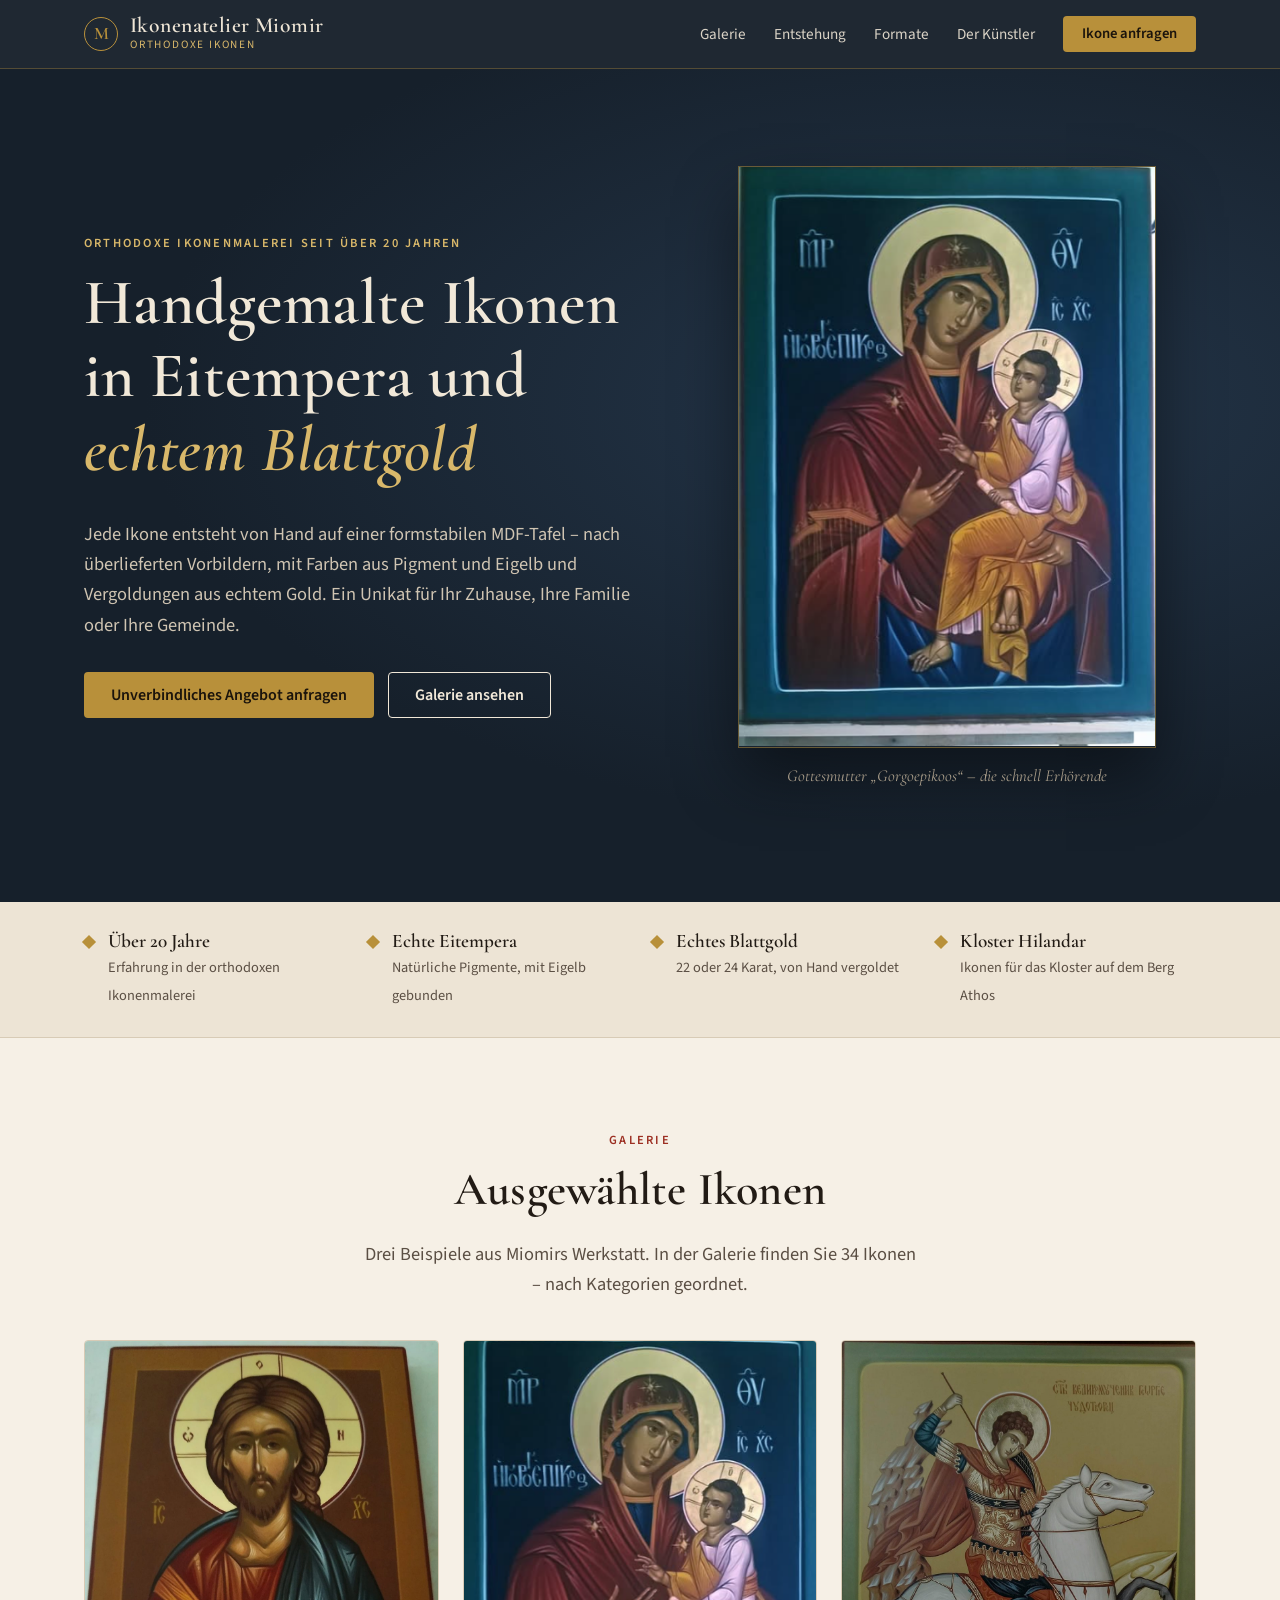
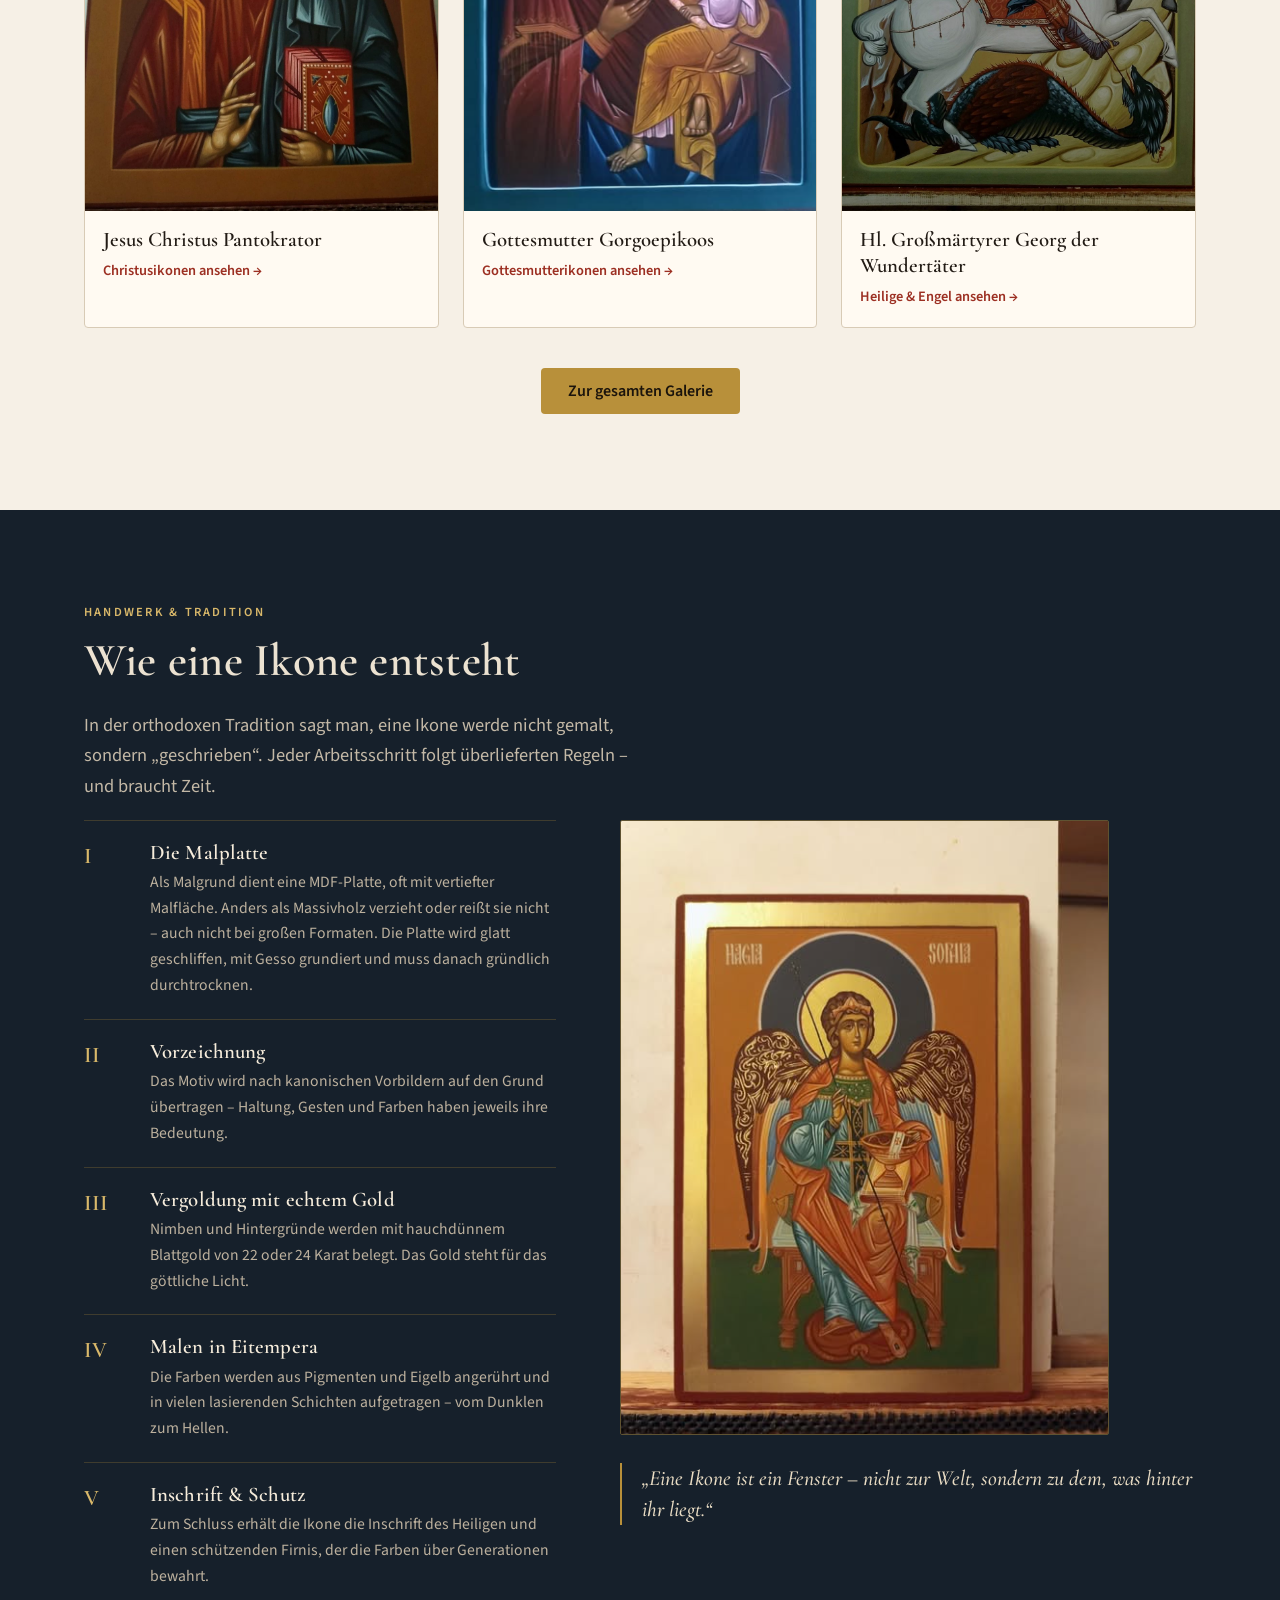
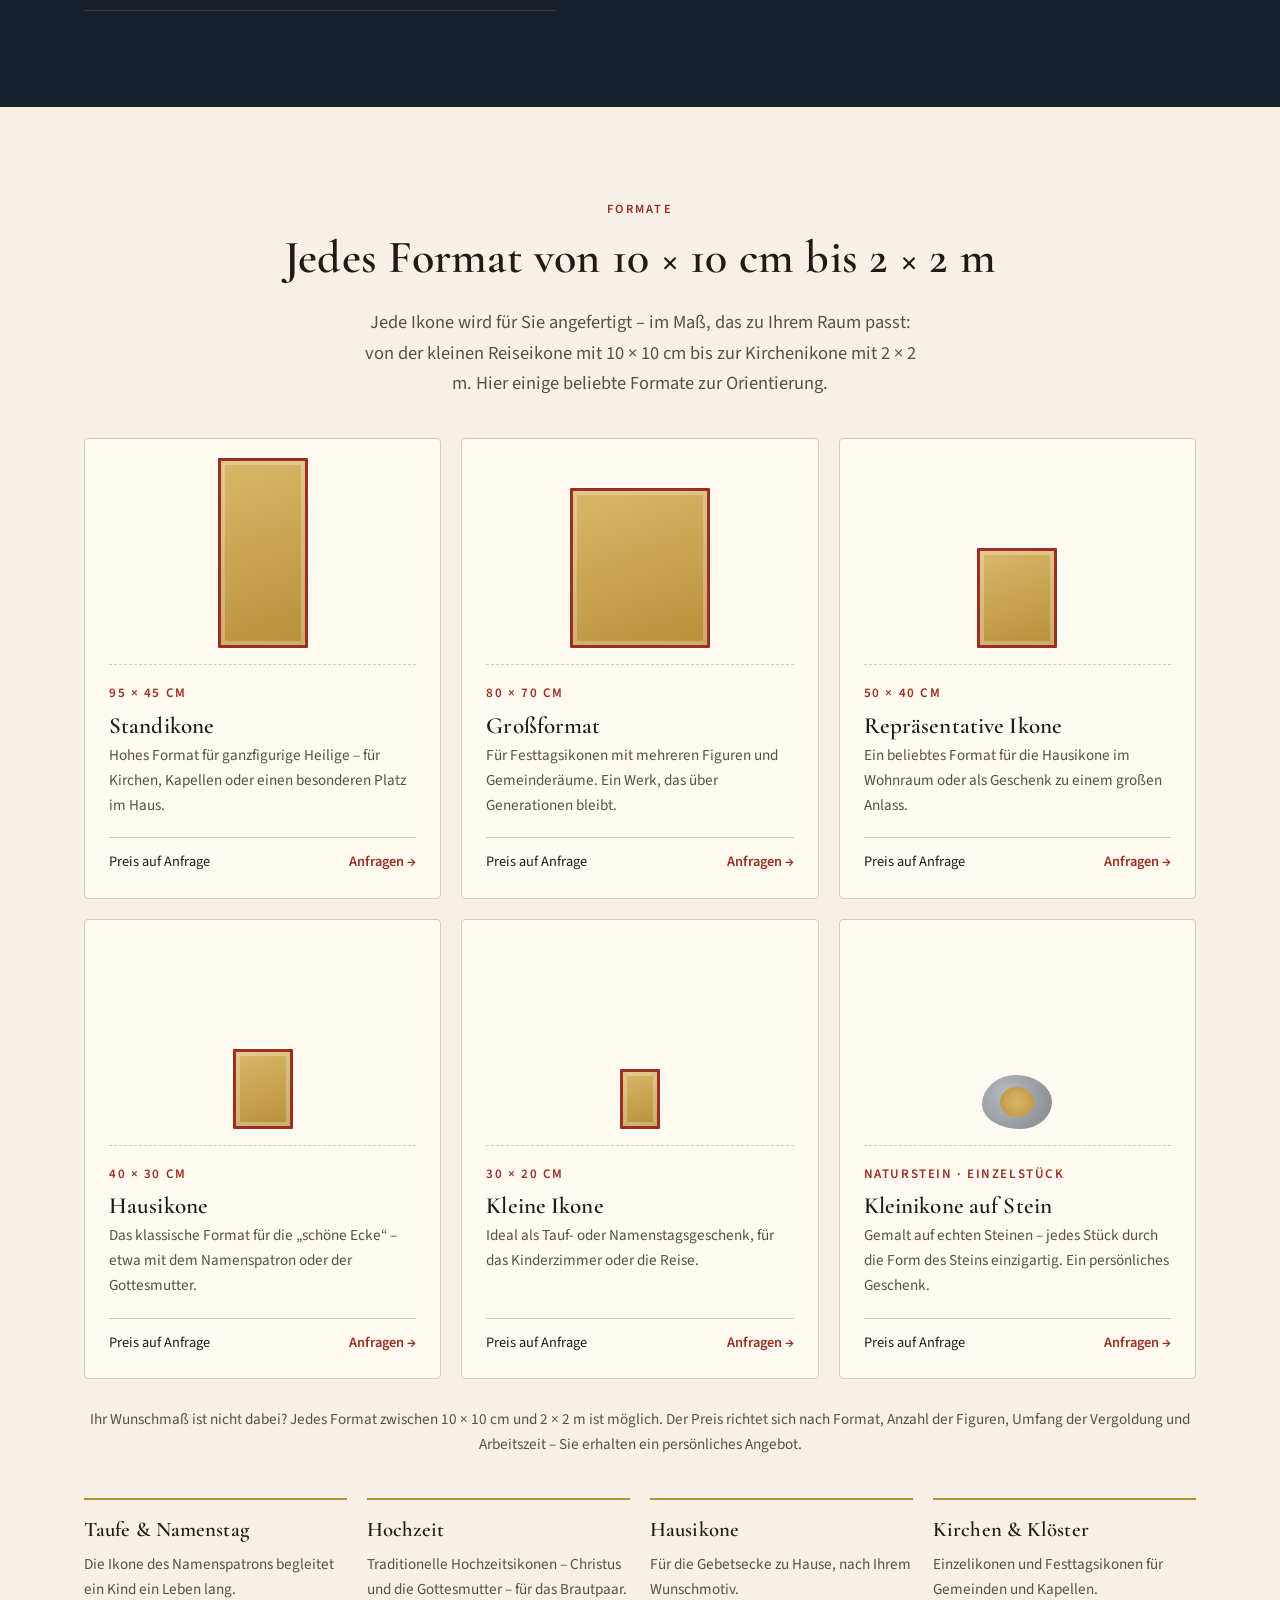
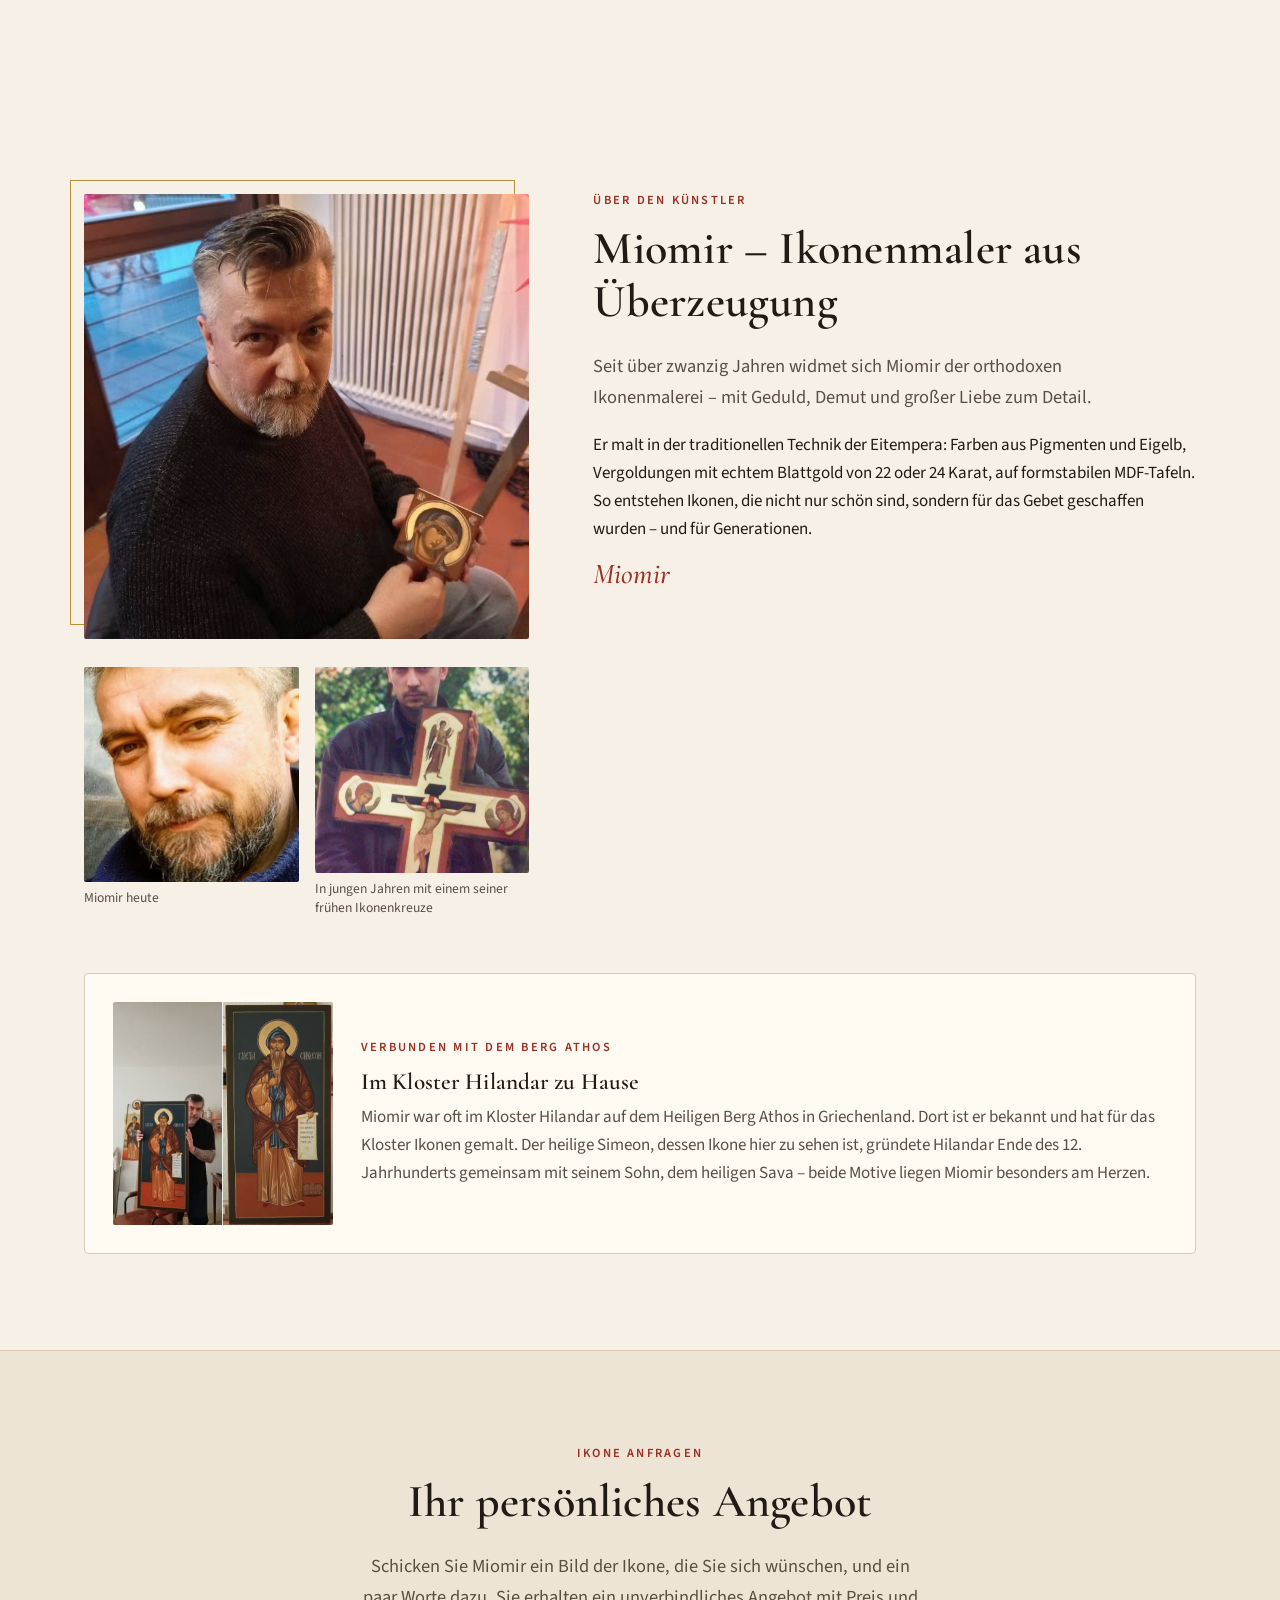
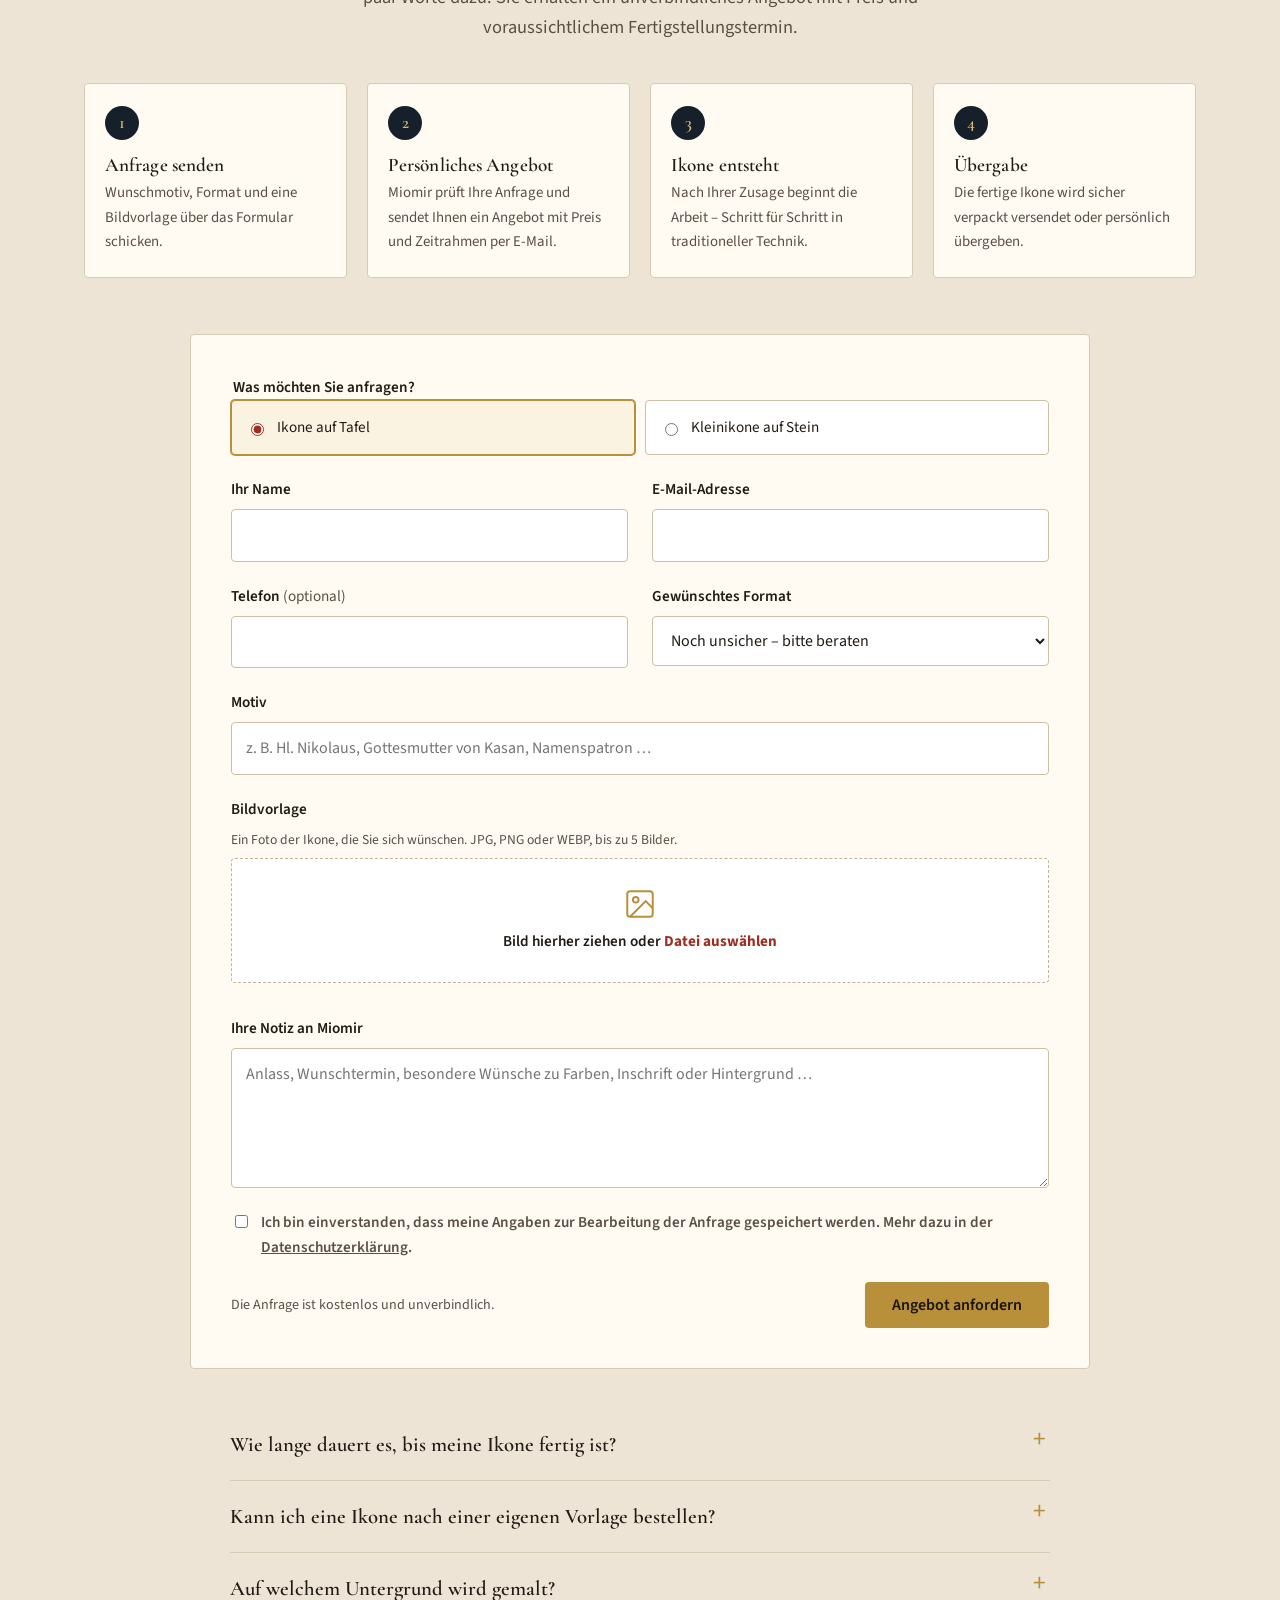
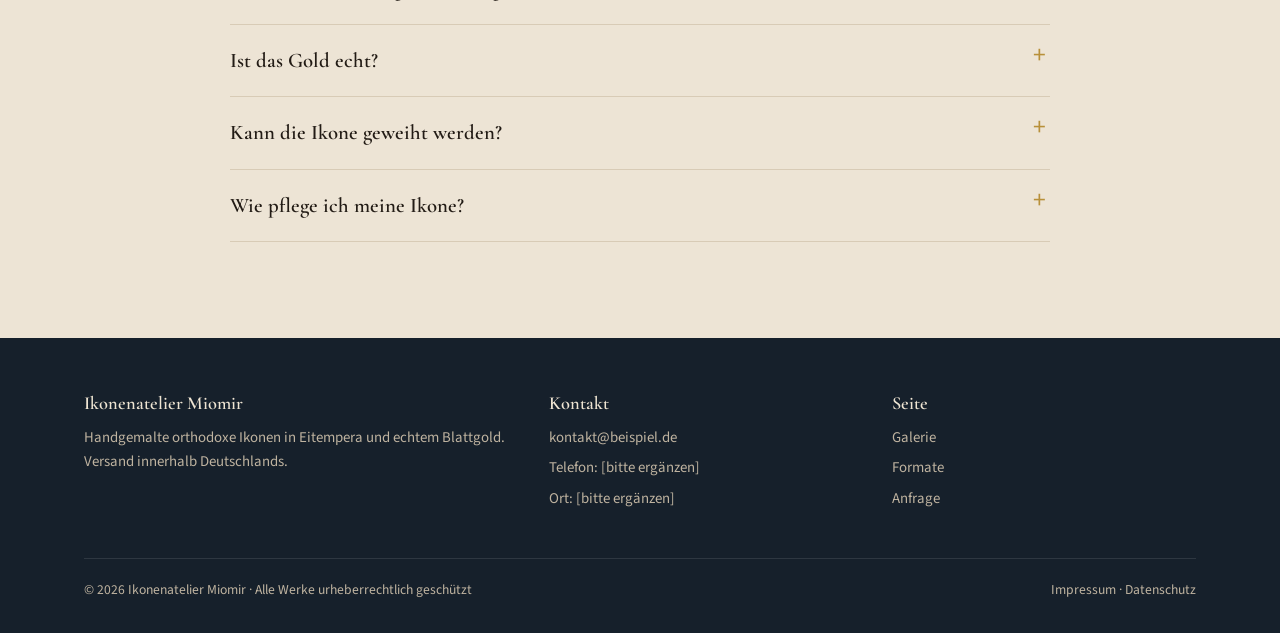
==== index.html @ dbe4221c "Galerie: sechs Ikonen ohne gute Fotos vorerst entfernt Co-Authored-By: Claude Opus 5.5 <noreply@anth" ====
<!doctype html>
<html lang="de">
<head>
<meta charset="utf-8">
<meta name="viewport" content="width=device-width, initial-scale=1">
<title>Ikonenatelier Miomir – Handgemalte orthodoxe Ikonen</title>
<meta name="description" content="Handgemalte orthodoxe Ikonen in Eitempera mit echtem Blattgold (22 oder 24 Karat). Ikonen nach Auftrag in jedem Format von 10 × 10 cm bis 2 × 2 m und Kleinikonen auf Stein von Ikonenmaler Miomir.">
<link rel="preconnect" href="https://fonts.googleapis.com">
<link rel="preconnect" href="https://fonts.gstatic.com" crossorigin>
<link href="https://fonts.googleapis.com/css2?family=Cormorant+Garamond:ital,wght@0,500;0,600;1,500&family=Source+Sans+3:wght@400;600&display=swap" rel="stylesheet">
<link rel="stylesheet" href="style.css">
</head>
<body>

<header class="top">
  <div class="wrap">
    <a class="brand" href="#start" aria-label="Ikonenatelier Miomir – zur Startseite">
      <span class="brand-mark" aria-hidden="true">М</span>
      <span class="brand-name">Ikonenatelier Miomir<small>Orthodoxe Ikonen</small></span>
    </a>
    <button class="menu-btn" aria-expanded="false" aria-controls="nav" aria-label="Menü öffnen">
      <svg width="20" height="20" viewBox="0 0 20 20" aria-hidden="true"><path d="M2 5h16M2 10h16M2 15h16" stroke="currentColor" stroke-width="1.6"/></svg>
    </button>
    <nav class="main" id="nav" aria-label="Hauptnavigation">
      <ul>
        <li><a href="galerie.html">Galerie</a></li>
        <li><a href="#entstehung">Entstehung</a></li>
        <li><a href="#formate">Formate</a></li>
        <li><a href="#kuenstler">Der Künstler</a></li>
        <li><a class="btn btn-gold" href="#anfrage">Ikone anfragen</a></li>
      </ul>
    </nav>
  </div>
</header>

<main id="start">

  <!-- HERO -->
  <section class="hero">
    <div class="wrap">
      <div>
        <span class="eyebrow">Orthodoxe Ikonenmalerei seit über 20 Jahren</span>
        <h1>Handgemalte Ikonen in Eitempera und <em>echtem Blattgold</em></h1>
        <p class="lead">Jede Ikone entsteht von Hand auf einer formstabilen MDF-Tafel – nach überlieferten Vorbildern, mit Farben aus Pigment und Eigelb und Vergoldungen aus echtem Gold. Ein Unikat für Ihr Zuhause, Ihre Familie oder Ihre Gemeinde.</p>
        <div class="hero-actions">
          <a class="btn btn-gold" href="#anfrage">Unverbindliches Angebot anfragen</a>
          <a class="btn btn-line" href="galerie.html">Galerie ansehen</a>
        </div>
      </div>
      <figure class="hero-figure">
        <div class="crop-g"><img src="bilder/gorgoepikoos.png" alt="Ikone der Gottesmutter Gorgoepikoos mit dem Christuskind, Eitempera und Blattgold auf MDF-Tafel" width="558" height="632"></div>
        <figcaption>Gottesmutter „Gorgoepikoos“ – die schnell Erhörende</figcaption>
      </figure>
    </div>
  </section>

  <!-- FACTS -->
  <div class="facts">
    <ul>
      <li><i class="dot" aria-hidden="true"></i><div><strong>Über 20 Jahre</strong><span>Erfahrung in der orthodoxen Ikonenmalerei</span></div></li>
      <li><i class="dot" aria-hidden="true"></i><div><strong>Echte Eitempera</strong><span>Natürliche Pigmente, mit Eigelb gebunden</span></div></li>
      <li><i class="dot" aria-hidden="true"></i><div><strong>Echtes Blattgold</strong><span>22 oder 24 Karat, von Hand vergoldet</span></div></li>
      <li><i class="dot" aria-hidden="true"></i><div><strong>Kloster Hilandar</strong><span>Ikonen für das Kloster auf dem Berg Athos</span></div></li>
    </ul>
  </div>

  <!-- GALERIE -->
  <!-- GALERIE (Vorschau) -->
  <section id="galerie">
    <div class="wrap">
      <div class="center">
        <span class="eyebrow">Galerie</span>
        <h2>Ausgewählte Ikonen</h2>
        <p class="lead">Drei Beispiele aus Miomirs Werkstatt. In der Galerie finden Sie 34 Ikonen – nach Kategorien geordnet.</p>
      </div>

      <div class="preview-grid">
        <a class="preview-card" href="galerie.html#christus">
          <div class="pc-img"><img src="bilder/christus-pantokrator.jpg" alt="Ikone Christus Pantokrator mit dem Evangelienbuch" loading="lazy"></div>
          <div class="pc-body"><b>Jesus Christus Pantokrator</b><span>Christusikonen ansehen →</span></div>
        </a>
        <a class="preview-card" href="galerie.html#gottesmutter">
          <div class="pc-img zoom"><img src="bilder/gorgoepikoos.png" alt="Ikone der Gottesmutter Gorgoepikoos mit dem Christuskind" loading="lazy"></div>
          <div class="pc-body"><b>Gottesmutter Gorgoepikoos</b><span>Gottesmutterikonen ansehen →</span></div>
        </a>
        <a class="preview-card" href="galerie.html#heilige">
          <div class="pc-img"><img src="bilder/hl-georg-wundertaeter.jpg" alt="Ikone des heiligen Großmärtyrers Georg des Wundertäters auf weißem Pferd mit dem Drachen" loading="lazy"></div>
          <div class="pc-body"><b>Hl. Großmärtyrer Georg der Wundertäter</b><span>Heilige &amp; Engel ansehen →</span></div>
        </a>
      </div>

      <div class="preview-cta">
        <a class="btn btn-gold" href="galerie.html">Zur gesamten Galerie</a>
      </div>
    </div>
  </section>

  <!-- ENTSTEHUNG -->
  <section class="technique" id="entstehung">
    <div class="wrap">
      <span class="eyebrow">Handwerk &amp; Tradition</span>
      <h2>Wie eine Ikone entsteht</h2>
      <p class="lead">In der orthodoxen Tradition sagt man, eine Ikone werde nicht gemalt, sondern „geschrieben“. Jeder Arbeitsschritt folgt überlieferten Regeln – und braucht Zeit.</p>
      <div class="tech-grid">
        <ol class="steps">
          <li><div><h3>Die Malplatte</h3><p>Als Malgrund dient eine MDF-Platte, oft mit vertiefter Malfläche. Anders als Massivholz verzieht oder reißt sie nicht – auch nicht bei großen Formaten. Die Platte wird glatt geschliffen, mit Gesso grundiert und muss danach gründlich durchtrocknen.</p></div></li>
          <li><div><h3>Vorzeichnung</h3><p>Das Motiv wird nach kanonischen Vorbildern auf den Grund übertragen – Haltung, Gesten und Farben haben jeweils ihre Bedeutung.</p></div></li>
          <li><div><h3>Vergoldung mit echtem Gold</h3><p>Nimben und Hintergründe werden mit hauchdünnem Blattgold von 22 oder 24 Karat belegt. Das Gold steht für das göttliche Licht.</p></div></li>
          <li><div><h3>Malen in Eitempera</h3><p>Die Farben werden aus Pigmenten und Eigelb angerührt und in vielen lasierenden Schichten aufgetragen – vom Dunklen zum Hellen.</p></div></li>
          <li><div><h3>Inschrift &amp; Schutz</h3><p>Zum Schluss erhält die Ikone die Inschrift des Heiligen und einen schützenden Firnis, der die Farben über Generationen bewahrt.</p></div></li>
        </ol>
        <div class="tech-side">
          <img src="bilder/hagia-sophia.png" alt="Detailansicht der Ikone der Heiligen Sophia mit vergoldetem Rahmen" loading="lazy">
          <blockquote>„Eine Ikone ist ein Fenster – nicht zur Welt, sondern zu dem, was hinter ihr liegt.“</blockquote>
        </div>
      </div>
    </div>
  </section>

  <!-- FORMATE -->
  <section id="formate">
    <div class="wrap">
      <div class="center">
        <span class="eyebrow">Formate</span>
        <h2>Jedes Format von 10 × 10 cm bis 2 × 2 m</h2>
        <p class="lead">Jede Ikone wird für Sie angefertigt – im Maß, das zu Ihrem Raum passt: von der kleinen Reiseikone mit 10 × 10 cm bis zur Kirchenikone mit 2 × 2 m. Hier einige beliebte Formate zur Orientierung.</p>
      </div>

      <div class="formats-grid">
        <article class="format">
          <div class="shape-box"><div class="shape" style="width:90px;height:190px"></div></div>
          <div class="size">95 × 45 cm</div>
          <h3>Standikone</h3>
          <p>Hohes Format für ganzfigurige Heilige – für Kirchen, Kapellen oder einen besonderen Platz im Haus.</p>
          <div class="price"><span>Preis auf Anfrage</span><a href="#anfrage" data-format="95 × 45 cm">Anfragen →</a></div>
        </article>
        <article class="format">
          <div class="shape-box"><div class="shape" style="width:140px;height:160px"></div></div>
          <div class="size">80 × 70 cm</div>
          <h3>Großformat</h3>
          <p>Für Festtagsikonen mit mehreren Figuren und Gemeinderäume. Ein Werk, das über Generationen bleibt.</p>
          <div class="price"><span>Preis auf Anfrage</span><a href="#anfrage" data-format="80 × 70 cm">Anfragen →</a></div>
        </article>
        <article class="format">
          <div class="shape-box"><div class="shape" style="width:80px;height:100px"></div></div>
          <div class="size">50 × 40 cm</div>
          <h3>Repräsentative Ikone</h3>
          <p>Ein beliebtes Format für die Hausikone im Wohnraum oder als Geschenk zu einem großen Anlass.</p>
          <div class="price"><span>Preis auf Anfrage</span><a href="#anfrage" data-format="50 × 40 cm">Anfragen →</a></div>
        </article>
        <article class="format">
          <div class="shape-box"><div class="shape" style="width:60px;height:80px"></div></div>
          <div class="size">40 × 30 cm</div>
          <h3>Hausikone</h3>
          <p>Das klassische Format für die „schöne Ecke“ – etwa mit dem Namenspatron oder der Gottesmutter.</p>
          <div class="price"><span>Preis auf Anfrage</span><a href="#anfrage" data-format="40 × 30 cm">Anfragen →</a></div>
        </article>
        <article class="format">
          <div class="shape-box"><div class="shape" style="width:40px;height:60px"></div></div>
          <div class="size">30 × 20 cm</div>
          <h3>Kleine Ikone</h3>
          <p>Ideal als Tauf- oder Namenstagsgeschenk, für das Kinderzimmer oder die Reise.</p>
          <div class="price"><span>Preis auf Anfrage</span><a href="#anfrage" data-format="30 × 20 cm">Anfragen →</a></div>
        </article>
        <article class="format">
          <div class="shape-box"><div class="stone"></div></div>
          <div class="size">Naturstein · Einzelstück</div>
          <h3>Kleinikone auf Stein</h3>
          <p>Gemalt auf echten Steinen – jedes Stück durch die Form des Steins einzigartig. Ein persönliches Geschenk.</p>
          <div class="price"><span>Preis auf Anfrage</span><a href="#anfrage" data-format="Kleinikone auf Stein">Anfragen →</a></div>
        </article>
      </div>
      <p class="formats-note">Ihr Wunschmaß ist nicht dabei? Jedes Format zwischen 10 × 10 cm und 2 × 2 m ist möglich. Der Preis richtet sich nach Format, Anzahl der Figuren, Umfang der Vergoldung und Arbeitszeit – Sie erhalten ein persönliches Angebot.</p>

      <div class="occasions">
        <div class="occasion"><h3>Taufe &amp; Namenstag</h3><p>Die Ikone des Namenspatrons begleitet ein Kind ein Leben lang.</p></div>
        <div class="occasion"><h3>Hochzeit</h3><p>Traditionelle Hochzeitsikonen – Christus und die Gottesmutter – für das Brautpaar.</p></div>
        <div class="occasion"><h3>Hausikone</h3><p>Für die Gebetsecke zu Hause, nach Ihrem Wunschmotiv.</p></div>
        <div class="occasion"><h3>Kirchen &amp; Klöster</h3><p>Einzelikonen und Festtagsikonen für Gemeinden und Kapellen.</p></div>
      </div>
    </div>
  </section>

  <!-- KÜNSTLER -->
  <section id="kuenstler">
    <div class="wrap">
      <div class="artist-grid">
        <div>
          <div class="artist-photo">
            <img src="bilder/miomir-werkstatt.jpg" alt="Miomir in seiner Werkstatt mit einer kleinen Ikone der Gottesmutter in den Händen" width="736" height="1000" loading="lazy">
          </div>
          <div class="artist-more">
            <figure><img src="bilder/miomir.webp" alt="Porträtfoto von Miomir" loading="lazy"><figcaption>Miomir heute</figcaption></figure>
            <figure><img src="bilder/miomir-frueh.jpg" alt="Miomir in jungen Jahren mit einem selbst gemalten Ikonenkreuz" width="206" height="206" loading="lazy"><figcaption>In jungen Jahren mit einem seiner frühen Ikonenkreuze</figcaption></figure>
          </div>
        </div>
        <div>
          <span class="eyebrow">Über den Künstler</span>
          <h2>Miomir – Ikonenmaler aus Überzeugung</h2>
          <p class="lead">Seit über zwanzig Jahren widmet sich Miomir der orthodoxen Ikonenmalerei – mit Geduld, Demut und großer Liebe zum Detail.</p>
          <p>Er malt in der traditionellen Technik der Eitempera: Farben aus Pigmenten und Eigelb, Vergoldungen mit echtem Blattgold von 22 oder 24 Karat, auf formstabilen MDF-Tafeln. So entstehen Ikonen, die nicht nur schön sind, sondern für das Gebet geschaffen wurden – und für Generationen.</p>
          <div class="signature">Miomir</div>
        </div>
      </div>

      <div class="hilandar">
        <img src="bilder/hl-simeon.png" alt="Miomir mit seiner Ikone des heiligen Simeon" loading="lazy">
        <div>
          <span class="eyebrow">Verbunden mit dem Berg Athos</span>
          <h3>Im Kloster Hilandar zu Hause</h3>
          <p>Miomir war oft im Kloster Hilandar auf dem Heiligen Berg Athos in Griechenland. Dort ist er bekannt und hat für das Kloster Ikonen gemalt. Der heilige Simeon, dessen Ikone hier zu sehen ist, gründete Hilandar Ende des 12. Jahrhunderts gemeinsam mit seinem Sohn, dem heiligen Sava – beide Motive liegen Miomir besonders am Herzen.</p>
        </div>
      </div>
    </div>
  </section>

  <!-- ANFRAGE -->
  <section class="request" id="anfrage">
    <div class="wrap">
      <div class="center">
        <span class="eyebrow">Ikone anfragen</span>
        <h2>Ihr persönliches Angebot</h2>
        <p class="lead">Schicken Sie Miomir ein Bild der Ikone, die Sie sich wünschen, und ein paar Worte dazu. Sie erhalten ein unverbindliches Angebot mit Preis und voraussichtlichem Fertigstellungstermin.</p>
      </div>

      <ol class="process">
        <li><h3>Anfrage senden</h3><p>Wunschmotiv, Format und eine Bildvorlage über das Formular schicken.</p></li>
        <li><h3>Persönliches Angebot</h3><p>Miomir prüft Ihre Anfrage und sendet Ihnen ein Angebot mit Preis und Zeitrahmen per E-Mail.</p></li>
        <li><h3>Ikone entsteht</h3><p>Nach Ihrer Zusage beginnt die Arbeit – Schritt für Schritt in traditioneller Technik.</p></li>
        <li><h3>Übergabe</h3><p>Die fertige Ikone wird sicher verpackt versendet oder persönlich übergeben.</p></li>
      </ol>

      <!--
        VERSAND DER ANFRAGEN:
        Standardmäßig gehen die Anfragen an anfrage.php (im selben Ordner). Das Skript schickt
        sie mit den Bildern per E-Mail an Miomir – dort oben die beiden Adressen eintragen.
        Ohne PHP-Hosting stattdessen im Skript unten FORM_ENDPOINT auf die Adresse eines
        Formulardienstes setzen (z. B. https://formspree.io/f/xxxxxxx).
      -->
      <form class="offer" id="offerForm" action="anfrage.php" method="post" enctype="multipart/form-data" novalidate>
        <!-- Spam-Schutz: für Menschen unsichtbar, Bots füllen es aus -->
        <div aria-hidden="true" style="position:absolute;left:-9999px;width:1px;height:1px;overflow:hidden">
          <label for="website">Bitte leer lassen</label>
          <input id="website" name="website" type="text" tabindex="-1" autocomplete="off">
        </div>
        <fieldset class="field full">
          <legend>Was möchten Sie anfragen?</legend>
          <div class="types">
            <label><input type="radio" name="art" value="Ikone auf MDF-Tafel" checked> Ikone auf Tafel</label>
            <label><input type="radio" name="art" value="Kleinikone auf Stein"> Kleinikone auf Stein</label>
          </div>
        </fieldset>

        <div class="field">
          <label for="name">Ihr Name</label>
          <input id="name" name="name" type="text" autocomplete="name" required>
          <span class="error">Bitte geben Sie Ihren Namen an.</span>
        </div>
        <div class="field">
          <label for="email">E-Mail-Adresse</label>
          <input id="email" name="email" type="email" autocomplete="email" required>
          <span class="error">Bitte geben Sie eine gültige E-Mail-Adresse an – dorthin kommt Ihr Angebot.</span>
        </div>
        <div class="field">
          <label for="tel">Telefon <span style="font-weight:400;color:var(--ink-soft)">(optional)</span></label>
          <input id="tel" name="telefon" type="tel" autocomplete="tel">
        </div>
        <div class="field" id="formatField">
          <label for="format">Gewünschtes Format</label>
          <select id="format" name="format">
            <option value="">Noch unsicher – bitte beraten</option>
            <option>95 × 45 cm</option>
            <option>80 × 70 cm</option>
            <option>50 × 40 cm</option>
            <option>40 × 30 cm</option>
            <option>30 × 20 cm</option>
            <option>Kleinikone auf Stein</option>
            <option>Eigenes Format (10 × 10 cm bis 2 × 2 m – Maße bitte in der Notiz)</option>
          </select>
        </div>
        <div class="field full">
          <label for="motiv">Motiv</label>
          <input id="motiv" name="motiv" type="text" placeholder="z. B. Hl. Nikolaus, Gottesmutter von Kasan, Namenspatron …">
        </div>

        <div class="field full">
          <span style="font-weight:600;font-size:.95rem" id="uploadLabel">Bildvorlage</span>
          <p class="hint">Ein Foto der Ikone, die Sie sich wünschen. JPG, PNG oder WEBP, bis zu 5 Bilder.</p>
          <label class="dropzone" id="dropzone" aria-labelledby="uploadLabel">
            <input id="bilder" name="bilder" type="file" accept="image/*" multiple>
            <svg width="34" height="34" viewBox="0 0 24 24" fill="none" stroke="currentColor" stroke-width="1.4" aria-hidden="true" style="color:var(--gold);margin:0 auto 8px;display:block"><rect x="3" y="3" width="18" height="18" rx="2"/><circle cx="9" cy="9" r="2"/><path d="m21 15-5-5L5 21"/></svg>
            Bild hierher ziehen oder <strong>Datei auswählen</strong>
          </label>
          <div class="previews" id="previews"></div>
        </div>

        <div class="field full">
          <label for="notiz">Ihre Notiz an Miomir</label>
          <textarea id="notiz" name="notiz" placeholder="Anlass, Wunschtermin, besondere Wünsche zu Farben, Inschrift oder Hintergrund …"></textarea>
        </div>

        <div class="field full" id="consentField">
          <label class="consent"><input type="checkbox" id="consent" name="datenschutz" required> <span>Ich bin einverstanden, dass meine Angaben zur Bearbeitung der Anfrage gespeichert werden. Mehr dazu in der <a href="#">Datenschutzerklärung</a>.</span></label>
          <span class="error">Bitte bestätigen Sie die Datenschutzhinweise.</span>
        </div>

        <div class="form-error" id="formError" role="alert"></div>

        <div class="form-actions">
          <p>Die Anfrage ist kostenlos und unverbindlich.</p>
          <button class="btn btn-gold" type="submit" id="submitBtn">Angebot anfordern</button>
        </div>
      </form>

      <div class="thanks" id="thanks" role="status" tabindex="-1">
        <div class="ornament" style="justify-content:center">✦</div>
        <h2>Vielen Dank für Ihre Anfrage</h2>
        <p class="lead" style="margin:0 auto">Miomir sieht sich Ihre Vorlage an und schickt Ihnen ein persönliches Angebot mit Preis und Zeitrahmen an <strong id="thanksMail"></strong>.</p>
      </div>

      <div class="faq">
        <details><summary>Wie lange dauert es, bis meine Ikone fertig ist?</summary><p>Das hängt von Format, Motiv und Vergoldung ab. Eine Ikone entsteht in vielen Schichten, die jeweils trocknen müssen. Den voraussichtlichen Fertigstellungstermin nennt Miomir Ihnen im Angebot.</p></details>
        <details><summary>Kann ich eine Ikone nach einer eigenen Vorlage bestellen?</summary><p>Ja. Schicken Sie einfach ein Foto der gewünschten Ikone mit. Miomir malt sie in seiner Handschrift und in traditioneller Technik – kein Druck, keine Kopie, sondern ein Original.</p></details>
        <details><summary>Auf welchem Untergrund wird gemalt?</summary><p>Auf geschliffenen MDF-Platten, grundiert mit Gesso. Sie sind formstabil, verziehen sich nicht und reißen nicht – so bleibt die Malschicht auch bei großen Ikonen dauerhaft erhalten. Kleinikonen malt Miomir auch auf echten Natursteinen.</p></details>
        <details><summary>Ist das Gold echt?</summary><p>Ja. Für Nimben, Hintergründe und Ornamente verwendet Miomir echtes Blattgold mit 22 oder 24 Karat – kein Schlagmetall und keine Goldfarbe.</p></details>
        <details><summary>Kann die Ikone geweiht werden?</summary><p>Viele Kunden lassen ihre Ikone in ihrer Kirche segnen. Sprechen Sie Ihren Wunsch gern in der Anfrage an.</p></details>
        <details><summary>Wie pflege ich meine Ikone?</summary><p>Hängen Sie die Ikone nicht in direktes Sonnenlicht und nicht über die Heizung. Staub nur mit einem weichen, trockenen Pinsel oder Tuch entfernen.</p></details>
      </div>
    </div>
  </section>
</main>

<footer>
  <div class="wrap">
    <div class="foot-grid">
      <div>
        <h4>Ikonenatelier Miomir</h4>
        <p>Handgemalte orthodoxe Ikonen in Eitempera und echtem Blattgold. Versand innerhalb Deutschlands.</p>
      </div>
      <div>
        <h4>Kontakt</h4>
        <ul>
          <li><a href="mailto:kontakt@beispiel.de">kontakt@beispiel.de</a></li>
          <li>Telefon: [bitte ergänzen]</li>
          <li>Ort: [bitte ergänzen]</li>
        </ul>
      </div>
      <div>
        <h4>Seite</h4>
        <ul>
          <li><a href="galerie.html">Galerie</a></li>
          <li><a href="#formate">Formate</a></li>
          <li><a href="#anfrage">Anfrage</a></li>
        </ul>
      </div>
    </div>
    <div class="foot-bottom">
      <span>© <span id="year"></span> Ikonenatelier Miomir · Alle Werke urheberrechtlich geschützt</span>
      <span><a href="#">Impressum</a> · <a href="#">Datenschutz</a></span>
    </div>
  </div>
</footer>

<script>
  // ── Versand-Einstellungen ──────────────────────────────────────────────
  // Wohin die Anfrage geschickt wird. 'anfrage.php' = eigenes PHP-Skript beim Webhoster.
  // Ohne PHP: Adresse eines Formulardienstes eintragen, z. B. 'https://formspree.io/f/xxxxxxx'.
  const FORM_ENDPOINT = 'anfrage.php';
  // Wird die Seite direkt als Datei geöffnet (Doppelklick) oder als Vorschau auf GitHub Pages
  // gezeigt, gibt es kein PHP – dann zeigt das Formular nur die Bestätigung an, ohne etwas zu verschicken.
  const DEMO_MODE = location.protocol === 'file:' || location.hostname.endsWith('github.io');
  // Fotos werden vor dem Senden verkleinert (längste Seite in Pixeln), damit auch
  // große Handyfotos zuverlässig ankommen.
  const MAX_BILD_PIXEL = 2000;

  document.getElementById('year').textContent = new Date().getFullYear();

  // Mobile Menü
  const menuBtn = document.querySelector('.menu-btn');
  const nav = document.getElementById('nav');
  menuBtn.addEventListener('click', () => {
    const open = nav.classList.toggle('open');
    menuBtn.setAttribute('aria-expanded', open);
  });
  nav.querySelectorAll('a').forEach(a => a.addEventListener('click', () => {
    nav.classList.remove('open'); menuBtn.setAttribute('aria-expanded', false);
  }));

  // Galerie-Filter
  // Vorbelegung aus den Format-Karten
  const formatSel = document.getElementById('format');
  document.querySelectorAll('[data-format]').forEach(a => a.addEventListener('click', () => {
    formatSel.value = a.dataset.format;
    document.querySelector(`input[name=art][value="${a.dataset.format === 'Kleinikone auf Stein' ? 'Kleinikone auf Stein' : 'Ikone auf MDF-Tafel'}"]`).checked = true;
  }));

  // Bild-Upload mit Vorschau
  const input = document.getElementById('bilder'), drop = document.getElementById('dropzone'), previews = document.getElementById('previews');
  let files = [];
  function render(){
    previews.innerHTML = '';
    files.forEach((f, i) => {
      const fig = document.createElement('figure');
      const img = document.createElement('img'); img.src = URL.createObjectURL(f); img.alt = 'Vorschau ' + f.name;
      const cap = document.createElement('figcaption'); cap.textContent = f.name;
      const rm = document.createElement('button'); rm.type = 'button'; rm.textContent = '×'; rm.setAttribute('aria-label', f.name + ' entfernen');
      rm.onclick = () => { files.splice(i, 1); render(); };
      fig.append(img, cap, rm); previews.append(fig);
    });
  }
  function addFiles(list){
    [...list].filter(f => f.type.startsWith('image/')).forEach(f => { if (files.length < 5) files.push(f); });
    render();
  }
  input.addEventListener('change', () => { addFiles(input.files); input.value = ''; });
  ['dragenter','dragover'].forEach(ev => drop.addEventListener(ev, e => { e.preventDefault(); drop.classList.add('drag'); }));
  ['dragleave','drop'].forEach(ev => drop.addEventListener(ev, e => { e.preventDefault(); drop.classList.remove('drag'); }));
  drop.addEventListener('drop', e => addFiles(e.dataTransfer.files));

  // Validierung (beim Verlassen eines Feldes und beim Absenden)
  const form = document.getElementById('offerForm');
  const checks = {
    name: el => el.value.trim().length > 1,
    email: el => /^[^\s@]+@[^\s@]+\.[^\s@]+$/.test(el.value.trim()),
    consent: el => el.checked
  };
  function validate(id){
    const el = document.getElementById(id), ok = checks[id](el);
    el.closest('.field').classList.toggle('invalid', !ok);
    el.setAttribute('aria-invalid', !ok);
    return ok;
  }
  Object.keys(checks).forEach(id => {
    const el = document.getElementById(id);
    el.addEventListener('blur', () => validate(id));
    el.addEventListener('input', () => { if (el.closest('.field').classList.contains('invalid')) validate(id); });
    el.addEventListener('change', () => validate(id));
  });

  // Großes Foto verkleinern und als JPEG neu speichern; bei Problemen das Original senden
  async function verkleinern(file){
    try {
      const bmp = await createImageBitmap(file);
      const scale = Math.min(1, MAX_BILD_PIXEL / Math.max(bmp.width, bmp.height));
      if (scale === 1 && file.size < 1.5 * 1024 * 1024) return file;
      const c = document.createElement('canvas');
      c.width = Math.round(bmp.width * scale); c.height = Math.round(bmp.height * scale);
      const ctx = c.getContext('2d');
      ctx.fillStyle = '#fff'; ctx.fillRect(0, 0, c.width, c.height);
      ctx.drawImage(bmp, 0, 0, c.width, c.height);
      const blob = await new Promise(r => c.toBlob(r, 'image/jpeg', 0.86));
      if (!blob) return file;
      return new File([blob], file.name.replace(/\.[^.]+$/, '') + '.jpg', { type: 'image/jpeg' });
    } catch { return file; }
  }

  const errorBox = document.getElementById('formError');
  const submitBtn = document.getElementById('submitBtn');
  function zeigeFehler(text){
    errorBox.textContent = text; errorBox.classList.add('show');
    errorBox.scrollIntoView({ block: 'center', behavior: 'smooth' });
  }

  form.addEventListener('submit', async e => {
    e.preventDefault();
    errorBox.classList.remove('show');
    const results = Object.keys(checks).map(validate);
    if (results.includes(false)) { form.querySelector('.invalid input').focus(); return; }

    if (!DEMO_MODE) {
      const label = submitBtn.innerHTML;
      submitBtn.disabled = true;
      submitBtn.innerHTML = '<span class="spinner" aria-hidden="true"></span> Wird gesendet …';
      try {
        const data = new FormData(form);
        data.delete('bilder');
        const bilder = await Promise.all(files.map(verkleinern));
        bilder.forEach(f => data.append('bilder[]', f, f.name));
        const res = await fetch(FORM_ENDPOINT, { method: 'POST', body: data, headers: { 'Accept': 'application/json' } });
        let json = {};
        try { json = await res.json(); } catch {}
        if (!res.ok || json.ok === false) {
          throw new Error(json.nachricht || 'Ihre Anfrage konnte gerade nicht gesendet werden. Bitte versuchen Sie es in einigen Minuten erneut oder schreiben Sie uns direkt eine E-Mail.');
        }
      } catch (err) {
        const offline = err instanceof TypeError;
        zeigeFehler(offline ? 'Keine Verbindung zum Server. Bitte prüfen Sie Ihre Internetverbindung und senden Sie die Anfrage noch einmal – Ihre Eingaben bleiben erhalten.' : err.message);
        submitBtn.disabled = false; submitBtn.innerHTML = label;
        return;
      }
    }
    document.getElementById('thanksMail').textContent = document.getElementById('email').value.trim();
    form.style.display = 'none';
    const t = document.getElementById('thanks'); t.classList.add('show'); t.focus();
  });
</script>
</body>
</html>
---- style.css ----
:root{
  --ink:#221b15;          /* Text, dunkles Nussbraun */
  --ink-soft:#5b4f44;
  --paper:#f6f0e6;        /* Kreidegrund / Levkas */
  --paper-2:#ede4d5;
  --night:#16202b;        /* Nachtblau der Ikonenhintergründe */
  --night-2:#1f2c39;
  --gold:#b8903a;         /* Blattgold */
  --gold-light:#d9b86a;
  --cinnabar:#9c2f22;     /* Zinnoberrot */
  --line:#d8cbb6;
  --radius:4px;
  --serif:"Cormorant Garamond", Georgia, "Times New Roman", serif;
  --sans:"Source Sans 3", "Segoe UI", system-ui, sans-serif;
  --max:1160px;
}
*{box-sizing:border-box}
html{scroll-behavior:smooth}
@media (prefers-reduced-motion:reduce){html{scroll-behavior:auto}*{transition:none!important}}
body{margin:0;background:var(--paper);color:var(--ink);font:17px/1.65 var(--sans);-webkit-font-smoothing:antialiased}
img{max-width:100%;display:block}
a{color:inherit}
h1,h2,h3{font-family:var(--serif);font-weight:600;line-height:1.15;margin:0 0 .5em;letter-spacing:.005em}
h1{font-size:clamp(2.4rem,5.2vw,4rem)}
h2{font-size:clamp(2rem,3.6vw,2.9rem)}
h3{font-size:1.45rem}
p{margin:0 0 1em}
.wrap{max-width:var(--max);margin:0 auto;padding:0 24px}
@media (max-width:600px){.wrap{padding:0 16px}}
section{padding:96px 0;scroll-margin-top:68px}
@media (max-width:700px){section{padding:64px 0}}
.eyebrow{font:600 .78rem/1 var(--sans);letter-spacing:.18em;text-transform:uppercase;color:var(--cinnabar);margin-bottom:16px;display:block}
.lead{font-size:1.15rem;color:var(--ink-soft);max-width:62ch}
.ornament{display:flex;align-items:center;gap:14px;color:var(--gold);margin:0 0 20px}
.ornament::before,.ornament::after{content:"";height:1px;width:48px;background:currentColor;opacity:.7}
.center{text-align:center}
.center .lead{margin-left:auto;margin-right:auto}
.center .ornament{justify-content:center}

/* Buttons */
.btn{display:inline-flex;align-items:center;gap:10px;padding:14px 26px;border-radius:var(--radius);font:600 1rem/1 var(--sans);text-decoration:none;border:1px solid transparent;cursor:pointer;transition:background .2s,color .2s,border-color .2s}
.btn-gold{background:var(--gold);color:#1b140c}
.btn-gold:hover{background:var(--gold-light)}
.btn-line{border-color:currentColor;color:inherit;background:transparent}
.btn-line:hover{background:rgba(255,255,255,.08)}
:focus-visible{outline:2px solid var(--gold);outline-offset:3px}

/* Header */
header.top{position:sticky;top:0;z-index:50;background:rgba(22,32,43,.96);backdrop-filter:saturate(1.2) blur(6px);color:#efe6d6;border-bottom:1px solid rgba(184,144,58,.35)}
.top .wrap{display:flex;align-items:center;justify-content:space-between;height:68px}
.brand{display:flex;align-items:center;gap:12px;text-decoration:none}
.brand-mark{width:34px;height:34px;border:1px solid var(--gold);border-radius:50%;display:grid;place-items:center;color:var(--gold);font:600 1.1rem/1 var(--serif)}
.brand-name{font:600 1.35rem/1 var(--serif);letter-spacing:.02em}
.brand-name small{display:block;font:400 .7rem/1.4 var(--sans);letter-spacing:.16em;text-transform:uppercase;color:var(--gold-light)}
nav.main ul{list-style:none;margin:0;padding:0;display:flex;gap:28px;align-items:center}
nav.main a{text-decoration:none;font-size:.95rem;opacity:.9}
nav.main a:hover{opacity:1;color:var(--gold-light)}
nav.main .btn{padding:10px 18px;font-size:.92rem;opacity:1}
.menu-btn{display:none;background:none;border:1px solid rgba(255,255,255,.3);color:inherit;width:44px;height:44px;border-radius:var(--radius);cursor:pointer}
@media (max-width:900px){
  .menu-btn{display:grid;place-items:center}
  nav.main{position:absolute;top:68px;left:0;right:0;background:var(--night);border-bottom:1px solid rgba(184,144,58,.35);display:none}
  nav.main.open{display:block}
  nav.main ul{flex-direction:column;align-items:stretch;gap:0;padding:8px 16px 20px}
  nav.main li a{display:block;padding:14px 4px;border-bottom:1px solid rgba(255,255,255,.08)}
  nav.main .btn{margin-top:14px;justify-content:center;padding:14px}
}

/* Hero */
.hero{background:radial-gradient(ellipse at 75% 40%,#24364a 0%,var(--night) 60%);color:#f1e8d8;padding:80px 0 96px;overflow:hidden}
.hero .wrap{display:grid;grid-template-columns:1.05fr .95fr;gap:64px;align-items:center}
.hero .eyebrow{color:var(--gold-light)}
.hero h1 em{font-style:italic;color:var(--gold-light)}
.hero .lead{color:#cfc4b2}
.hero-actions{display:flex;flex-wrap:wrap;gap:14px;margin-top:32px}
.hero-figure{position:relative;justify-self:center;max-width:440px}
.hero-figure img{border-radius:2px;box-shadow:0 30px 60px rgba(0,0,0,.45);border:1px solid rgba(184,144,58,.5)}
/* schneidet die grauen Ränder des Originalfotos ab */
.crop-g{overflow:hidden;aspect-ratio:454/632}
.crop-g img{width:122.9%!important;max-width:none;margin-left:-11.9%;height:auto}
.hero-figure .crop-g{box-shadow:0 30px 60px rgba(0,0,0,.45);border:1px solid rgba(184,144,58,.5)}
.hero-figure .crop-g img{border:0;box-shadow:none}
.hero-figure figcaption{margin-top:14px;font-size:.88rem;color:#a99d8a;text-align:center;font-style:italic;font-family:var(--serif);font-size:1.05rem}
@media (max-width:900px){.hero .wrap{grid-template-columns:1fr;gap:48px}.hero{padding:56px 0 72px}}

/* Trust strip */
.facts{background:var(--paper-2);border-bottom:1px solid var(--line);padding:0}
.facts ul{list-style:none;margin:0 auto;padding:28px 24px;display:grid;grid-template-columns:repeat(4,1fr);gap:24px;max-width:var(--max)}
.facts li{display:flex;gap:14px;align-items:flex-start}
.facts strong{display:block;font:600 1.2rem/1.2 var(--serif)}
.facts span{font-size:.9rem;color:var(--ink-soft)}
.facts .dot{flex:none;width:10px;height:10px;margin-top:7px;background:var(--gold);transform:rotate(45deg)}
@media (max-width:900px){.facts ul{grid-template-columns:1fr 1fr}}
@media (max-width:520px){.facts ul{grid-template-columns:1fr;padding:24px 16px}}

/* Gallery */
.filters{display:flex;flex-wrap:wrap;gap:10px;justify-content:center;margin:32px 0 40px}
.filters button{font:600 .9rem/1 var(--sans);padding:10px 18px;border:1px solid var(--line);background:#fffaf2;border-radius:999px;cursor:pointer;color:var(--ink-soft)}
.filters button[aria-pressed="true"]{background:var(--ink);color:var(--paper);border-color:var(--ink)}
.gallery{columns:3 280px;column-gap:24px}
.work{break-inside:avoid;margin:0 0 24px;background:#fffaf2;border:1px solid var(--line);border-radius:var(--radius);overflow:hidden;cursor:zoom-in;transition:box-shadow .25s,transform .25s}
.work:hover{box-shadow:0 14px 30px rgba(60,40,20,.14);transform:translateY(-2px)}
.work button{all:unset;display:block;cursor:zoom-in;width:100%}
.work img{width:100%;height:auto}
.work figcaption{padding:14px 18px 16px}
.work figcaption b{display:block;font:600 1.2rem/1.25 var(--serif)}
.work figcaption span{font-size:.86rem;color:var(--ink-soft)}
.work.hidden{display:none}
.more-works{margin-top:56px;border-top:1px solid var(--line);padding-top:40px}
.more-works.alone{margin-top:0;border-top:0;padding-top:0}
.more-works h3{font-size:1.7rem;text-align:center;margin-bottom:.2em}
.more-note{text-align:center;color:var(--ink-soft);margin:0 auto 28px;max-width:60ch}
.tiles{display:grid;grid-template-columns:repeat(auto-fill,minmax(150px,1fr));gap:16px}
.work.tile{margin:0}
.work.tile img{aspect-ratio:1/1;object-fit:cover}
.work.tile figcaption{padding:10px 12px 12px}
.work.tile figcaption b{font-size:1.02rem}
.work.tile figcaption span{display:block;font-size:.8rem;line-height:1.35}
@media (max-width:520px){.tiles{grid-template-columns:repeat(2,1fr);gap:12px}}

/* Lightbox */
.lightbox{position:fixed;inset:0;background:rgba(12,14,18,.92);display:none;align-items:center;justify-content:center;z-index:100;padding:24px}
.lightbox.open{display:flex}
.lightbox figure{margin:0;max-width:min(900px,100%);text-align:center;color:#eee2cf}
.lightbox img{max-height:80vh;margin:0 auto;border:1px solid rgba(184,144,58,.4)}
.lightbox figcaption{margin-top:14px;font:500 1.25rem/1.3 var(--serif)}
.lightbox .close{position:absolute;top:16px;right:16px;width:48px;height:48px;border-radius:50%;border:1px solid rgba(255,255,255,.3);background:none;color:#fff;font-size:1.6rem;cursor:pointer}

/* Technique */
.technique{background:var(--night);color:#ece2d1}
.technique .eyebrow{color:var(--gold-light)}
.technique .lead{color:#c3b8a6}
.tech-grid{display:grid;grid-template-columns:.9fr 1.1fr;gap:64px;align-items:start;margin-top:16px}
.steps{list-style:none;margin:0;padding:0;counter-reset:s}
.steps li{counter-increment:s;display:grid;grid-template-columns:48px 1fr;gap:18px;padding:20px 0;border-top:1px solid rgba(184,144,58,.25)}
.steps li:last-child{border-bottom:1px solid rgba(184,144,58,.25)}
.steps li::before{content:counter(s,upper-roman);font:600 1.4rem/1 var(--serif);color:var(--gold-light);padding-top:4px}
.steps h3{font-size:1.3rem;margin-bottom:.25em;color:#f6ecdb}
.steps p{margin:0;color:#bdb19e;font-size:.98rem}
.tech-side img{border:1px solid rgba(184,144,58,.45);border-radius:2px}
.tech-side blockquote{margin:28px 0 0;padding:0 0 0 20px;border-left:2px solid var(--gold);font:italic 500 1.35rem/1.45 var(--serif);color:#e9dcc4}
@media (max-width:900px){.tech-grid{grid-template-columns:1fr;gap:40px}}

/* Formats */
.formats-grid{display:grid;grid-template-columns:repeat(3,1fr);gap:20px;margin-top:40px}
.format{background:#fffaf2;border:1px solid var(--line);border-radius:var(--radius);padding:26px 24px 24px;display:flex;flex-direction:column}
.format .shape-box{height:200px;display:flex;align-items:flex-end;justify-content:center;margin-bottom:22px;border-bottom:1px dashed var(--line);padding-bottom:16px}
.format .shape{background:linear-gradient(160deg,var(--gold-light),var(--gold));border:3px solid var(--cinnabar);border-radius:1px;box-shadow:inset 0 0 0 4px rgba(255,255,255,.25)}
.format .stone{width:70px;height:54px;border-radius:48% 52% 45% 55% / 55% 50% 50% 45%;background:radial-gradient(circle at 35% 35%,#b9bcc0,#7f858c);position:relative}
.format .stone::after{content:"";position:absolute;inset:12px 18px;border-radius:50%;background:radial-gradient(circle,var(--gold-light),var(--gold))}
.format h3{margin-bottom:.15em}
.format .size{font:600 .82rem/1 var(--sans);letter-spacing:.12em;text-transform:uppercase;color:var(--cinnabar);margin-bottom:12px}
.format p{font-size:.95rem;color:var(--ink-soft);flex:1}
.format .price{font-size:.9rem;border-top:1px solid var(--line);padding-top:12px;margin-top:4px;display:flex;justify-content:space-between;align-items:center}
.format .price a{font-weight:600;color:var(--cinnabar);text-decoration:none}
.format .price a:hover{text-decoration:underline}
.formats-note{margin-top:28px;font-size:.95rem;color:var(--ink-soft);text-align:center}
@media (max-width:900px){.formats-grid{grid-template-columns:1fr 1fr}}
@media (max-width:560px){.formats-grid{grid-template-columns:1fr}}

/* Occasions */
.occasions{display:grid;grid-template-columns:repeat(4,1fr);gap:20px;margin-top:40px}
.occasion{border-top:2px solid var(--gold);padding-top:18px}
.occasion h3{font-size:1.3rem}
.occasion p{font-size:.95rem;color:var(--ink-soft);margin:0}
@media (max-width:900px){.occasions{grid-template-columns:1fr 1fr}}
@media (max-width:520px){.occasions{grid-template-columns:1fr}}


/* Artist */
.artist-grid{display:grid;grid-template-columns:.85fr 1.15fr;gap:64px;align-items:center}
.artist-photo{position:relative}
.artist-photo img{border-radius:2px;filter:saturate(.92)}
.artist-photo::before{content:"";position:absolute;inset:-14px 14px 14px -14px;border:1px solid var(--gold);z-index:-1}
.artist-photo{isolation:isolate}
.artist-photo img{width:100%;height:auto;aspect-ratio:1/1;object-fit:cover;object-position:center 70%}
.artist-grid{align-items:start}
.artist-more{display:grid;grid-template-columns:1fr 1fr;gap:16px;margin-top:28px}
.artist-more figure{margin:0}
.artist-more img{width:100%;aspect-ratio:1/1;object-fit:cover;border-radius:2px}
.artist-more figcaption{font-size:.85rem;color:var(--ink-soft);margin-top:6px;line-height:1.4}
.signature{font:italic 500 1.8rem/1 var(--serif);color:var(--cinnabar);margin-top:8px}
.hilandar{display:grid;grid-template-columns:auto 1fr;gap:28px;align-items:center;margin-top:56px;padding:28px;background:#fffaf2;border:1px solid var(--line);border-radius:var(--radius)}
.hilandar img{width:220px;border-radius:2px}
.hilandar h3{margin-bottom:.3em}
.hilandar p{margin:0;color:var(--ink-soft)}
@media (max-width:900px){.artist-grid{grid-template-columns:1fr;gap:48px}.artist-photo{max-width:460px}}
@media (max-width:640px){.hilandar{grid-template-columns:1fr}.hilandar img{width:100%}}

/* Process + form */
.request{background:var(--paper-2);border-top:1px solid var(--line)}
.process{list-style:none;padding:0;margin:40px 0 56px;display:grid;grid-template-columns:repeat(4,1fr);gap:20px;counter-reset:p}
.process li{counter-increment:p;background:#fffaf2;border:1px solid var(--line);border-radius:var(--radius);padding:22px 20px}
.process li::before{content:counter(p);display:grid;place-items:center;width:34px;height:34px;border-radius:50%;background:var(--night);color:var(--gold-light);font:600 1.1rem/1 var(--serif);margin-bottom:14px}
.process h3{font-size:1.2rem;margin-bottom:.3em}
.process p{font-size:.93rem;color:var(--ink-soft);margin:0}
@media (max-width:900px){.process{grid-template-columns:1fr 1fr}}
@media (max-width:520px){.process{grid-template-columns:1fr}}

form.offer{background:#fffaf2;border:1px solid var(--line);border-radius:var(--radius);padding:40px;display:grid;grid-template-columns:1fr 1fr;gap:22px 24px;max-width:900px;margin:0 auto}
@media (max-width:700px){form.offer{grid-template-columns:1fr;padding:24px 18px}}
.field{display:flex;flex-direction:column;gap:7px}
.field.full{grid-column:1/-1}
.field label,.field legend{font-weight:600;font-size:.95rem}
.field .hint{font-size:.85rem;color:var(--ink-soft);margin:0}
.field input[type=text],.field input[type=email],.field input[type=tel],.field select,.field textarea{font:inherit;font-size:1rem;padding:12px 14px;border:1px solid #cdbfa8;border-radius:var(--radius);background:#fff;color:var(--ink);width:100%}
.field textarea{min-height:140px;resize:vertical}
.field input:focus,.field select:focus,.field textarea:focus{outline:none;border-color:var(--gold);box-shadow:0 0 0 3px rgba(184,144,58,.25)}
.field .error{color:var(--cinnabar);font-size:.85rem;display:none}
.field.invalid input,.field.invalid select{border-color:var(--cinnabar)}
.field.invalid .error{display:block}
fieldset.field{border:0;padding:0;margin:0}
.types{display:grid;grid-template-columns:repeat(2,1fr);gap:10px}
.types label{display:flex;gap:10px;align-items:center;padding:14px;border:1px solid #cdbfa8;border-radius:var(--radius);background:#fff;cursor:pointer;font-weight:400}
.types label:has(input:checked){border-color:var(--gold);background:#fbf3e2;box-shadow:0 0 0 1px var(--gold)}
.types input{accent-color:var(--cinnabar)}
@media (max-width:560px){.types{grid-template-columns:1fr}}
.dropzone{border:1.5px dashed #c3b296;border-radius:var(--radius);background:#fff;padding:28px;text-align:center;cursor:pointer;transition:background .2s,border-color .2s}
.dropzone.drag{background:#fbf3e2;border-color:var(--gold)}
.dropzone strong{color:var(--cinnabar)}
.dropzone input{position:absolute;width:1px;height:1px;opacity:0}
.previews{display:flex;flex-wrap:wrap;gap:12px;margin-top:4px}
.previews figure{margin:0;position:relative;width:96px}
.previews img{width:96px;height:96px;object-fit:cover;border-radius:var(--radius);border:1px solid var(--line)}
.previews figcaption{font-size:.72rem;color:var(--ink-soft);white-space:nowrap;overflow:hidden;text-overflow:ellipsis}
.previews button{position:absolute;top:-8px;right:-8px;width:26px;height:26px;border-radius:50%;border:0;background:var(--ink);color:#fff;cursor:pointer;font-size:.9rem;line-height:1}
.consent{display:flex;gap:10px;align-items:flex-start;font-size:.92rem;color:var(--ink-soft)}
.consent input{margin-top:5px;accent-color:var(--cinnabar)}
.form-actions{grid-column:1/-1;display:flex;flex-wrap:wrap;gap:16px;align-items:center;justify-content:space-between}
.form-actions p{margin:0;font-size:.88rem;color:var(--ink-soft)}
form.offer{position:relative}
.form-error{grid-column:1/-1;display:none;padding:14px 16px;border:1px solid var(--cinnabar);border-left-width:4px;background:#fbeeea;color:#6e1f15;border-radius:var(--radius);font-size:.95rem}
.form-error.show{display:block}
.btn[disabled]{opacity:.7;cursor:progress}
.spinner{width:16px;height:16px;border:2px solid rgba(27,20,12,.3);border-top-color:#1b140c;border-radius:50%;animation:spin .8s linear infinite}
@keyframes spin{to{transform:rotate(360deg)}}
.thanks{display:none;max-width:900px;margin:0 auto;text-align:center;background:#fffaf2;border:1px solid var(--gold);border-radius:var(--radius);padding:48px 28px}
.thanks.show{display:block}

/* FAQ */
.faq{max-width:820px;margin:40px auto 0}
.faq details{border-bottom:1px solid var(--line);padding:4px 0}
.faq summary{cursor:pointer;list-style:none;font:600 1.3rem/1.3 var(--serif);padding:18px 36px 18px 0;position:relative}
.faq summary::-webkit-details-marker{display:none}
.faq summary::after{content:"+";position:absolute;right:4px;top:14px;font:400 1.6rem/1 var(--sans);color:var(--gold)}
.faq details[open] summary::after{content:"–"}
.faq details p{color:var(--ink-soft);margin:0 0 20px}

/* Footer */
footer{background:var(--night);color:#bfb3a0;padding:56px 0 32px;font-size:.93rem}
.foot-grid{display:grid;grid-template-columns:1.4fr 1fr 1fr;gap:40px}
footer h4{font:600 1.15rem/1 var(--serif);color:#efe5d3;margin:0 0 14px}
footer ul{list-style:none;margin:0;padding:0}
footer li{margin:6px 0}
footer a{text-decoration:none}
footer a:hover{color:var(--gold-light)}
.foot-bottom{border-top:1px solid rgba(255,255,255,.1);margin-top:40px;padding-top:20px;display:flex;flex-wrap:wrap;justify-content:space-between;gap:12px;font-size:.85rem}
@media (max-width:760px){.foot-grid{grid-template-columns:1fr}}

/* Startseite: Galerie-Vorschau */
.preview-grid{display:grid;grid-template-columns:repeat(3,1fr);gap:24px;margin-top:40px}
.preview-card{display:block;text-decoration:none;background:#fffaf2;border:1px solid var(--line);border-radius:var(--radius);overflow:hidden;transition:box-shadow .25s,transform .25s}
.preview-card:hover{box-shadow:0 14px 30px rgba(60,40,20,.14);transform:translateY(-2px)}
.preview-card .pc-img{aspect-ratio:3/4;overflow:hidden;background:#e9e0d1}
.preview-card img{width:100%;height:100%;object-fit:cover}
.preview-card .pc-img.zoom img{transform:scale(1.12)}
.preview-card .pc-body{padding:16px 18px 18px}
.preview-card b{display:block;font:600 1.3rem/1.25 var(--serif)}
.preview-card span{display:block;margin-top:6px;font-size:.9rem;font-weight:600;color:var(--cinnabar)}
.preview-cta{text-align:center;margin-top:40px}
@media (max-width:760px){.preview-grid{grid-template-columns:1fr;max-width:420px;margin-left:auto;margin-right:auto}}

/* Galerie-Seite */
.page-head{background:radial-gradient(ellipse at 75% 40%,#24364a 0%,var(--night) 60%);color:#f1e8d8;padding:72px 0 64px;text-align:center}
.page-head .eyebrow{color:var(--gold-light)}
.page-head .lead{color:#cfc4b2;margin:0 auto}
.gallery-page{padding-top:48px}
.gallery-page .filters{margin-top:0}
.cta-band{background:var(--paper-2);border-top:1px solid var(--line);text-align:center;padding:64px 0}
.cta-band .lead{margin:0 auto 24px}
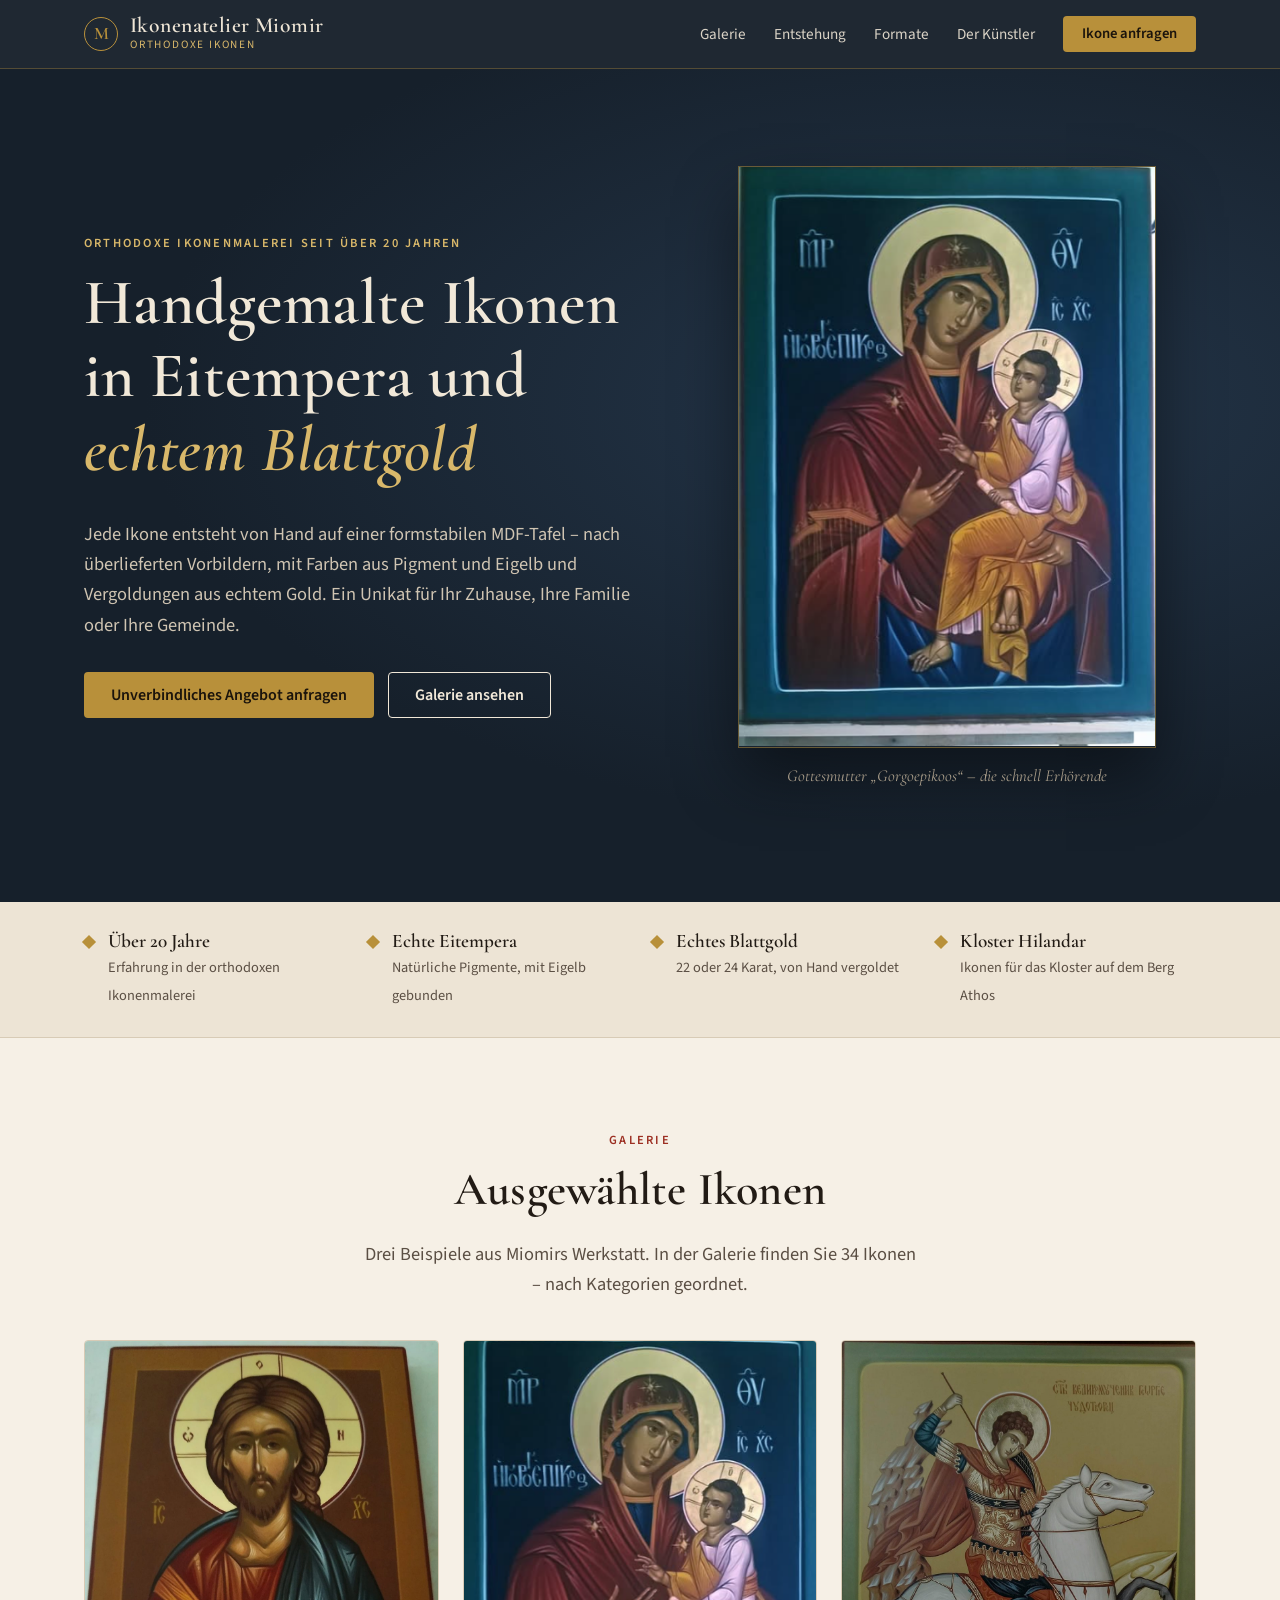
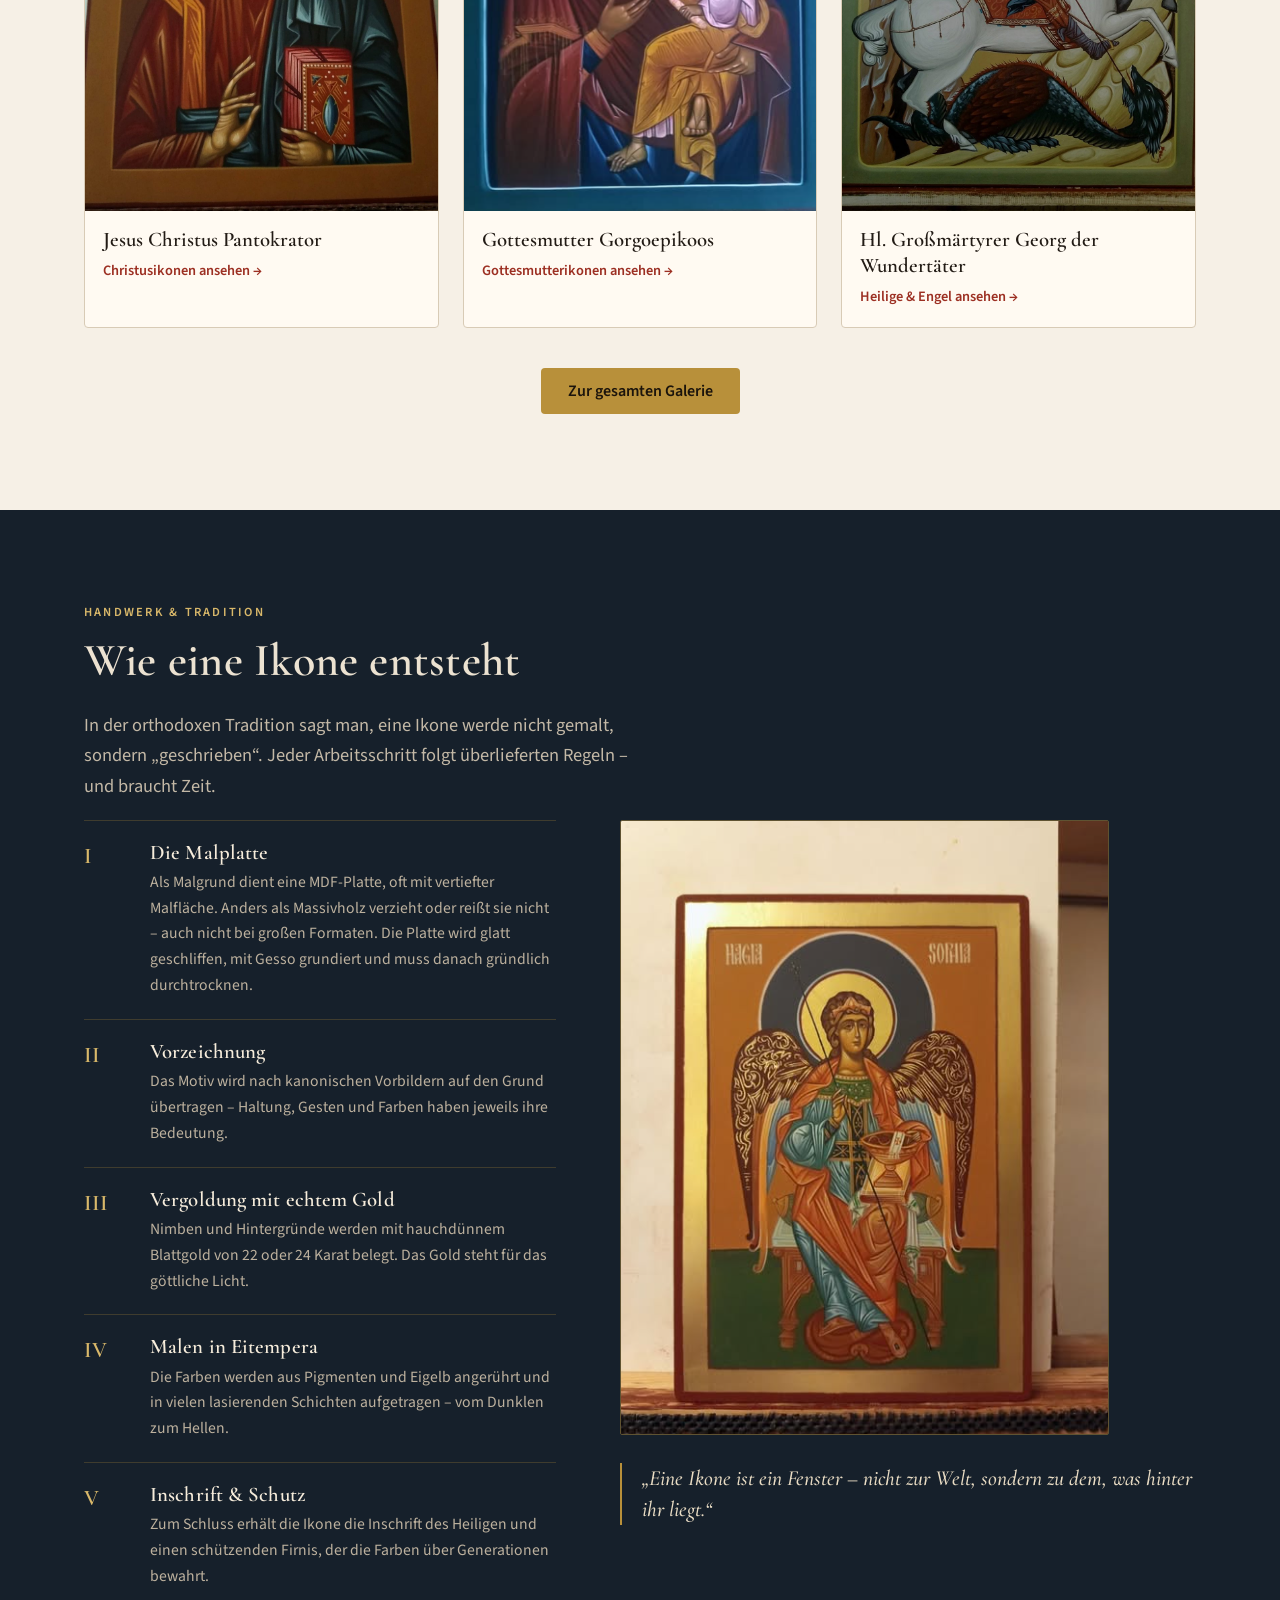
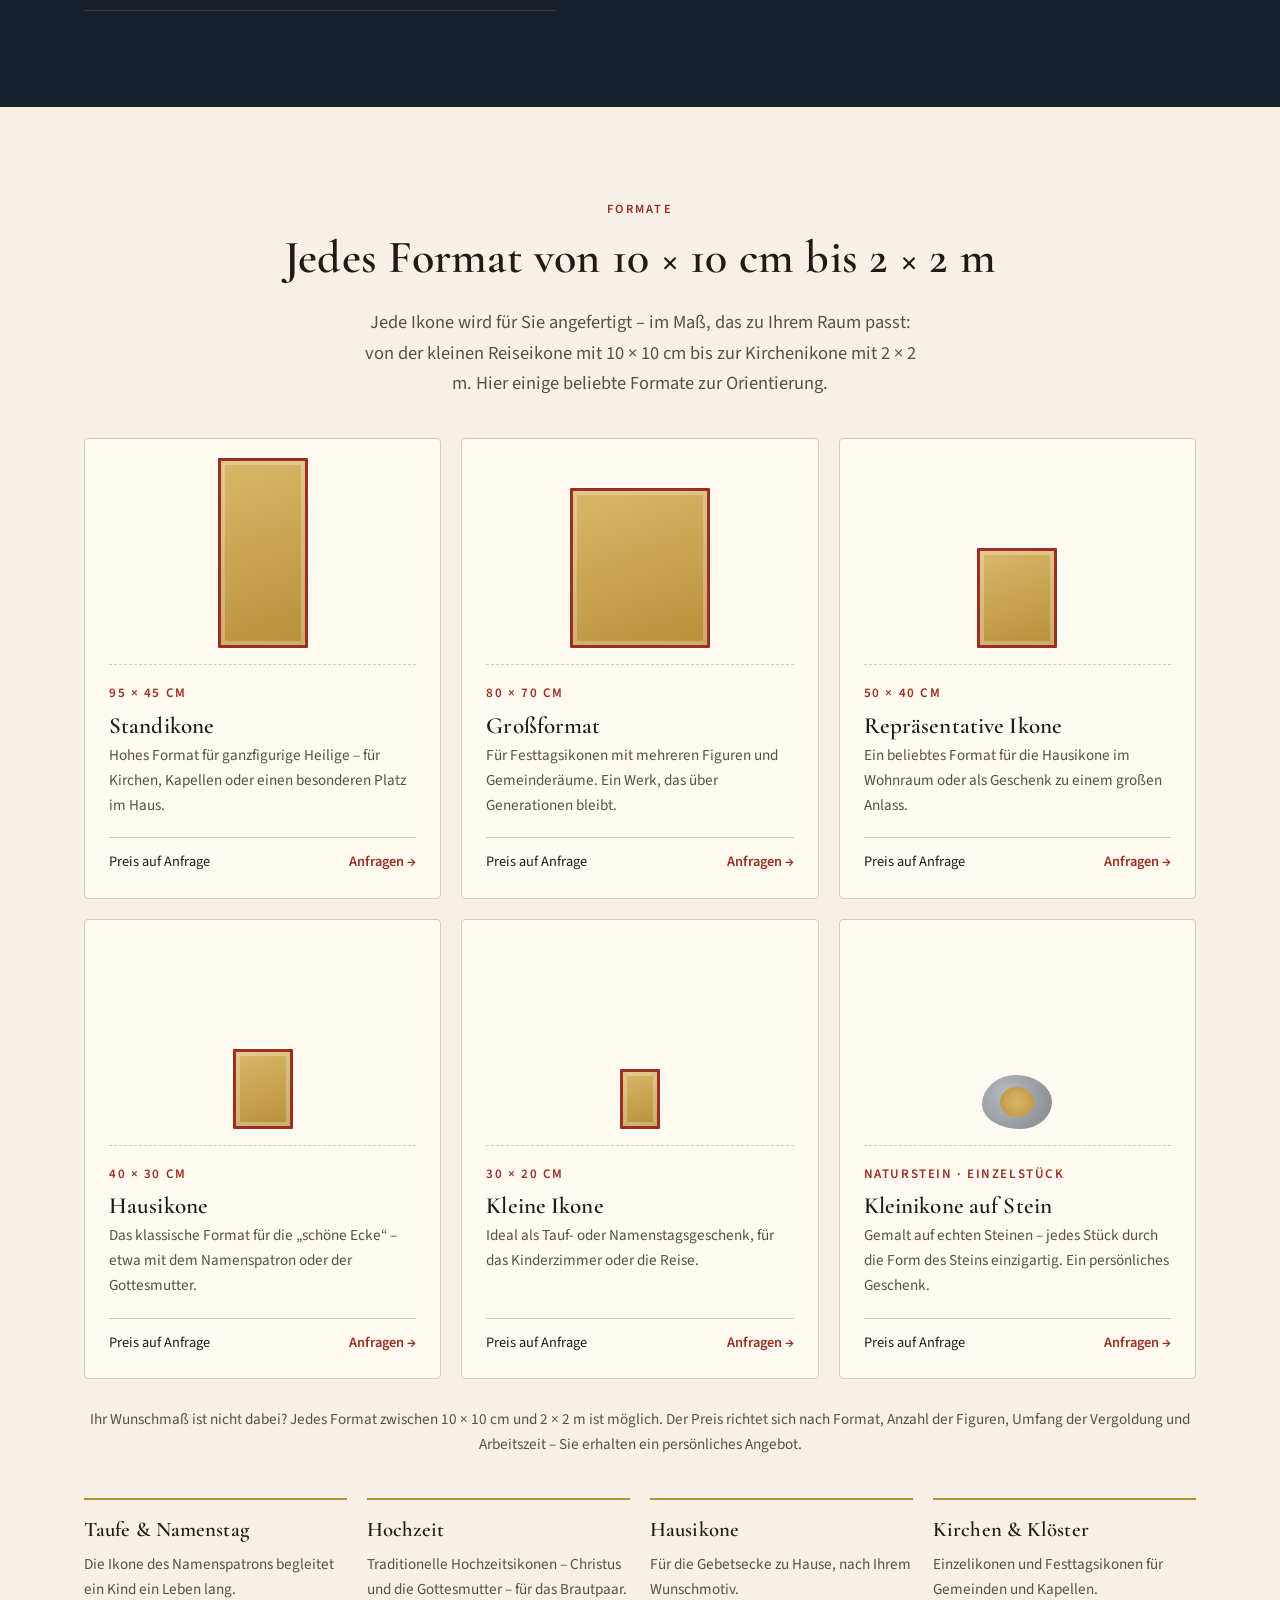
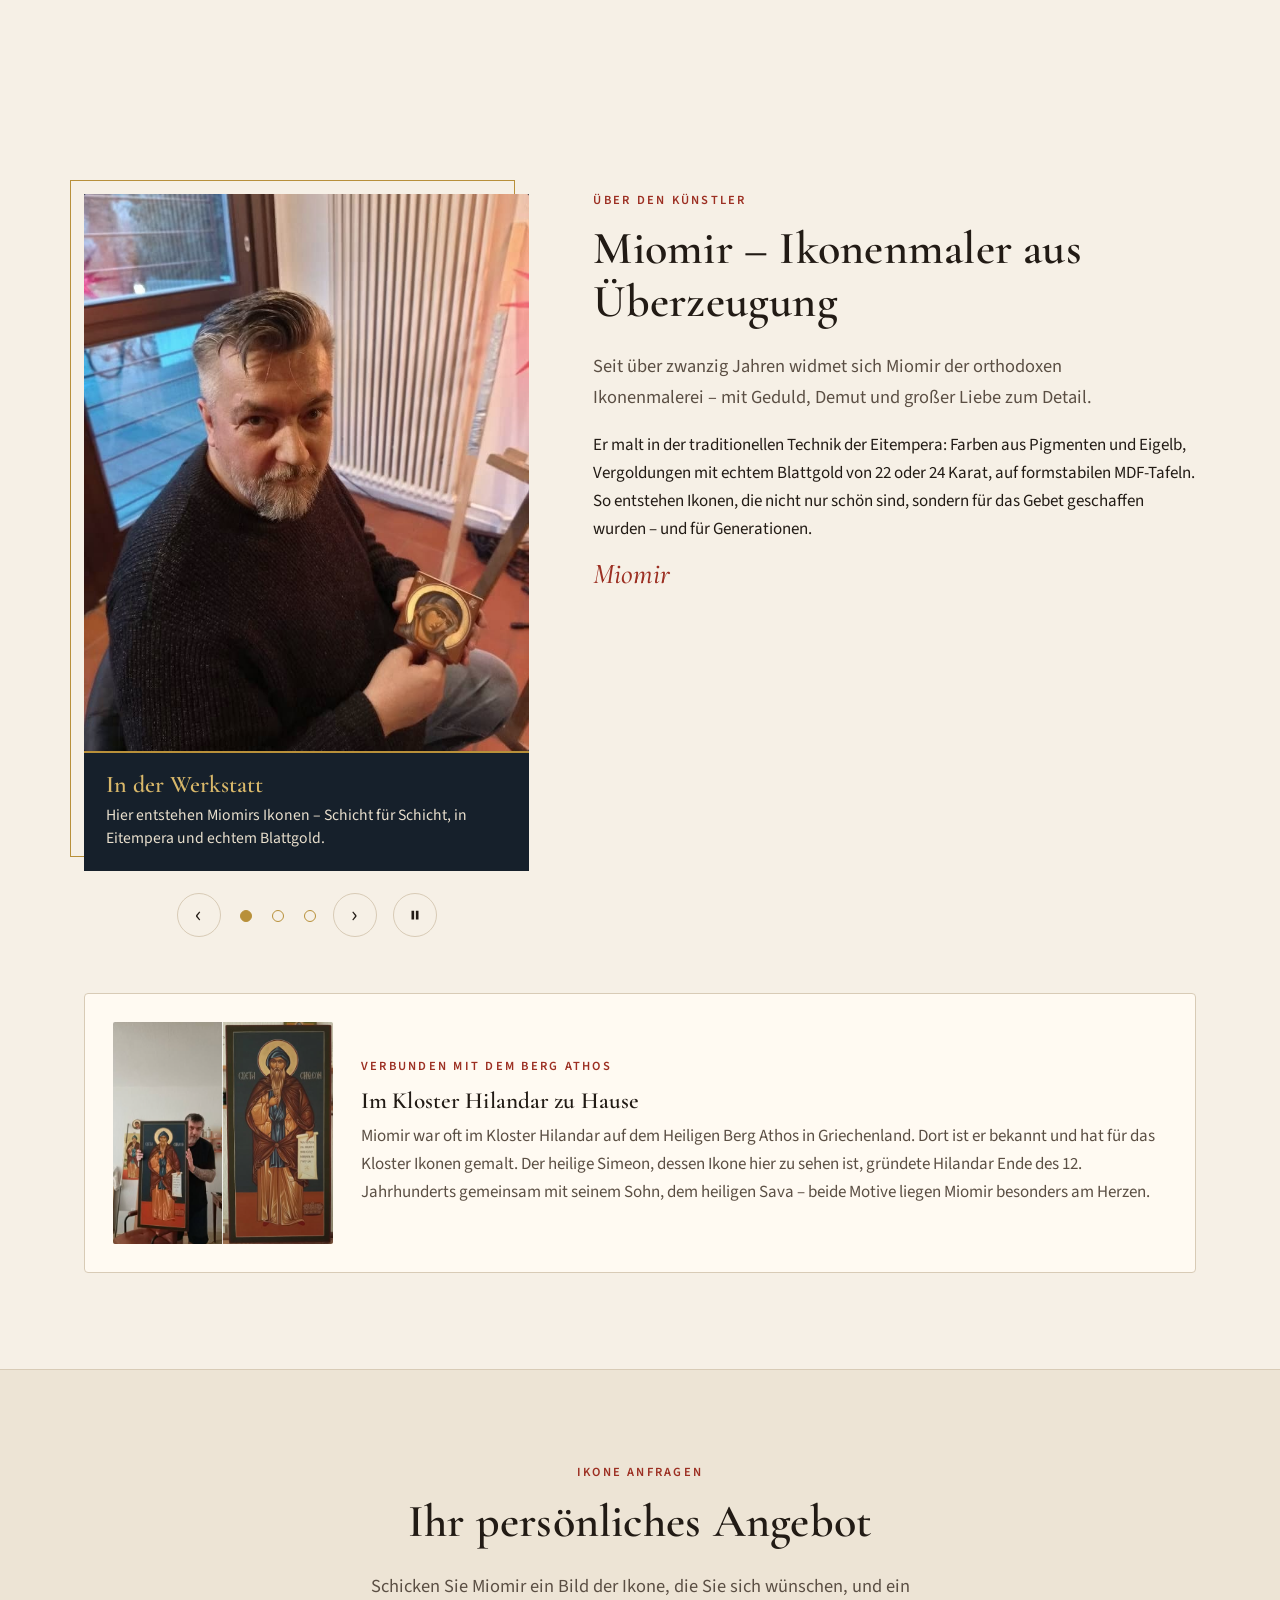
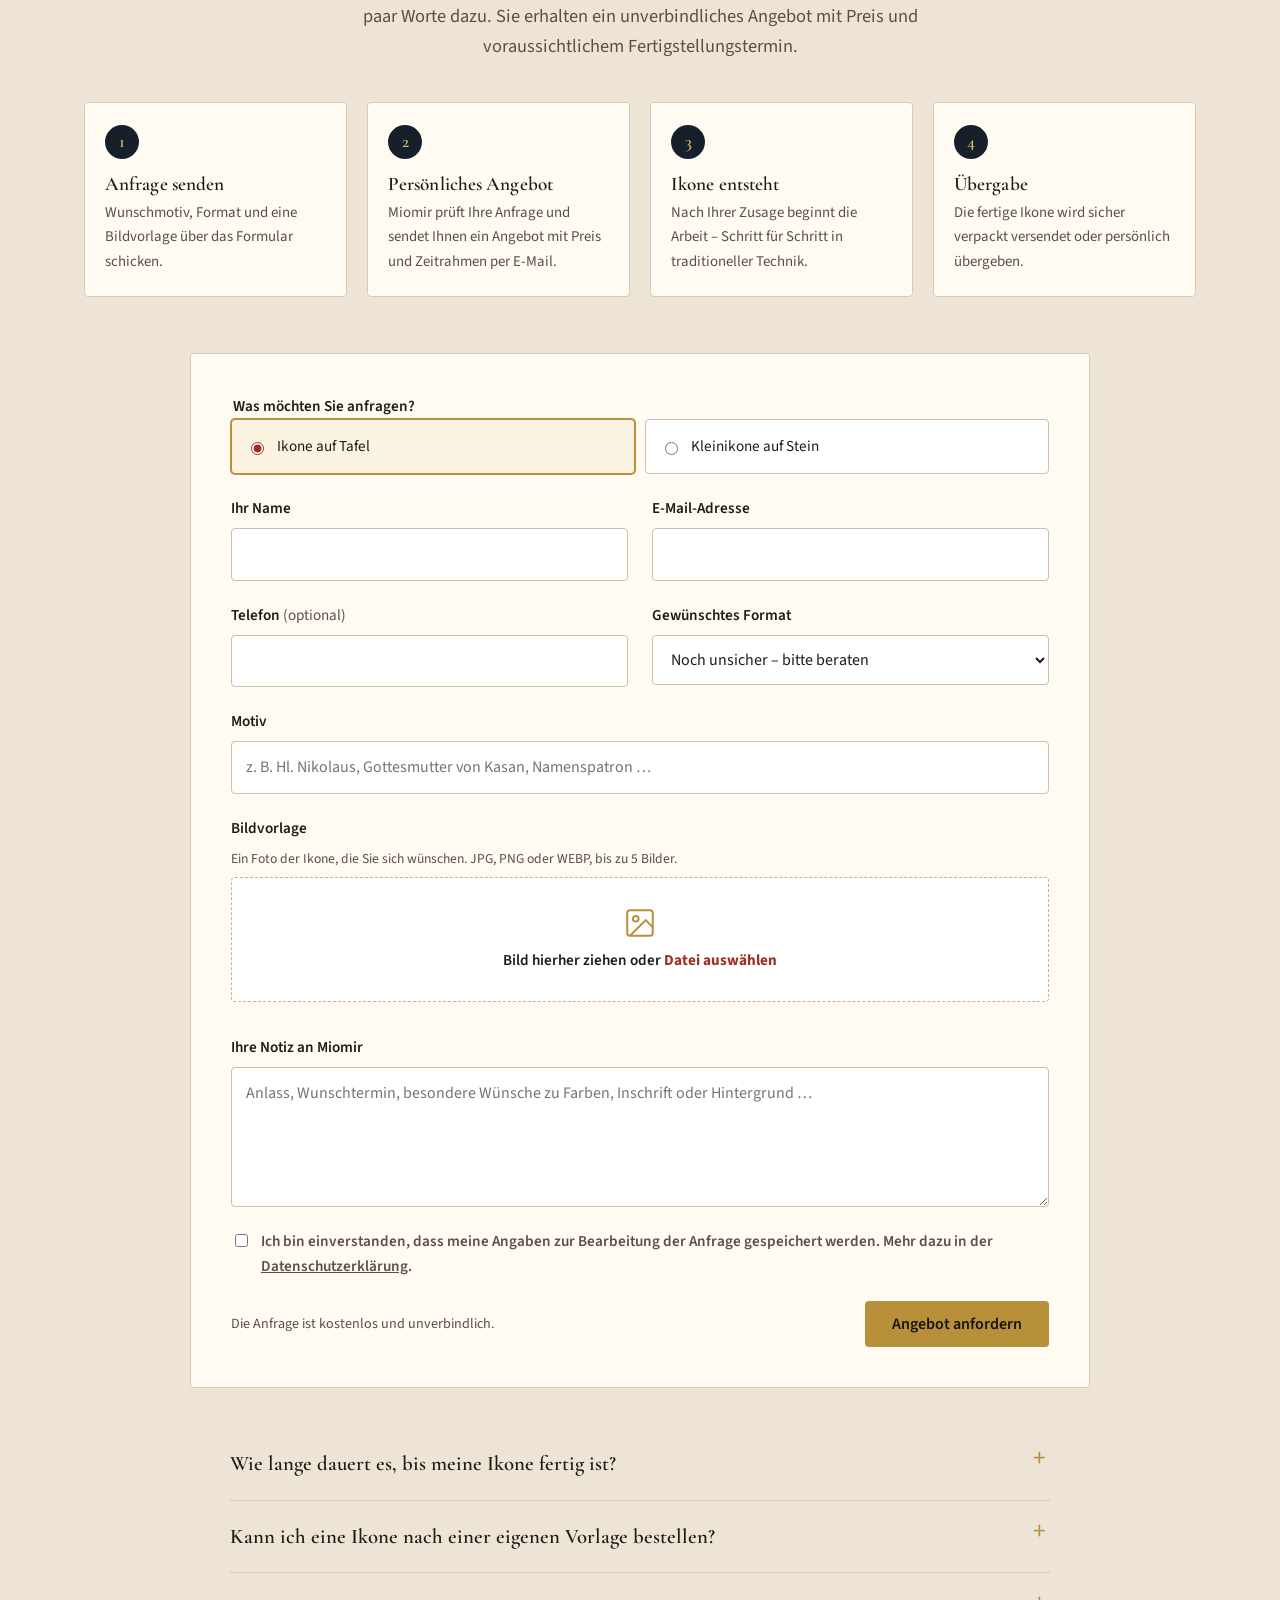
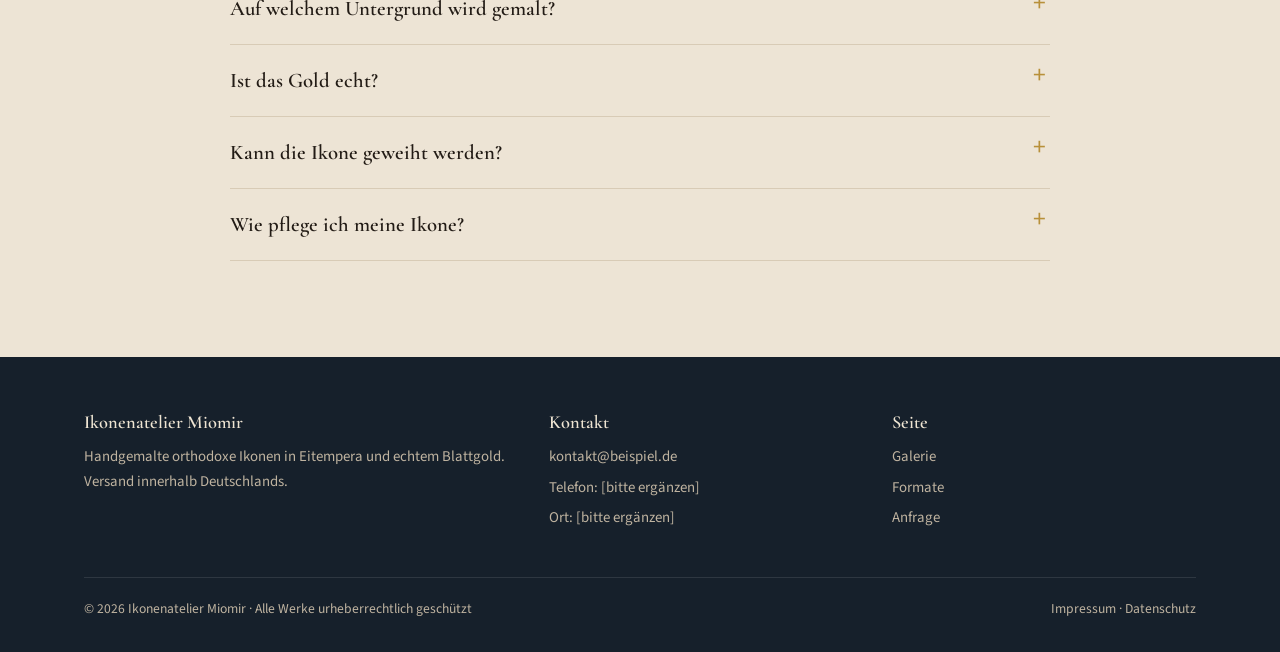
==== commit ab362e73: "Künstlerbereich: Slideshow mit drei Fotos und kurzem Text je Bild Co-Authored-By: Claude Opus 5.5 <n" ====
--- a/index.html
+++ b/index.html
@@ -185,13 +185,30 @@
   <section id="kuenstler">
     <div class="wrap">
       <div class="artist-grid">
-        <div>
+        <div class="artist-slider" role="region" aria-roledescription="Bildergalerie" aria-label="Fotos von Miomir">
           <div class="artist-photo">
-            <img src="bilder/miomir-werkstatt.jpg" alt="Miomir in seiner Werkstatt mit einer kleinen Ikone der Gottesmutter in den Händen" width="736" height="1000" loading="lazy">
+            <figure class="slide is-active" aria-roledescription="Bild" aria-label="1 von 3">
+              <img src="bilder/miomir-werkstatt.jpg" alt="Miomir in seiner Werkstatt mit einer kleinen Ikone der Gottesmutter in den Händen" style="object-position:center 60%">
+              <figcaption><b>In der Werkstatt</b>Hier entstehen Miomirs Ikonen – Schicht für Schicht, in Eitempera und echtem Blattgold.</figcaption>
+            </figure>
+            <figure class="slide" aria-roledescription="Bild" aria-label="2 von 3">
+              <img src="bilder/miomir-frueh.jpg" alt="Miomir in jungen Jahren mit einem selbst gemalten Ikonenkreuz" loading="lazy" style="object-position:center 8%">
+              <figcaption><b>Die Anfänge</b>In jungen Jahren mit einem seiner ersten Ikonenkreuze.</figcaption>
+            </figure>
+            <figure class="slide" aria-roledescription="Bild" aria-label="3 von 3">
+              <img src="bilder/miomir.webp" alt="Porträtfoto von Miomir" loading="lazy" style="object-position:center 30%">
+              <figcaption><b>Miomir heute</b>Seit über zwanzig Jahren malt er orthodoxe Ikonen – mit Geduld und Liebe zum Detail.</figcaption>
+            </figure>
           </div>
-          <div class="artist-more">
-            <figure><img src="bilder/miomir.webp" alt="Porträtfoto von Miomir" loading="lazy"><figcaption>Miomir heute</figcaption></figure>
-            <figure><img src="bilder/miomir-frueh.jpg" alt="Miomir in jungen Jahren mit einem selbst gemalten Ikonenkreuz" width="206" height="206" loading="lazy"><figcaption>In jungen Jahren mit einem seiner frühen Ikonenkreuze</figcaption></figure>
+          <div class="slider-nav">
+            <button type="button" class="sl-prev" aria-label="Vorheriges Foto">‹</button>
+            <div class="sl-dots">
+              <button type="button" aria-label="Foto 1: In der Werkstatt" aria-current="true"></button>
+              <button type="button" aria-label="Foto 2: Die Anfänge"></button>
+              <button type="button" aria-label="Foto 3: Miomir heute"></button>
+            </div>
+            <button type="button" class="sl-next" aria-label="Nächstes Foto">›</button>
+            <button type="button" class="sl-pause" aria-label="Automatischen Wechsel anhalten" aria-pressed="false"><svg viewBox="0 0 16 16" width="14" height="14" aria-hidden="true"><path class="i-pause" d="M4 3h3v10H4zM9 3h3v10H9z"/><path class="i-play" d="M5 3l8 5-8 5z"/></svg></button>
           </div>
         </div>
         <div>
@@ -493,6 +510,61 @@
     form.style.display = 'none';
     const t = document.getElementById('thanks'); t.classList.add('show'); t.focus();
   });
+
+  // Künstler-Slideshow: wechselt alle 6 Sekunden, hält bei Maus/Fokus und auf Wunsch an
+  (() => {
+    const root = document.querySelector('.artist-slider');
+    if (!root) return;
+    const slides = [...root.querySelectorAll('.slide')];
+    const dots = [...root.querySelectorAll('.sl-dots button')];
+    const pauseBtn = root.querySelector('.sl-pause');
+    const reduceMotion = matchMedia('(prefers-reduced-motion: reduce)').matches;
+    let current = 0, timer = null, stopped = reduceMotion, hovering = false;
+
+    const show = i => {
+      current = (i + slides.length) % slides.length;
+      slides.forEach((s, n) => {
+        const on = n === current;
+        s.classList.toggle('is-active', on);
+        s.inert = !on;
+        s.setAttribute('aria-hidden', String(!on));
+      });
+      dots.forEach((d, n) => d.setAttribute('aria-current', String(n === current)));
+    };
+    const schedule = () => {
+      clearInterval(timer);
+      if (!stopped && !hovering && !document.hidden) timer = setInterval(() => show(current + 1), 6000);
+    };
+    const setStopped = v => {
+      stopped = v;
+      pauseBtn.setAttribute('aria-pressed', String(v));
+      pauseBtn.setAttribute('aria-label', v ? 'Automatischen Wechsel starten' : 'Automatischen Wechsel anhalten');
+      schedule();
+    };
+
+    root.querySelector('.sl-prev').addEventListener('click', () => { show(current - 1); schedule(); });
+    root.querySelector('.sl-next').addEventListener('click', () => { show(current + 1); schedule(); });
+    dots.forEach((d, n) => d.addEventListener('click', () => { show(n); schedule(); }));
+    pauseBtn.addEventListener('click', () => setStopped(!stopped));
+
+    const photo = root.querySelector('.artist-photo');
+    photo.addEventListener('mouseenter', () => { hovering = true; schedule(); });
+    photo.addEventListener('mouseleave', () => { hovering = false; schedule(); });
+    document.addEventListener('visibilitychange', schedule);
+
+    // Wischen auf dem Handy
+    let startX = null;
+    photo.addEventListener('touchstart', e => { startX = e.touches[0].clientX; }, { passive: true });
+    photo.addEventListener('touchend', e => {
+      if (startX === null) return;
+      const dx = e.changedTouches[0].clientX - startX;
+      if (Math.abs(dx) > 40) { show(current + (dx < 0 ? 1 : -1)); schedule(); }
+      startX = null;
+    });
+
+    show(0);
+    setStopped(stopped);
+  })();
 </script>
 </body>
 </html>
--- a/style.css
+++ b/style.css
@@ -173,18 +173,34 @@
 .artist-photo img{border-radius:2px;filter:saturate(.92)}
 .artist-photo::before{content:"";position:absolute;inset:-14px 14px 14px -14px;border:1px solid var(--gold);z-index:-1}
 .artist-photo{isolation:isolate}
-.artist-photo img{width:100%;height:auto;aspect-ratio:1/1;object-fit:cover;object-position:center 70%}
 .artist-grid{align-items:start}
-.artist-more{display:grid;grid-template-columns:1fr 1fr;gap:16px;margin-top:28px}
-.artist-more figure{margin:0}
-.artist-more img{width:100%;aspect-ratio:1/1;object-fit:cover;border-radius:2px}
-.artist-more figcaption{font-size:.85rem;color:var(--ink-soft);margin-top:6px;line-height:1.4}
+/* Künstler-Slideshow */
+.artist-photo{display:grid;background:var(--night)}
+.artist-photo .slide{grid-area:1/1;margin:0;display:flex;flex-direction:column;opacity:0;visibility:hidden;transition:opacity .9s ease,visibility 0s .9s}
+.artist-photo .slide.is-active{opacity:1;visibility:visible;transition:opacity .9s ease}
+.artist-photo .slide img{width:100%;height:auto;aspect-ratio:4/5;object-fit:cover}
+.artist-photo figcaption{flex:1;padding:18px 22px 20px;color:#e9dfcd;font-size:.98rem;line-height:1.5;background:var(--night);border-top:2px solid var(--gold)}
+.artist-photo figcaption b{display:block;font:600 1.5rem/1.2 var(--serif);color:var(--gold-light);margin-bottom:4px}
+.slider-nav{display:flex;align-items:center;justify-content:center;gap:10px;margin-top:22px}
+.slider-nav button{border:0;background:none;cursor:pointer;color:var(--ink);font:inherit}
+.sl-prev,.sl-next,.sl-pause{width:44px;height:44px;border-radius:50%;border:1px solid var(--line)!important;font-size:1.5rem!important;line-height:1;display:grid;place-items:center;transition:border-color .2s,color .2s}
+.sl-pause{margin-left:6px}
+.sl-pause svg{fill:currentColor}
+.sl-pause .i-play,.sl-pause[aria-pressed="true"] .i-pause{display:none}
+.sl-pause[aria-pressed="true"] .i-play{display:inline}
+.sl-prev:hover,.sl-next:hover,.sl-pause:hover{border-color:var(--gold)!important;color:var(--cinnabar)}
+.sl-dots{display:flex;gap:4px}
+.sl-dots button{width:28px;height:44px;position:relative}
+.sl-dots button::after{content:"";position:absolute;left:50%;top:50%;width:10px;height:10px;margin:-5px 0 0 -5px;border-radius:50%;border:1px solid var(--gold);transition:background .2s}
+.sl-dots button[aria-current="true"]::after{background:var(--gold)}
+.slider-nav button:focus-visible{outline:2px solid var(--cinnabar);outline-offset:2px}
+@media (max-width:600px){.artist-photo figcaption{padding:14px 16px 16px;font-size:.92rem}.artist-photo figcaption b{font-size:1.3rem}}
 .signature{font:italic 500 1.8rem/1 var(--serif);color:var(--cinnabar);margin-top:8px}
 .hilandar{display:grid;grid-template-columns:auto 1fr;gap:28px;align-items:center;margin-top:56px;padding:28px;background:#fffaf2;border:1px solid var(--line);border-radius:var(--radius)}
 .hilandar img{width:220px;border-radius:2px}
 .hilandar h3{margin-bottom:.3em}
 .hilandar p{margin:0;color:var(--ink-soft)}
-@media (max-width:900px){.artist-grid{grid-template-columns:1fr;gap:48px}.artist-photo{max-width:460px}}
+@media (max-width:900px){.artist-grid{grid-template-columns:1fr;gap:48px}.artist-slider{max-width:460px}}
 @media (max-width:640px){.hilandar{grid-template-columns:1fr}.hilandar img{width:100%}}
 
 /* Process + form */
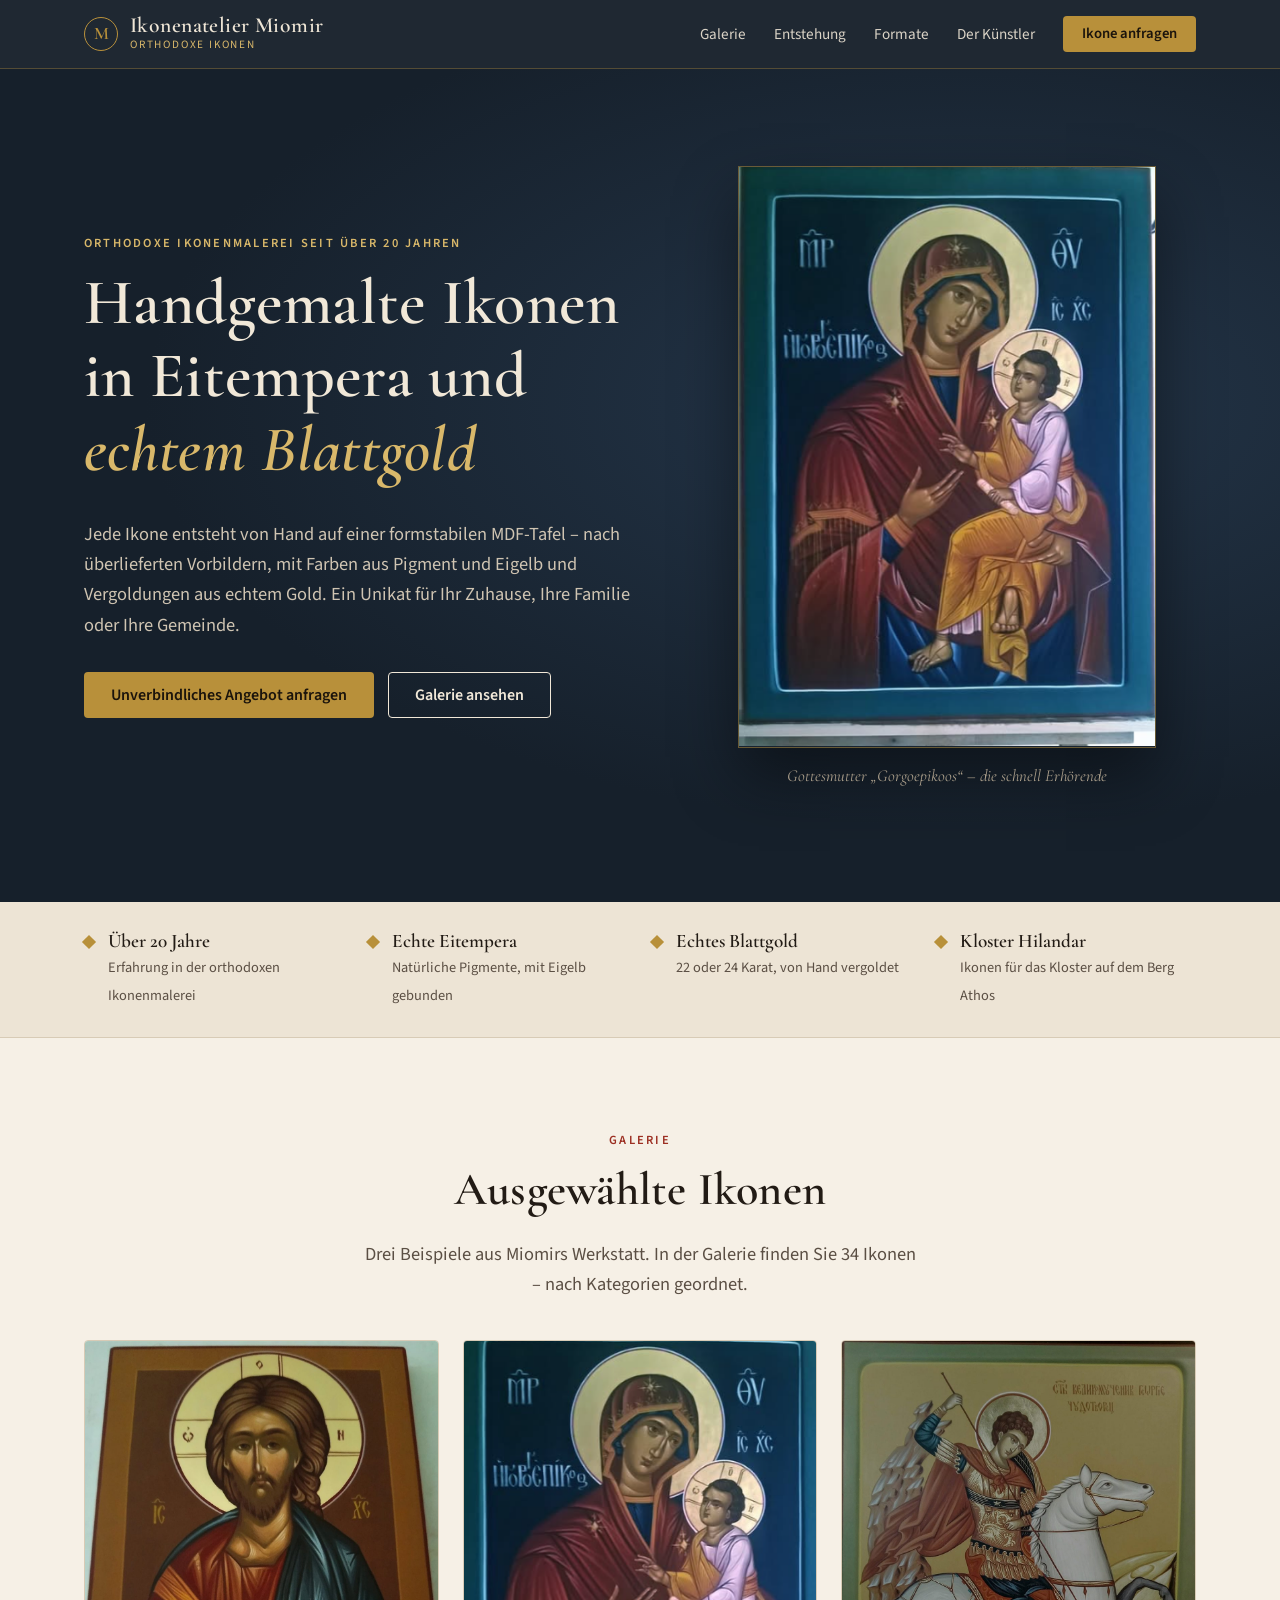
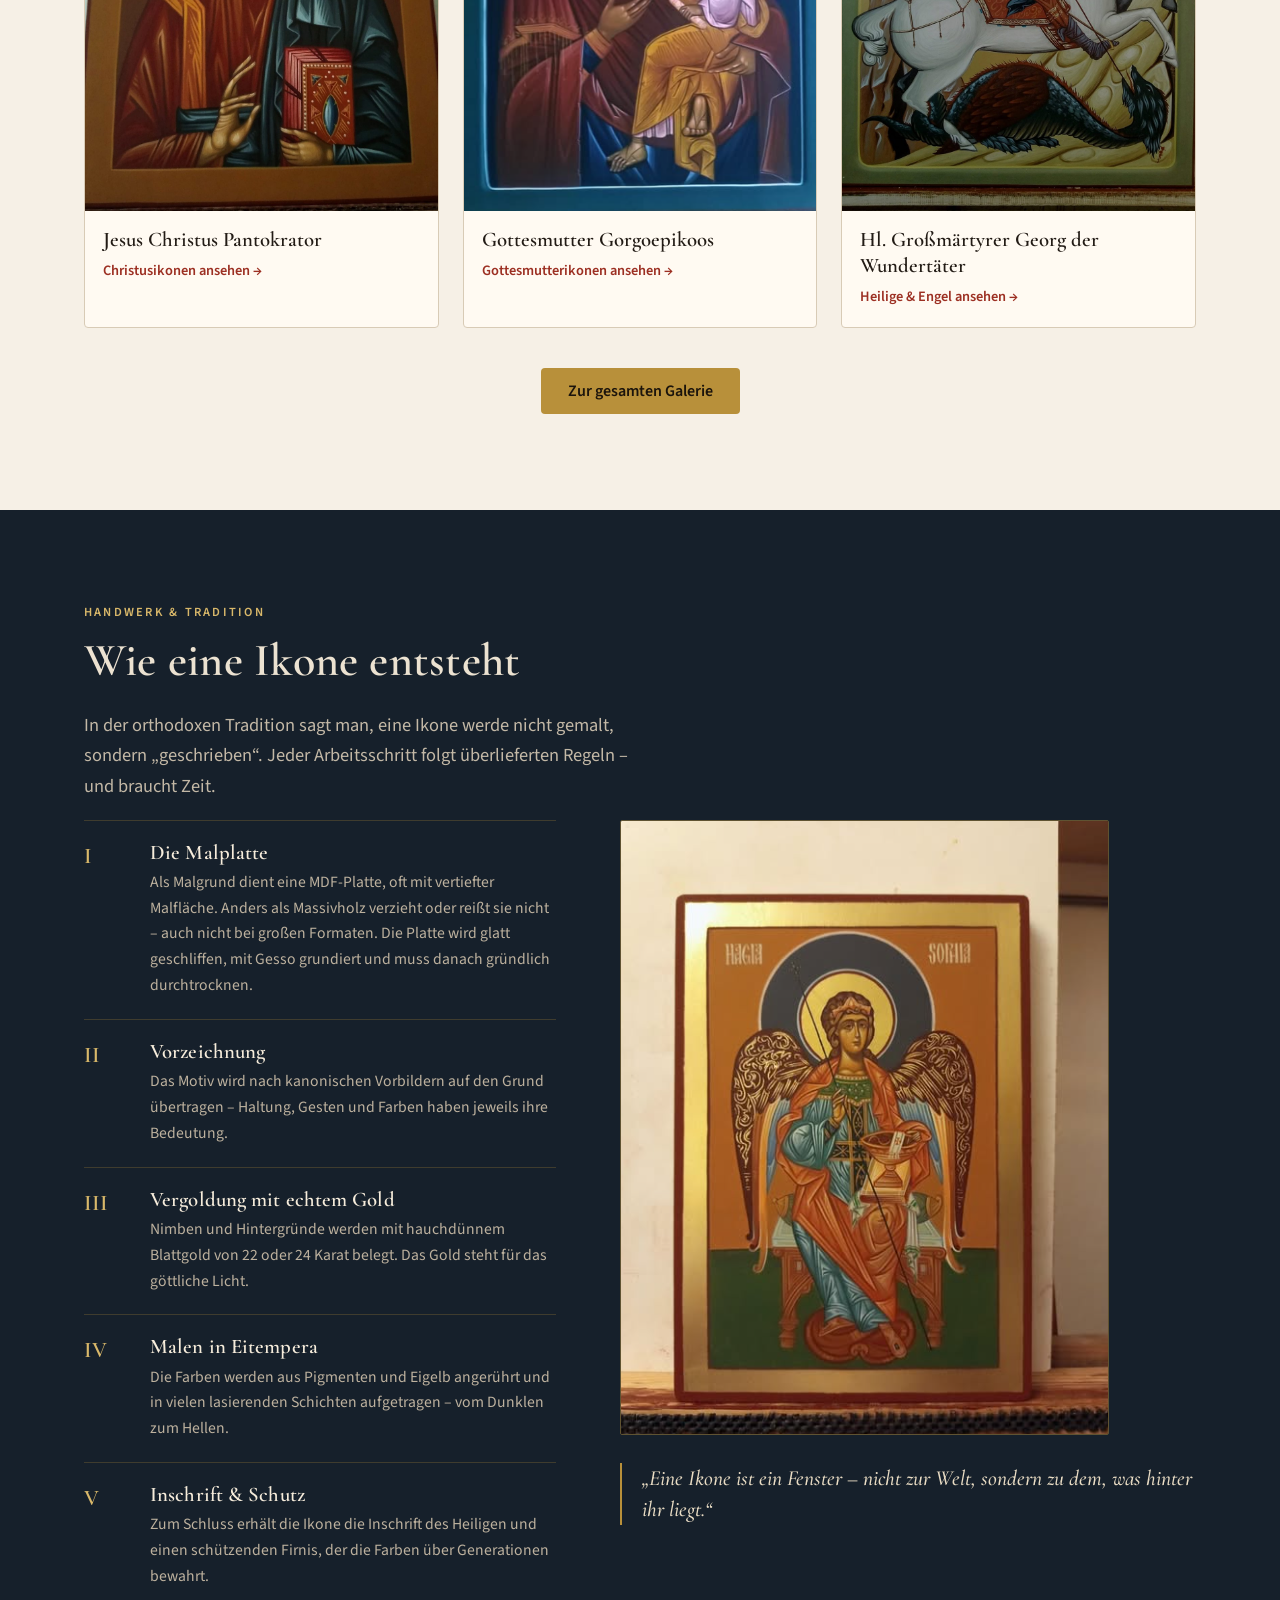
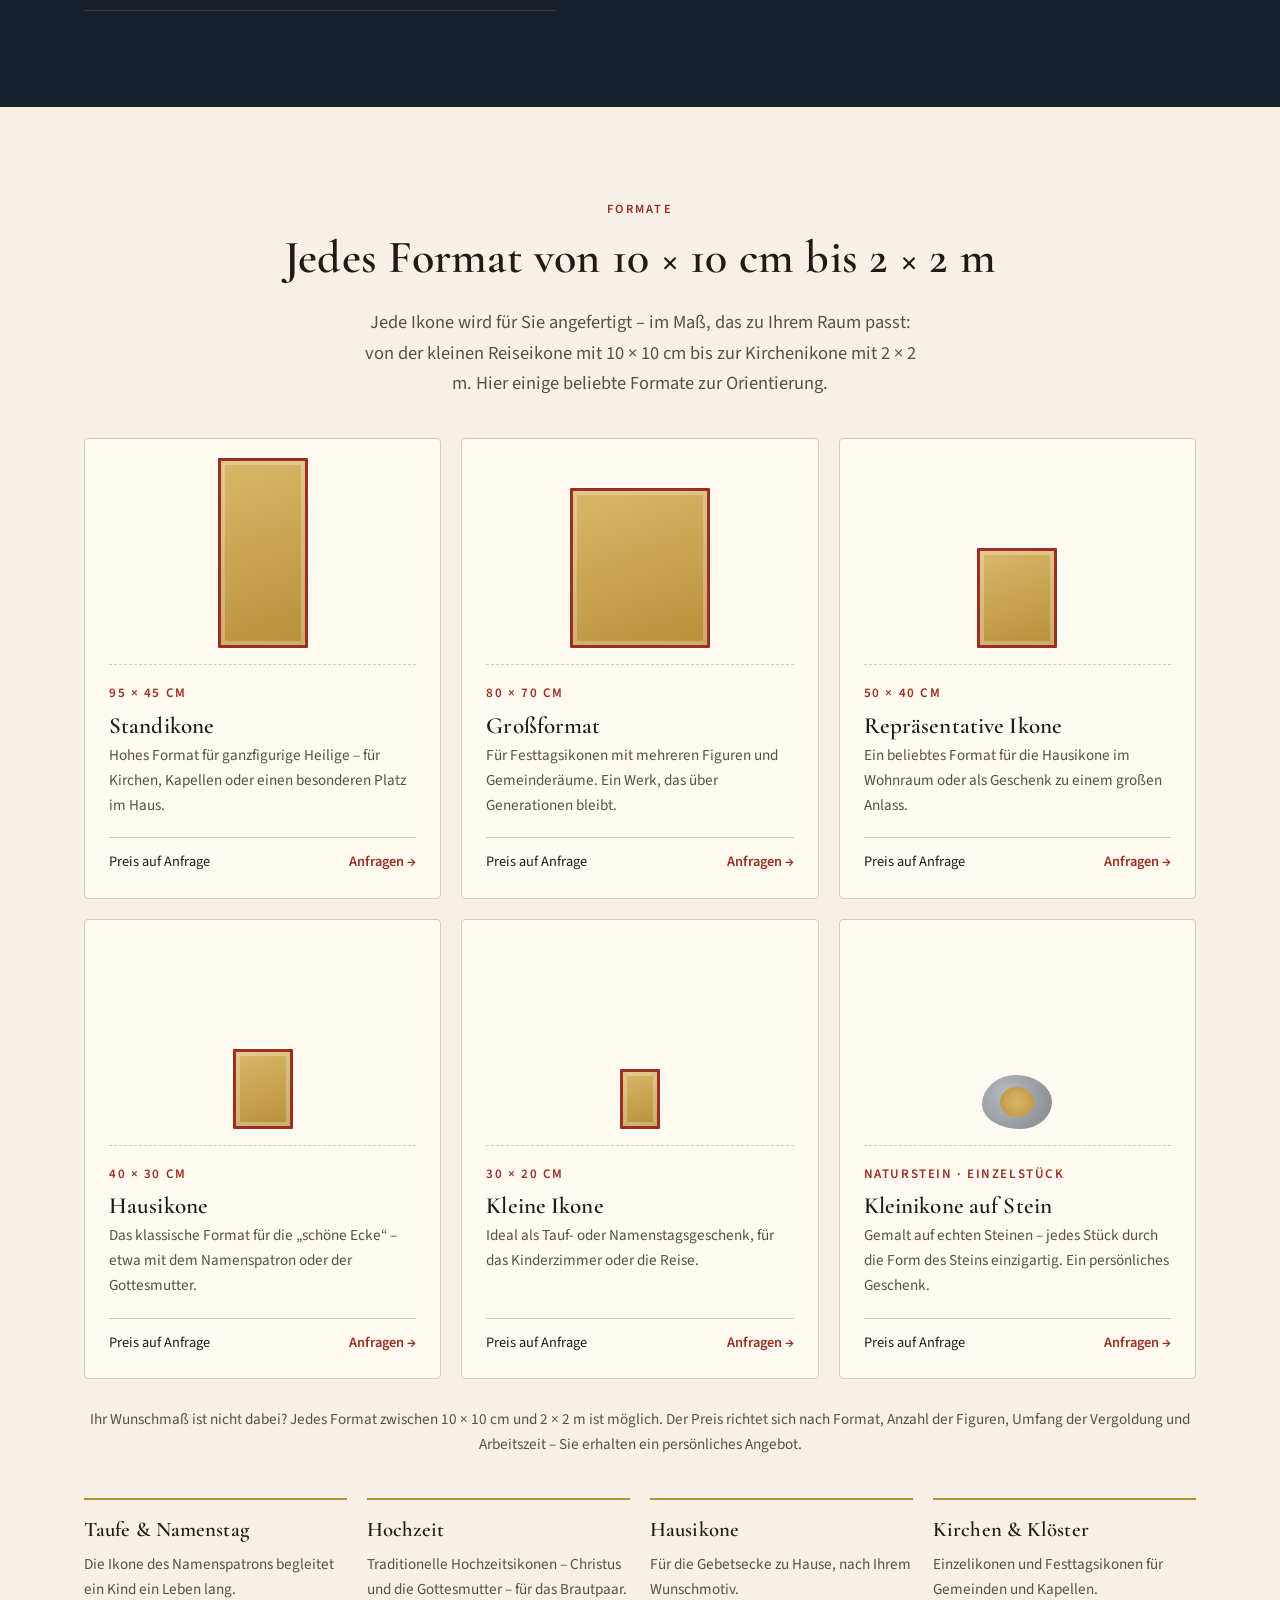
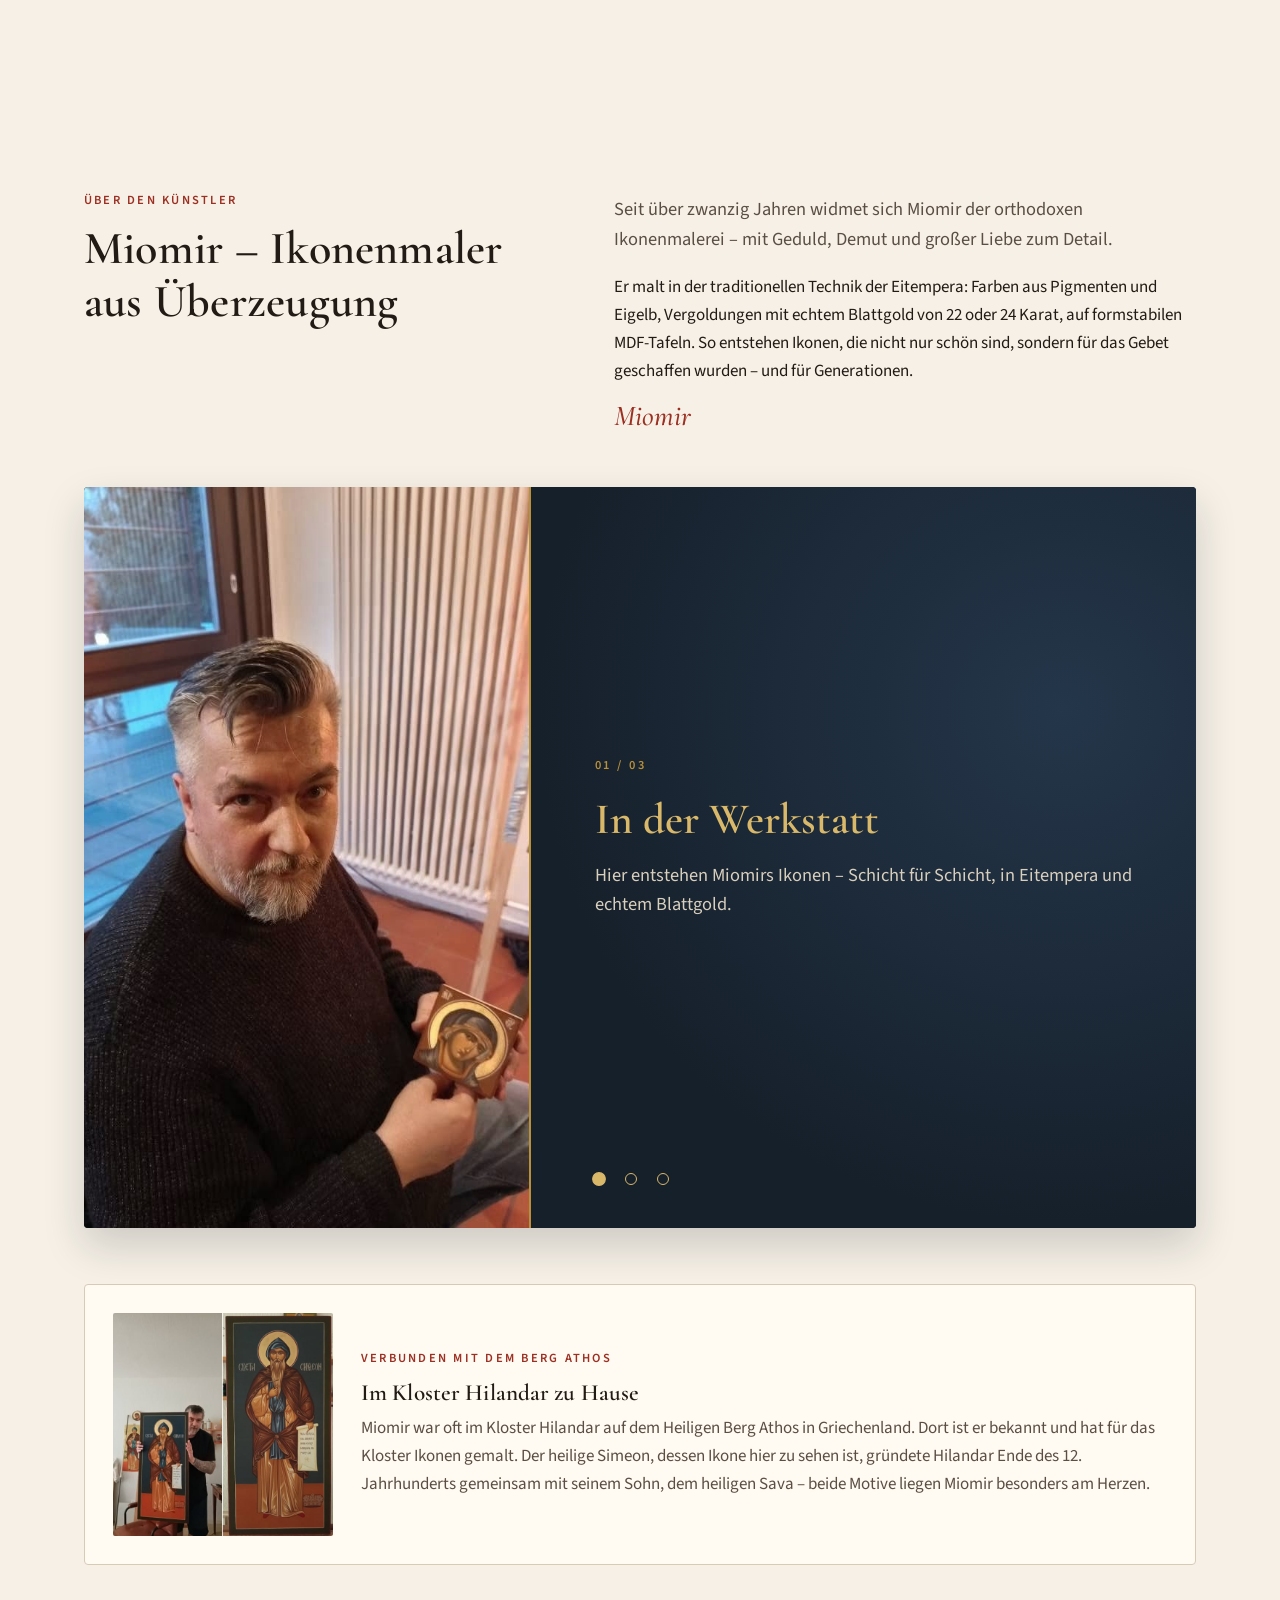
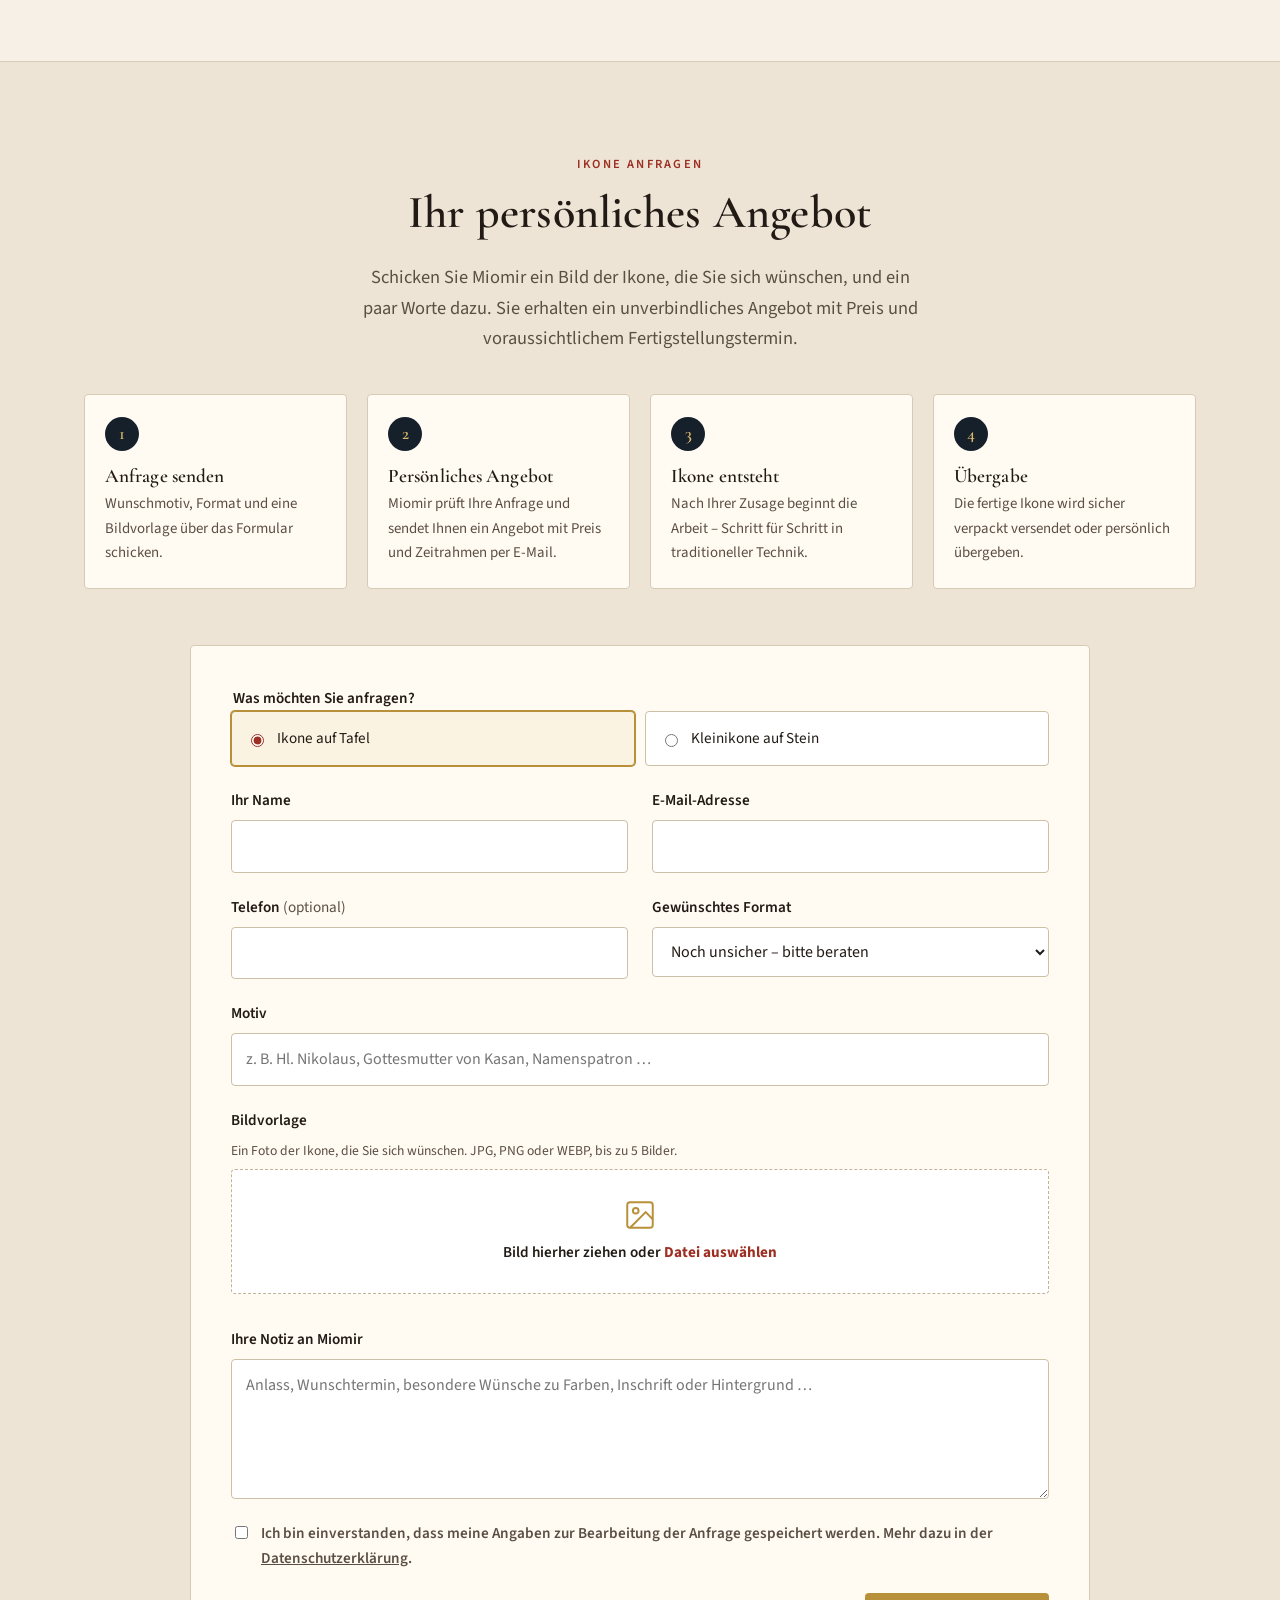
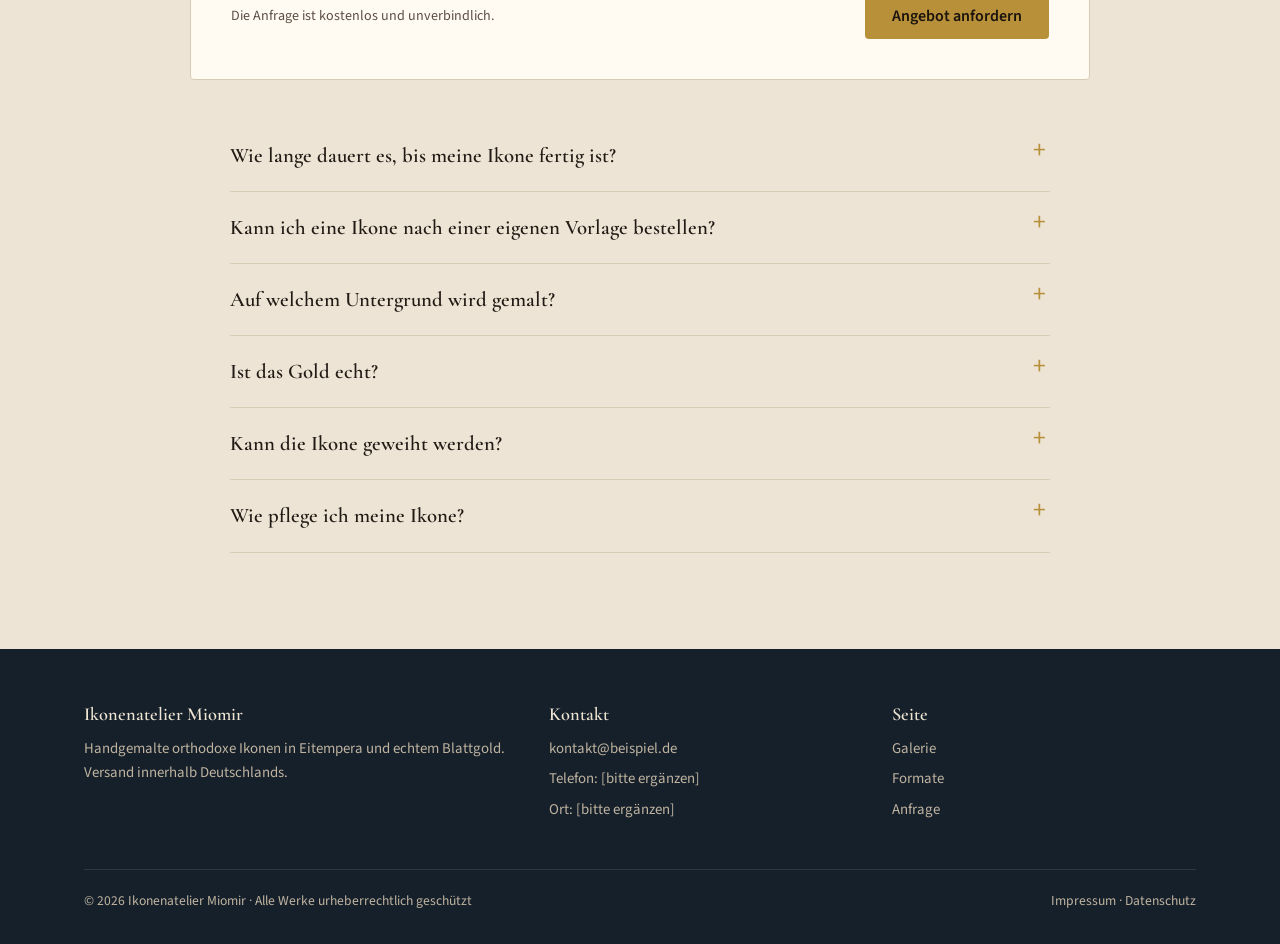
==== commit 776d3e83: "Künstlerbereich: Slideshow über die volle Breite, ohne Pfeile Co-Authored-By: Claude Opus 5.5 <norep" ====
--- a/index.html
+++ b/index.html
@@ -184,39 +184,35 @@
   <!-- KÜNSTLER -->
   <section id="kuenstler">
     <div class="wrap">
-      <div class="artist-grid">
-        <div class="artist-slider" role="region" aria-roledescription="Bildergalerie" aria-label="Fotos von Miomir">
-          <div class="artist-photo">
-            <figure class="slide is-active" aria-roledescription="Bild" aria-label="1 von 3">
-              <img src="bilder/miomir-werkstatt.jpg" alt="Miomir in seiner Werkstatt mit einer kleinen Ikone der Gottesmutter in den Händen" style="object-position:center 60%">
-              <figcaption><b>In der Werkstatt</b>Hier entstehen Miomirs Ikonen – Schicht für Schicht, in Eitempera und echtem Blattgold.</figcaption>
-            </figure>
-            <figure class="slide" aria-roledescription="Bild" aria-label="2 von 3">
-              <img src="bilder/miomir-frueh.jpg" alt="Miomir in jungen Jahren mit einem selbst gemalten Ikonenkreuz" loading="lazy" style="object-position:center 8%">
-              <figcaption><b>Die Anfänge</b>In jungen Jahren mit einem seiner ersten Ikonenkreuze.</figcaption>
-            </figure>
-            <figure class="slide" aria-roledescription="Bild" aria-label="3 von 3">
-              <img src="bilder/miomir.webp" alt="Porträtfoto von Miomir" loading="lazy" style="object-position:center 30%">
-              <figcaption><b>Miomir heute</b>Seit über zwanzig Jahren malt er orthodoxe Ikonen – mit Geduld und Liebe zum Detail.</figcaption>
-            </figure>
-          </div>
-          <div class="slider-nav">
-            <button type="button" class="sl-prev" aria-label="Vorheriges Foto">‹</button>
-            <div class="sl-dots">
-              <button type="button" aria-label="Foto 1: In der Werkstatt" aria-current="true"></button>
-              <button type="button" aria-label="Foto 2: Die Anfänge"></button>
-              <button type="button" aria-label="Foto 3: Miomir heute"></button>
-            </div>
-            <button type="button" class="sl-next" aria-label="Nächstes Foto">›</button>
-            <button type="button" class="sl-pause" aria-label="Automatischen Wechsel anhalten" aria-pressed="false"><svg viewBox="0 0 16 16" width="14" height="14" aria-hidden="true"><path class="i-pause" d="M4 3h3v10H4zM9 3h3v10H9z"/><path class="i-play" d="M5 3l8 5-8 5z"/></svg></button>
-          </div>
-        </div>
+      <div class="artist-intro">
         <div>
           <span class="eyebrow">Über den Künstler</span>
           <h2>Miomir – Ikonenmaler aus Überzeugung</h2>
+        </div>
+        <div>
           <p class="lead">Seit über zwanzig Jahren widmet sich Miomir der orthodoxen Ikonenmalerei – mit Geduld, Demut und großer Liebe zum Detail.</p>
           <p>Er malt in der traditionellen Technik der Eitempera: Farben aus Pigmenten und Eigelb, Vergoldungen mit echtem Blattgold von 22 oder 24 Karat, auf formstabilen MDF-Tafeln. So entstehen Ikonen, die nicht nur schön sind, sondern für das Gebet geschaffen wurden – und für Generationen.</p>
           <div class="signature">Miomir</div>
+        </div>
+      </div>
+
+      <div class="artist-show" role="region" aria-roledescription="Bildergalerie" aria-label="Fotos von Miomir">
+        <figure class="slide is-active" aria-roledescription="Bild" aria-label="1 von 3">
+          <img src="bilder/miomir-werkstatt.jpg" alt="Miomir in seiner Werkstatt mit einer kleinen Ikone der Gottesmutter in den Händen" style="object-position:center 60%">
+          <figcaption><span class="sl-num">01 / 03</span><b>In der Werkstatt</b>Hier entstehen Miomirs Ikonen – Schicht für Schicht, in Eitempera und echtem Blattgold.</figcaption>
+        </figure>
+        <figure class="slide" aria-roledescription="Bild" aria-label="2 von 3">
+          <img src="bilder/miomir-frueh.jpg" alt="Miomir in jungen Jahren mit einem selbst gemalten Ikonenkreuz" loading="lazy" style="object-position:center 12%">
+          <figcaption><span class="sl-num">02 / 03</span><b>Die Anfänge</b>In jungen Jahren mit einem seiner ersten Ikonenkreuze.</figcaption>
+        </figure>
+        <figure class="slide" aria-roledescription="Bild" aria-label="3 von 3">
+          <img src="bilder/miomir.webp" alt="Porträtfoto von Miomir" loading="lazy" style="object-position:center 30%">
+          <figcaption><span class="sl-num">03 / 03</span><b>Miomir heute</b>Seit über zwanzig Jahren malt er orthodoxe Ikonen – mit Geduld und Liebe zum Detail.</figcaption>
+        </figure>
+        <div class="sl-dots">
+          <button type="button" aria-label="Foto 1: In der Werkstatt" aria-current="true"></button>
+          <button type="button" aria-label="Foto 2: Die Anfänge"></button>
+          <button type="button" aria-label="Foto 3: Miomir heute"></button>
         </div>
       </div>
 
@@ -511,15 +507,14 @@
     const t = document.getElementById('thanks'); t.classList.add('show'); t.focus();
   });
 
-  // Künstler-Slideshow: wechselt alle 6 Sekunden, hält bei Maus/Fokus und auf Wunsch an
+  // Künstler-Slideshow: wechselt alle 6 Sekunden, hält an, solange Maus oder Tastaturfokus darauf liegen
   (() => {
-    const root = document.querySelector('.artist-slider');
+    const root = document.querySelector('.artist-show');
     if (!root) return;
     const slides = [...root.querySelectorAll('.slide')];
     const dots = [...root.querySelectorAll('.sl-dots button')];
-    const pauseBtn = root.querySelector('.sl-pause');
     const reduceMotion = matchMedia('(prefers-reduced-motion: reduce)').matches;
-    let current = 0, timer = null, stopped = reduceMotion, hovering = false;
+    let current = 0, timer = null, hovering = false;
 
     const show = i => {
       current = (i + slides.length) % slides.length;
@@ -533,29 +528,20 @@
     };
     const schedule = () => {
       clearInterval(timer);
-      if (!stopped && !hovering && !document.hidden) timer = setInterval(() => show(current + 1), 6000);
+      if (!reduceMotion && !hovering && !document.hidden) timer = setInterval(() => show(current + 1), 6000);
     };
-    const setStopped = v => {
-      stopped = v;
-      pauseBtn.setAttribute('aria-pressed', String(v));
-      pauseBtn.setAttribute('aria-label', v ? 'Automatischen Wechsel starten' : 'Automatischen Wechsel anhalten');
-      schedule();
-    };
-
-    root.querySelector('.sl-prev').addEventListener('click', () => { show(current - 1); schedule(); });
-    root.querySelector('.sl-next').addEventListener('click', () => { show(current + 1); schedule(); });
+
     dots.forEach((d, n) => d.addEventListener('click', () => { show(n); schedule(); }));
-    pauseBtn.addEventListener('click', () => setStopped(!stopped));
-
-    const photo = root.querySelector('.artist-photo');
-    photo.addEventListener('mouseenter', () => { hovering = true; schedule(); });
-    photo.addEventListener('mouseleave', () => { hovering = false; schedule(); });
+    root.addEventListener('mouseenter', () => { hovering = true; schedule(); });
+    root.addEventListener('mouseleave', () => { hovering = false; schedule(); });
+    root.addEventListener('focusin', () => { hovering = true; schedule(); });
+    root.addEventListener('focusout', () => { hovering = false; schedule(); });
     document.addEventListener('visibilitychange', schedule);
 
     // Wischen auf dem Handy
     let startX = null;
-    photo.addEventListener('touchstart', e => { startX = e.touches[0].clientX; }, { passive: true });
-    photo.addEventListener('touchend', e => {
+    root.addEventListener('touchstart', e => { startX = e.touches[0].clientX; }, { passive: true });
+    root.addEventListener('touchend', e => {
       if (startX === null) return;
       const dx = e.changedTouches[0].clientX - startX;
       if (Math.abs(dx) > 40) { show(current + (dx < 0 ? 1 : -1)); schedule(); }
@@ -563,7 +549,7 @@
     });
 
     show(0);
-    setStopped(stopped);
+    schedule();
   })();
 </script>
 </body>
--- a/style.css
+++ b/style.css
@@ -168,39 +168,35 @@
 
 
 /* Artist */
-.artist-grid{display:grid;grid-template-columns:.85fr 1.15fr;gap:64px;align-items:center}
-.artist-photo{position:relative}
-.artist-photo img{border-radius:2px;filter:saturate(.92)}
-.artist-photo::before{content:"";position:absolute;inset:-14px 14px 14px -14px;border:1px solid var(--gold);z-index:-1}
-.artist-photo{isolation:isolate}
-.artist-grid{align-items:start}
-/* Künstler-Slideshow */
-.artist-photo{display:grid;background:var(--night)}
-.artist-photo .slide{grid-area:1/1;margin:0;display:flex;flex-direction:column;opacity:0;visibility:hidden;transition:opacity .9s ease,visibility 0s .9s}
-.artist-photo .slide.is-active{opacity:1;visibility:visible;transition:opacity .9s ease}
-.artist-photo .slide img{width:100%;height:auto;aspect-ratio:4/5;object-fit:cover}
-.artist-photo figcaption{flex:1;padding:18px 22px 20px;color:#e9dfcd;font-size:.98rem;line-height:1.5;background:var(--night);border-top:2px solid var(--gold)}
-.artist-photo figcaption b{display:block;font:600 1.5rem/1.2 var(--serif);color:var(--gold-light);margin-bottom:4px}
-.slider-nav{display:flex;align-items:center;justify-content:center;gap:10px;margin-top:22px}
-.slider-nav button{border:0;background:none;cursor:pointer;color:var(--ink);font:inherit}
-.sl-prev,.sl-next,.sl-pause{width:44px;height:44px;border-radius:50%;border:1px solid var(--line)!important;font-size:1.5rem!important;line-height:1;display:grid;place-items:center;transition:border-color .2s,color .2s}
-.sl-pause{margin-left:6px}
-.sl-pause svg{fill:currentColor}
-.sl-pause .i-play,.sl-pause[aria-pressed="true"] .i-pause{display:none}
-.sl-pause[aria-pressed="true"] .i-play{display:inline}
-.sl-prev:hover,.sl-next:hover,.sl-pause:hover{border-color:var(--gold)!important;color:var(--cinnabar)}
-.sl-dots{display:flex;gap:4px}
-.sl-dots button{width:28px;height:44px;position:relative}
-.sl-dots button::after{content:"";position:absolute;left:50%;top:50%;width:10px;height:10px;margin:-5px 0 0 -5px;border-radius:50%;border:1px solid var(--gold);transition:background .2s}
-.sl-dots button[aria-current="true"]::after{background:var(--gold)}
-.slider-nav button:focus-visible{outline:2px solid var(--cinnabar);outline-offset:2px}
-@media (max-width:600px){.artist-photo figcaption{padding:14px 16px 16px;font-size:.92rem}.artist-photo figcaption b{font-size:1.3rem}}
+/* Über den Künstler: Einleitung und breite Slideshow */
+.artist-intro{display:grid;grid-template-columns:1fr 1.25fr;gap:64px;align-items:start}
+.artist-intro h2{margin-bottom:0}
+.artist-show{position:relative;display:grid;margin-top:56px;background:var(--night);border-radius:var(--radius);overflow:hidden;box-shadow:0 18px 40px rgba(22,32,43,.18)}
+.artist-show .slide{grid-area:1/1;margin:0;display:grid;grid-template-columns:2fr 3fr;opacity:0;visibility:hidden;transition:opacity .9s ease,visibility 0s .9s}
+.artist-show .slide.is-active{opacity:1;visibility:visible;transition:opacity .9s ease}
+.artist-show .slide img{width:100%;height:100%;min-height:520px;object-fit:cover;filter:saturate(.92)}
+.artist-show figcaption{display:flex;flex-direction:column;justify-content:center;padding:56px 64px 96px;color:#d9cfbd;font-size:1.15rem;line-height:1.6;border-left:2px solid var(--gold);background:radial-gradient(ellipse at 80% 30%,#24364a 0%,var(--night) 70%)}
+.artist-show figcaption b{display:block;font:600 clamp(2rem,3.4vw,2.8rem)/1.15 var(--serif);color:var(--gold-light);margin-bottom:.4em}
+.sl-num{font-size:.78rem;font-weight:600;letter-spacing:.2em;color:var(--gold);margin-bottom:18px}
+.sl-dots{position:absolute;left:calc(40% + 54px);bottom:28px;display:flex;gap:2px}
+.sl-dots button{width:30px;height:44px;border:0;background:none;cursor:pointer;position:relative}
+.sl-dots button::after{content:"";position:absolute;left:50%;top:50%;width:10px;height:10px;margin:-5px 0 0 -5px;border-radius:50%;border:1px solid var(--gold-light);transition:background .2s,transform .2s}
+.sl-dots button[aria-current="true"]::after{background:var(--gold-light);transform:scale(1.15)}
+.sl-dots button:focus-visible{outline:2px solid var(--gold-light);outline-offset:-6px;border-radius:50%}
+@media (max-width:900px){.artist-intro{grid-template-columns:1fr;gap:20px}.artist-show figcaption{padding:40px 36px 88px}.sl-dots{left:calc(40% + 26px)}}
+@media (max-width:700px){
+  .artist-show{margin-top:40px}
+  .artist-show .slide{grid-template-columns:1fr;grid-template-rows:auto 1fr}
+  .artist-show .slide img{min-height:0;height:auto;aspect-ratio:4/5}
+  .artist-show figcaption{border-left:0;border-top:2px solid var(--gold);padding:24px 20px 72px;font-size:1rem;justify-content:flex-start}
+  .sl-num{margin-bottom:10px}
+  .sl-dots{left:10px;bottom:14px}
+}
 .signature{font:italic 500 1.8rem/1 var(--serif);color:var(--cinnabar);margin-top:8px}
 .hilandar{display:grid;grid-template-columns:auto 1fr;gap:28px;align-items:center;margin-top:56px;padding:28px;background:#fffaf2;border:1px solid var(--line);border-radius:var(--radius)}
 .hilandar img{width:220px;border-radius:2px}
 .hilandar h3{margin-bottom:.3em}
 .hilandar p{margin:0;color:var(--ink-soft)}
-@media (max-width:900px){.artist-grid{grid-template-columns:1fr;gap:48px}.artist-slider{max-width:460px}}
 @media (max-width:640px){.hilandar{grid-template-columns:1fr}.hilandar img{width:100%}}
 
 /* Process + form */
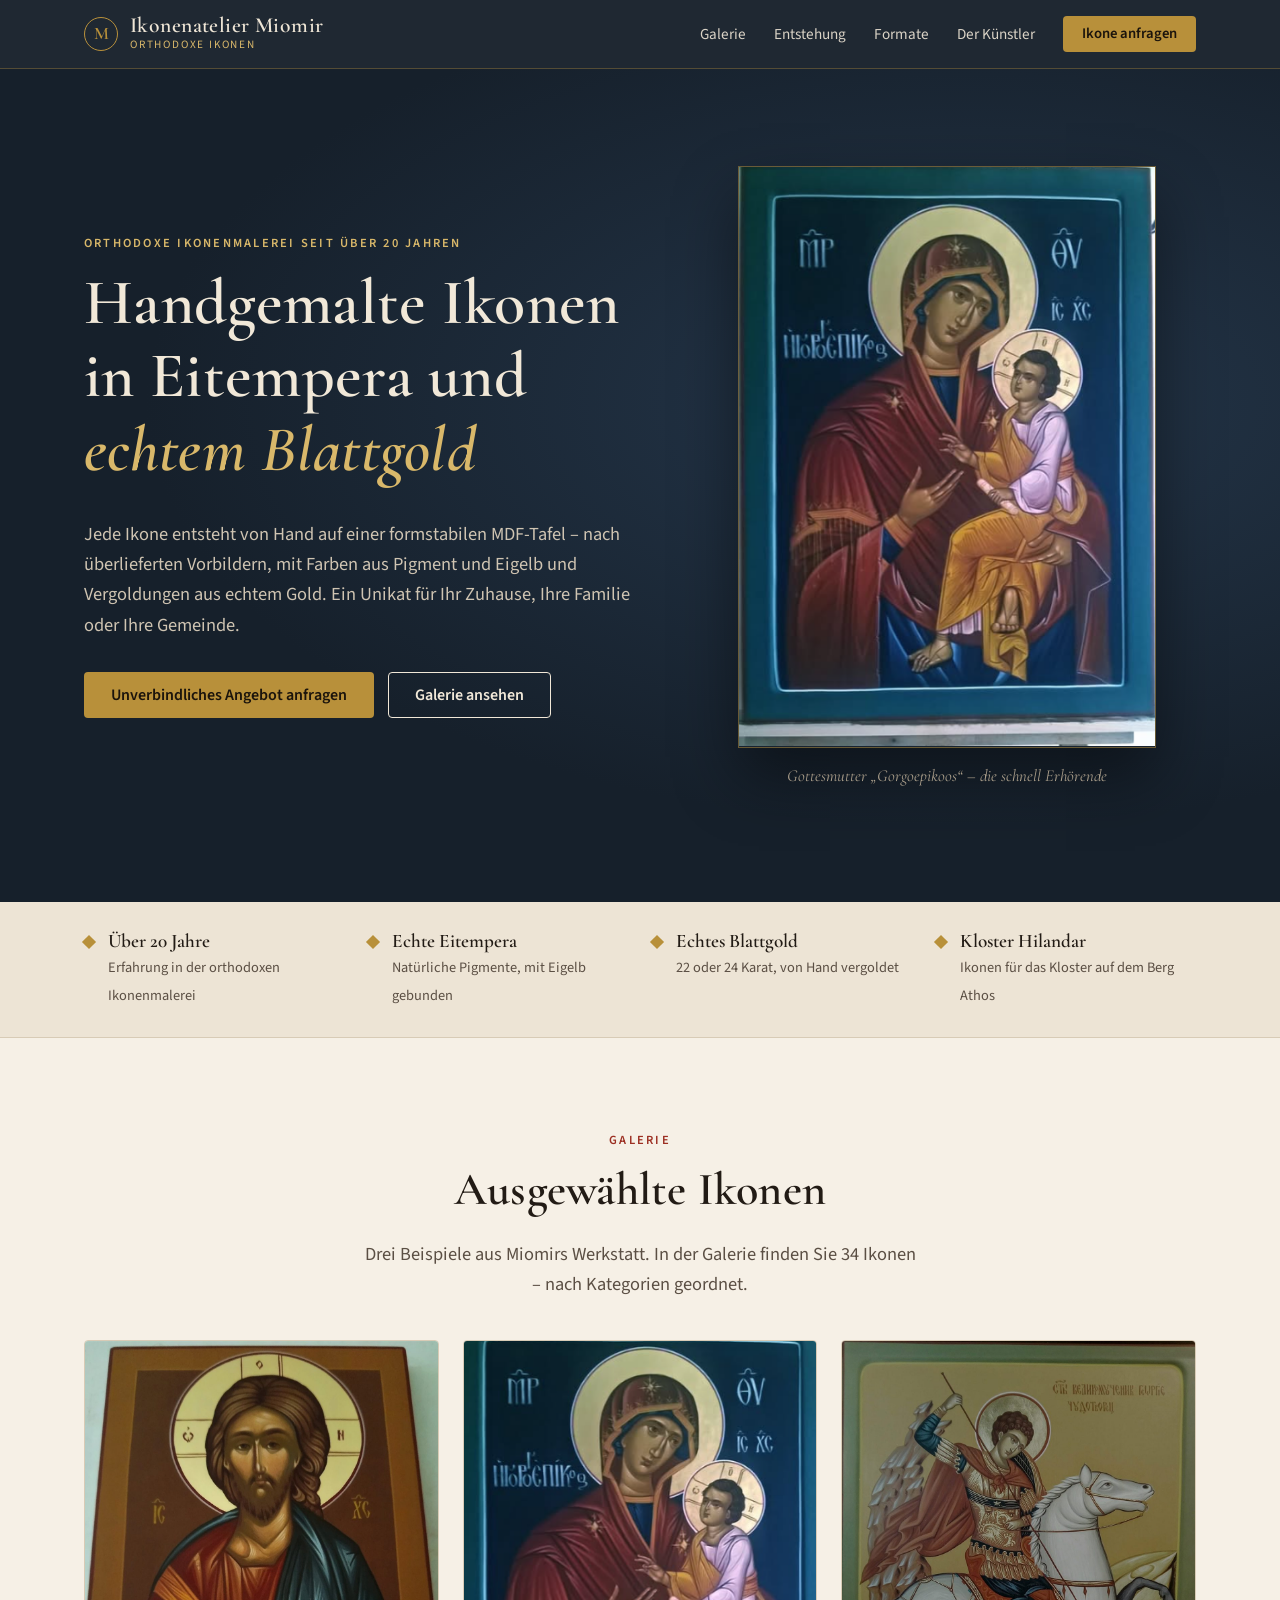
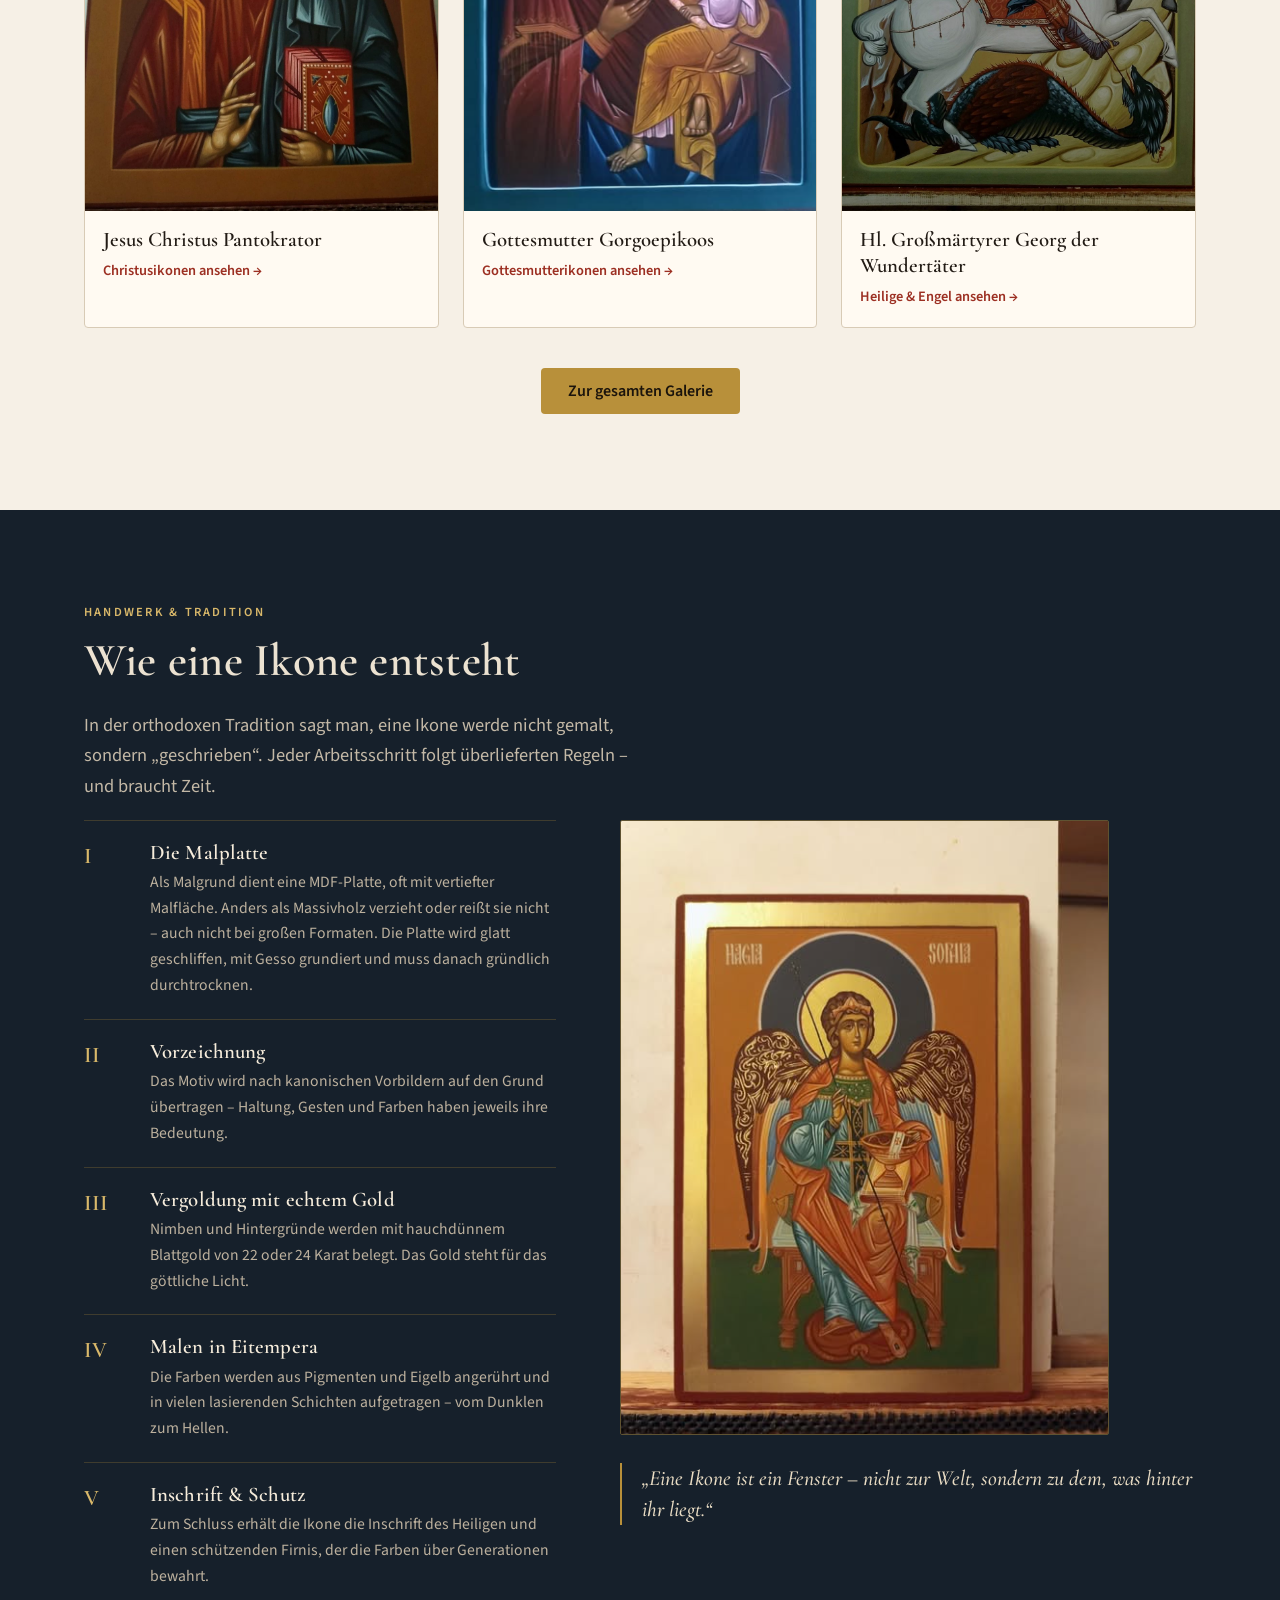
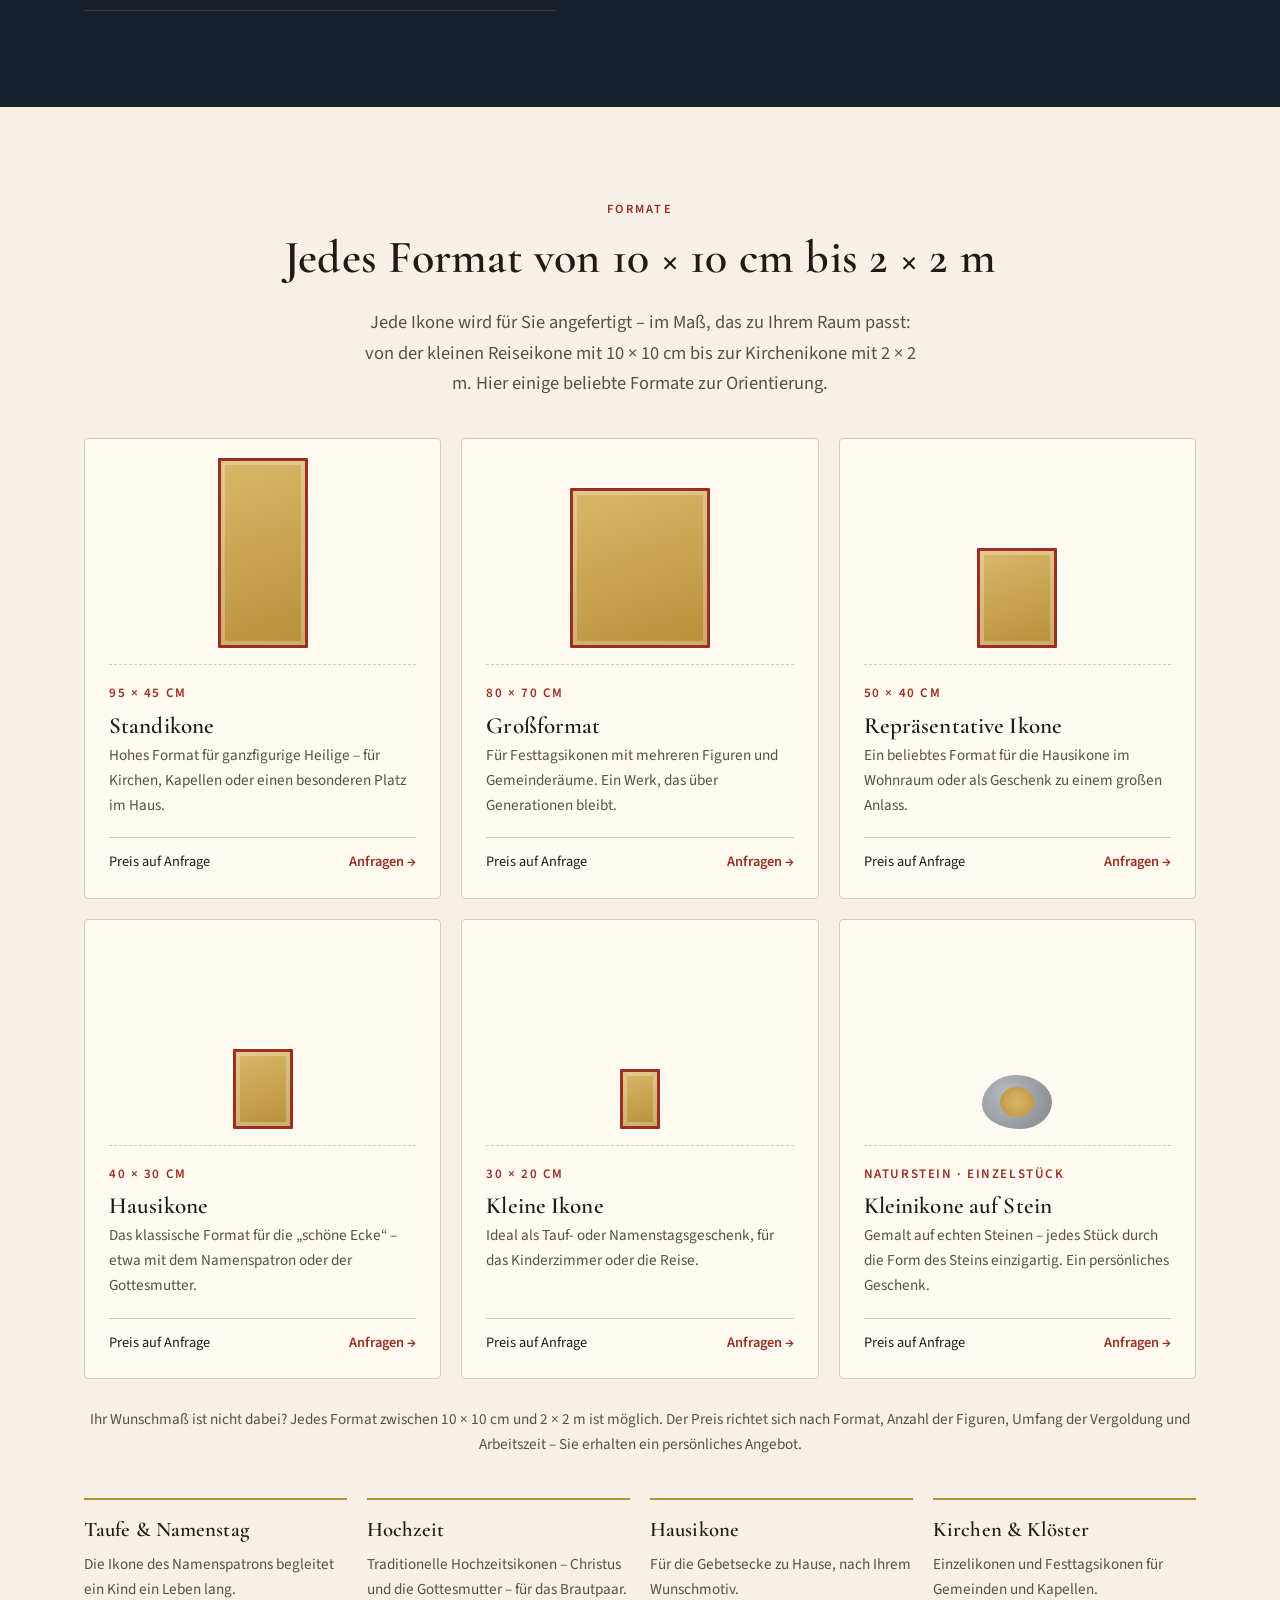
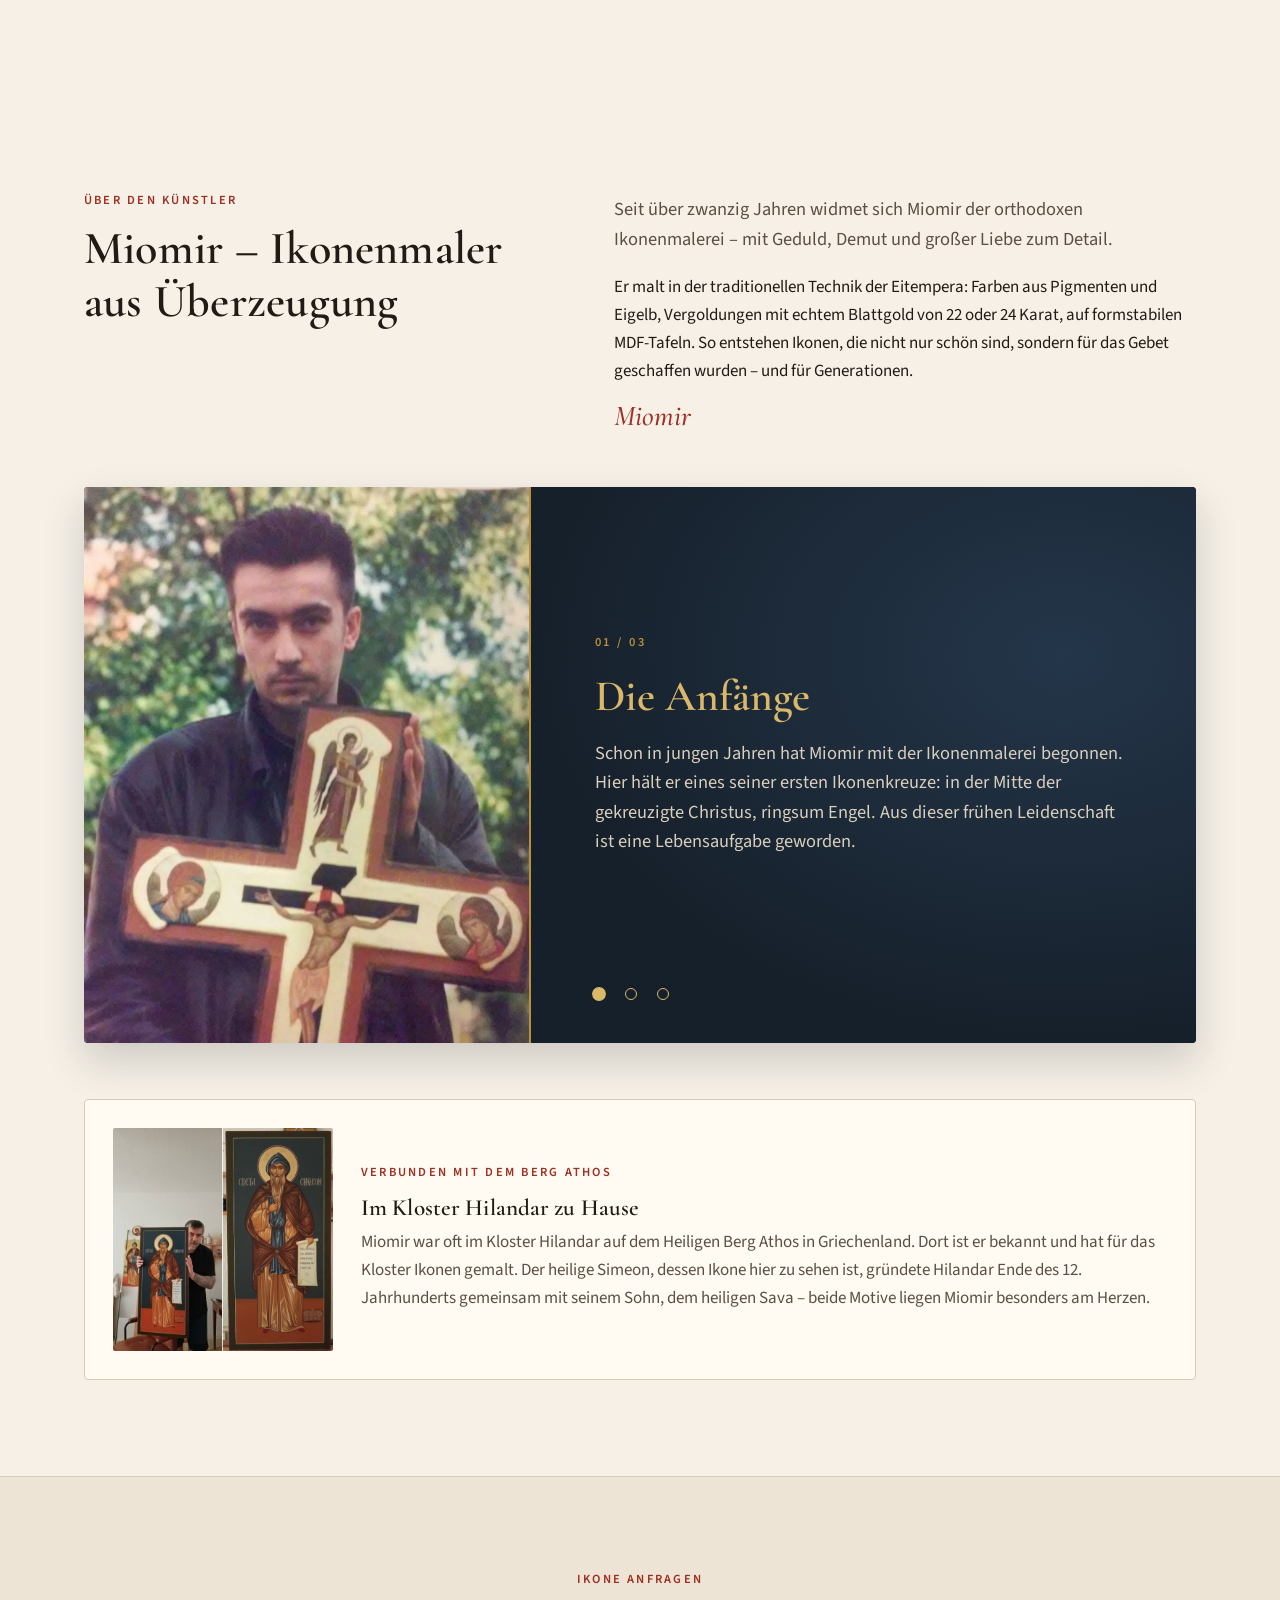
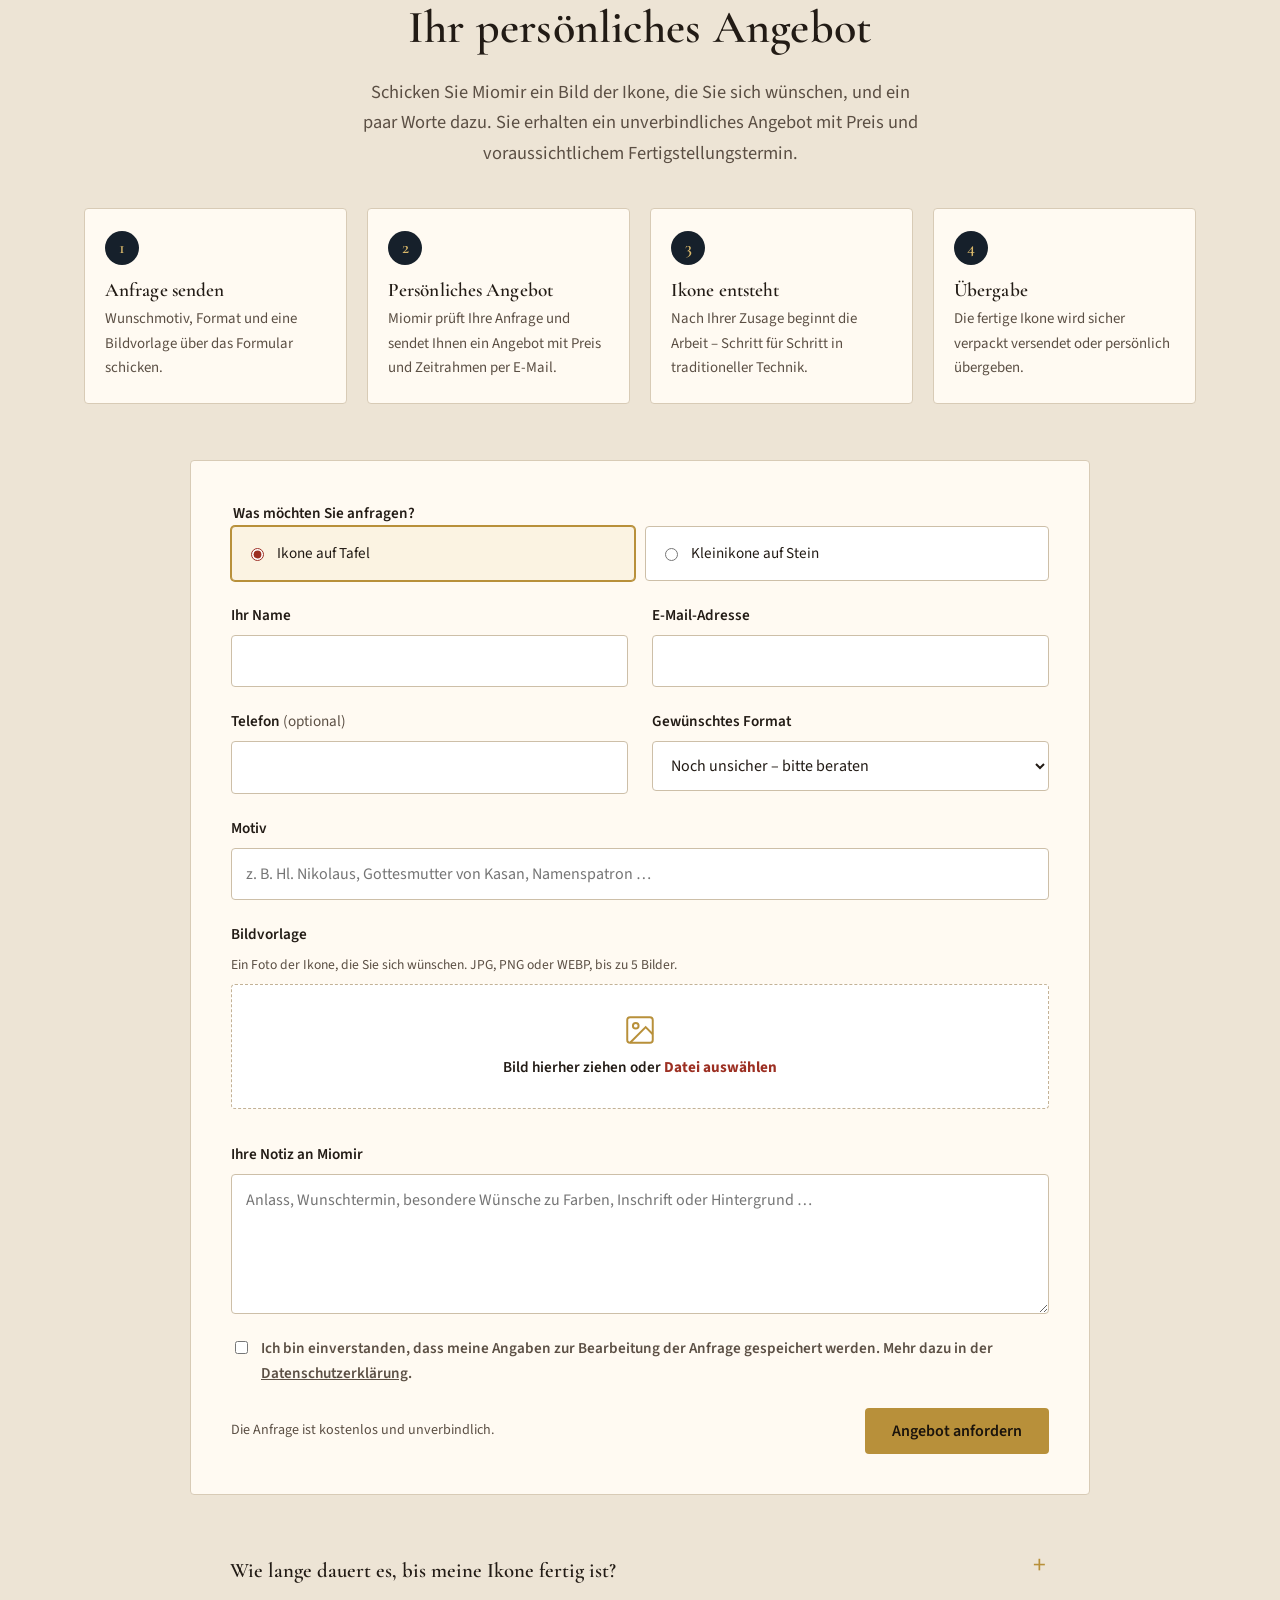
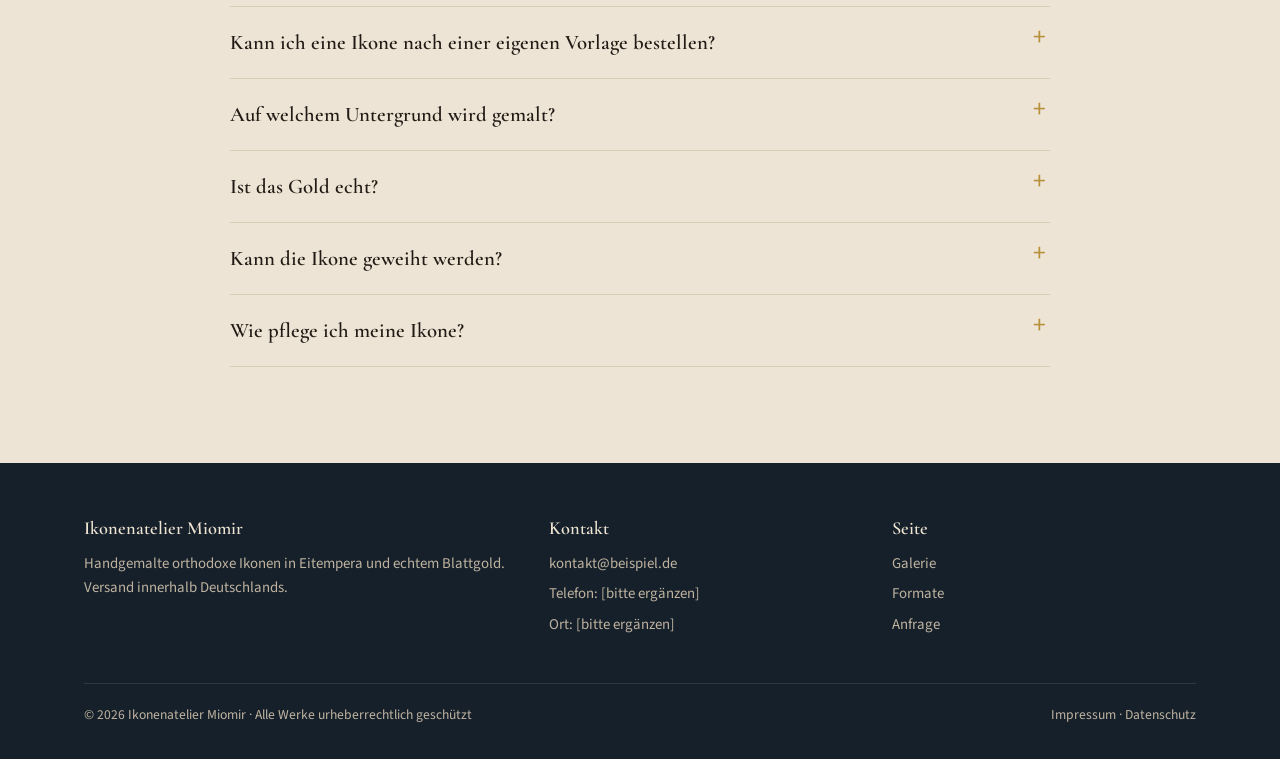
==== commit 503d3d33: "Künstler-Slideshow: neue Reihenfolge, ausführlichere Texte, feste Bildhöhe Co-Authored-By: Claude Op" ====
--- a/index.html
+++ b/index.html
@@ -8,7 +8,7 @@
 <link rel="preconnect" href="https://fonts.googleapis.com">
 <link rel="preconnect" href="https://fonts.gstatic.com" crossorigin>
 <link href="https://fonts.googleapis.com/css2?family=Cormorant+Garamond:ital,wght@0,500;0,600;1,500&family=Source+Sans+3:wght@400;600&display=swap" rel="stylesheet">
-<link rel="stylesheet" href="style.css">
+<link rel="stylesheet" href="style.css?v=20261124">
 </head>
 <body>
 
@@ -198,21 +198,21 @@
 
       <div class="artist-show" role="region" aria-roledescription="Bildergalerie" aria-label="Fotos von Miomir">
         <figure class="slide is-active" aria-roledescription="Bild" aria-label="1 von 3">
-          <img src="bilder/miomir-werkstatt.jpg" alt="Miomir in seiner Werkstatt mit einer kleinen Ikone der Gottesmutter in den Händen" style="object-position:center 60%">
-          <figcaption><span class="sl-num">01 / 03</span><b>In der Werkstatt</b>Hier entstehen Miomirs Ikonen – Schicht für Schicht, in Eitempera und echtem Blattgold.</figcaption>
+          <img src="bilder/miomir-frueh.jpg" alt="Miomir in jungen Jahren mit einem selbst gemalten Ikonenkreuz" style="object-position:center 12%">
+          <figcaption><span class="sl-num">01 / 03</span><b>Die Anfänge</b>Schon in jungen Jahren hat Miomir mit der Ikonenmalerei begonnen. Hier hält er eines seiner ersten Ikonenkreuze: in der Mitte der gekreuzigte Christus, ringsum Engel. Aus dieser frühen Leidenschaft ist eine Lebensaufgabe geworden.</figcaption>
         </figure>
         <figure class="slide" aria-roledescription="Bild" aria-label="2 von 3">
-          <img src="bilder/miomir-frueh.jpg" alt="Miomir in jungen Jahren mit einem selbst gemalten Ikonenkreuz" loading="lazy" style="object-position:center 12%">
-          <figcaption><span class="sl-num">02 / 03</span><b>Die Anfänge</b>In jungen Jahren mit einem seiner ersten Ikonenkreuze.</figcaption>
+          <img src="bilder/miomir.webp" alt="Porträtfoto von Miomir" loading="lazy" style="object-position:center 30%">
+          <figcaption><span class="sl-num">02 / 03</span><b>Miomir heute</b>Seit über zwanzig Jahren malt Miomir orthodoxe Ikonen – nach den überlieferten Vorbildern, mit Geduld und Demut. Er malt für die Gebetsecke zu Hause ebenso wie für Kirchen und Klöster. Geprägt hat ihn vor allem seine Zeit im Kloster Hilandar auf dem Berg Athos.</figcaption>
         </figure>
         <figure class="slide" aria-roledescription="Bild" aria-label="3 von 3">
-          <img src="bilder/miomir.webp" alt="Porträtfoto von Miomir" loading="lazy" style="object-position:center 30%">
-          <figcaption><span class="sl-num">03 / 03</span><b>Miomir heute</b>Seit über zwanzig Jahren malt er orthodoxe Ikonen – mit Geduld und Liebe zum Detail.</figcaption>
+          <img src="bilder/miomir-werkstatt.jpg" alt="Miomir in seiner Werkstatt mit einer kleinen Ikone der Gottesmutter in den Händen" loading="lazy" style="object-position:center 60%">
+          <figcaption><span class="sl-num">03 / 03</span><b>In der Werkstatt</b>Hier entstehen seine Ikonen – von der Kleinikone ab 10 × 10 cm bis zur großen Tafel von 2 × 2 m. Jede MDF-Platte wird geschliffen, mit Gesso grundiert und getrocknet. Dann malt Miomir Schicht für Schicht in Eitempera und vergoldet mit echtem Blattgold von 22 oder 24 Karat.</figcaption>
         </figure>
         <div class="sl-dots">
-          <button type="button" aria-label="Foto 1: In der Werkstatt" aria-current="true"></button>
-          <button type="button" aria-label="Foto 2: Die Anfänge"></button>
-          <button type="button" aria-label="Foto 3: Miomir heute"></button>
+          <button type="button" aria-label="Foto 1: Die Anfänge" aria-current="true"></button>
+          <button type="button" aria-label="Foto 2: Miomir heute"></button>
+          <button type="button" aria-label="Foto 3: In der Werkstatt"></button>
         </div>
       </div>
 
@@ -507,7 +507,7 @@
     const t = document.getElementById('thanks'); t.classList.add('show'); t.focus();
   });
 
-  // Künstler-Slideshow: wechselt alle 6 Sekunden, hält an, solange Maus oder Tastaturfokus darauf liegen
+  // Künstler-Slideshow: wechselt alle 9 Sekunden, hält an, solange Maus oder Tastaturfokus darauf liegen
   (() => {
     const root = document.querySelector('.artist-show');
     if (!root) return;
@@ -528,7 +528,7 @@
     };
     const schedule = () => {
       clearInterval(timer);
-      if (!reduceMotion && !hovering && !document.hidden) timer = setInterval(() => show(current + 1), 6000);
+      if (!reduceMotion && !hovering && !document.hidden) timer = setInterval(() => show(current + 1), 9000);
     };
 
     dots.forEach((d, n) => d.addEventListener('click', () => { show(n); schedule(); }));
--- a/style.css
+++ b/style.css
@@ -174,7 +174,7 @@
 .artist-show{position:relative;display:grid;margin-top:56px;background:var(--night);border-radius:var(--radius);overflow:hidden;box-shadow:0 18px 40px rgba(22,32,43,.18)}
 .artist-show .slide{grid-area:1/1;margin:0;display:grid;grid-template-columns:2fr 3fr;opacity:0;visibility:hidden;transition:opacity .9s ease,visibility 0s .9s}
 .artist-show .slide.is-active{opacity:1;visibility:visible;transition:opacity .9s ease}
-.artist-show .slide img{width:100%;height:100%;min-height:520px;object-fit:cover;filter:saturate(.92)}
+.artist-show .slide img{width:100%;height:100%;aspect-ratio:4/5;object-fit:cover;filter:saturate(.92)}
 .artist-show figcaption{display:flex;flex-direction:column;justify-content:center;padding:56px 64px 96px;color:#d9cfbd;font-size:1.15rem;line-height:1.6;border-left:2px solid var(--gold);background:radial-gradient(ellipse at 80% 30%,#24364a 0%,var(--night) 70%)}
 .artist-show figcaption b{display:block;font:600 clamp(2rem,3.4vw,2.8rem)/1.15 var(--serif);color:var(--gold-light);margin-bottom:.4em}
 .sl-num{font-size:.78rem;font-weight:600;letter-spacing:.2em;color:var(--gold);margin-bottom:18px}
@@ -187,7 +187,7 @@
 @media (max-width:700px){
   .artist-show{margin-top:40px}
   .artist-show .slide{grid-template-columns:1fr;grid-template-rows:auto 1fr}
-  .artist-show .slide img{min-height:0;height:auto;aspect-ratio:4/5}
+  .artist-show .slide img{height:auto}
   .artist-show figcaption{border-left:0;border-top:2px solid var(--gold);padding:24px 20px 72px;font-size:1rem;justify-content:flex-start}
   .sl-num{margin-bottom:10px}
   .sl-dots{left:10px;bottom:14px}
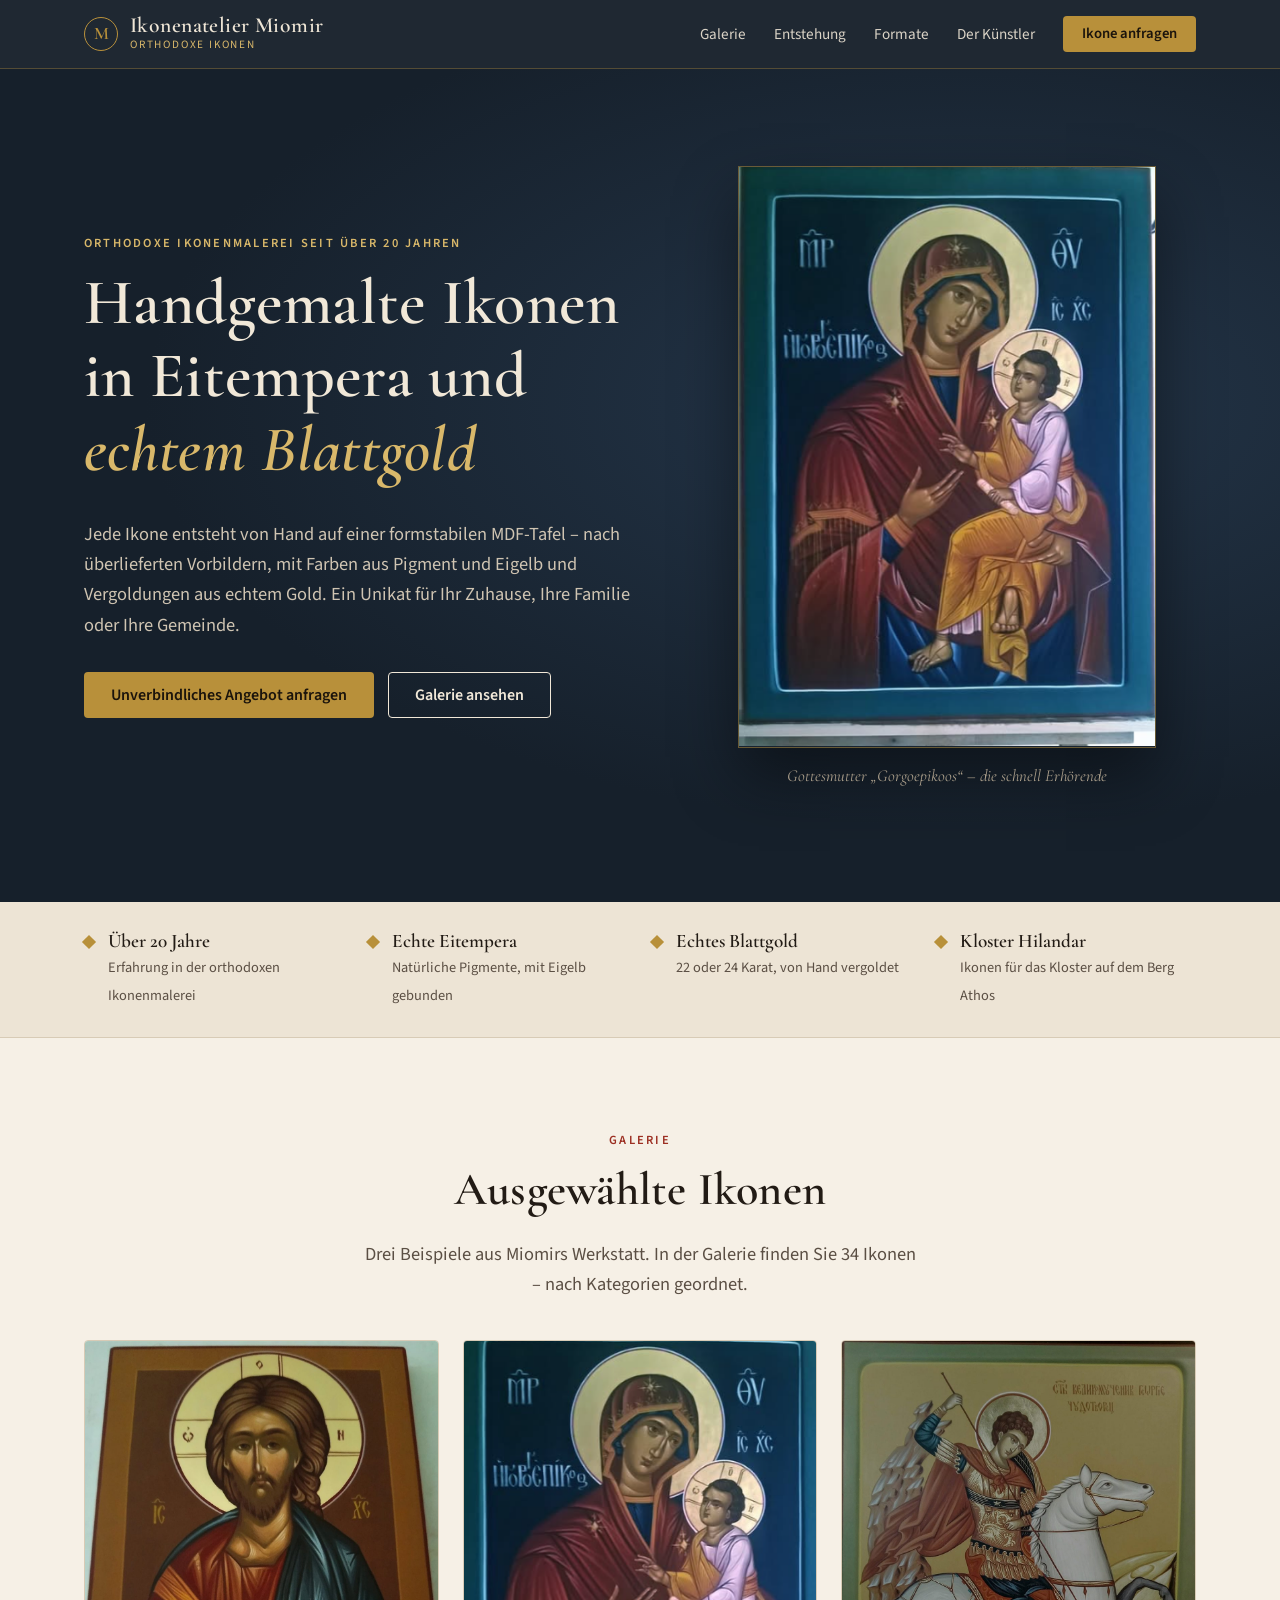
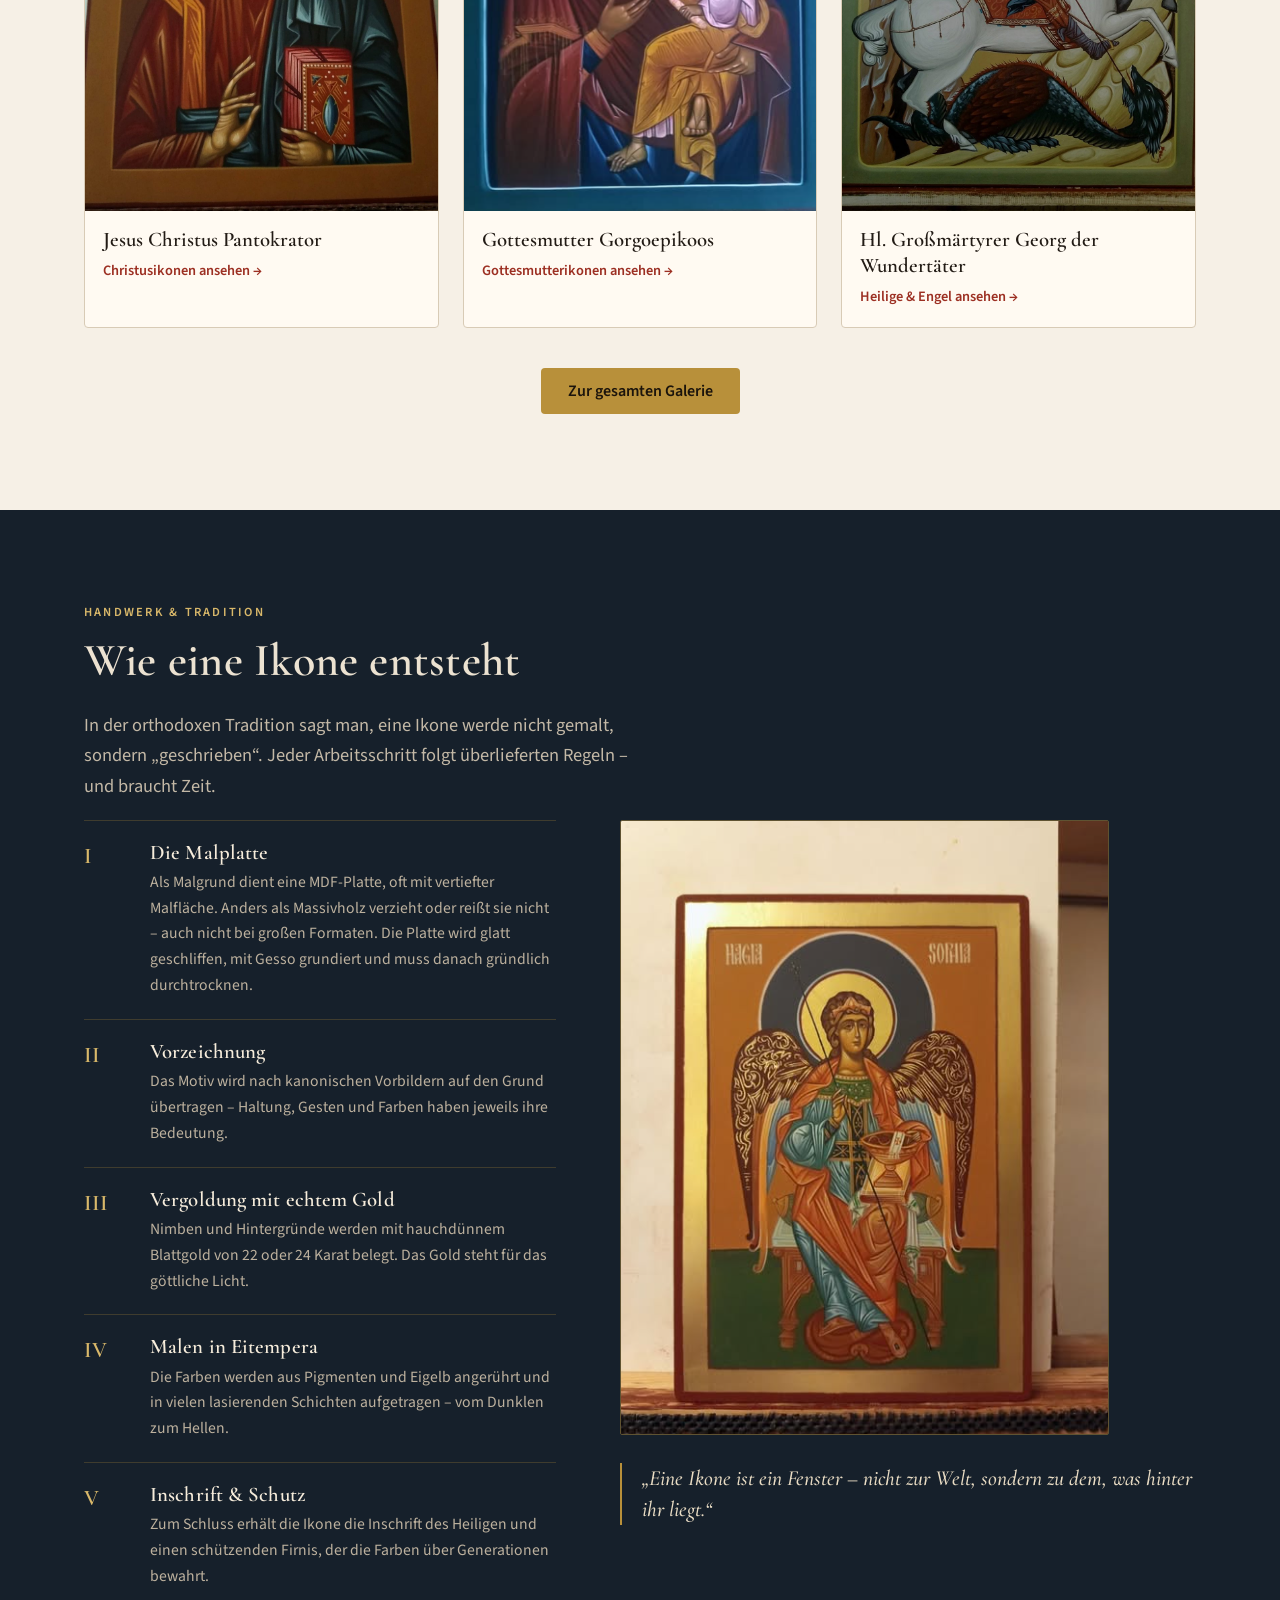
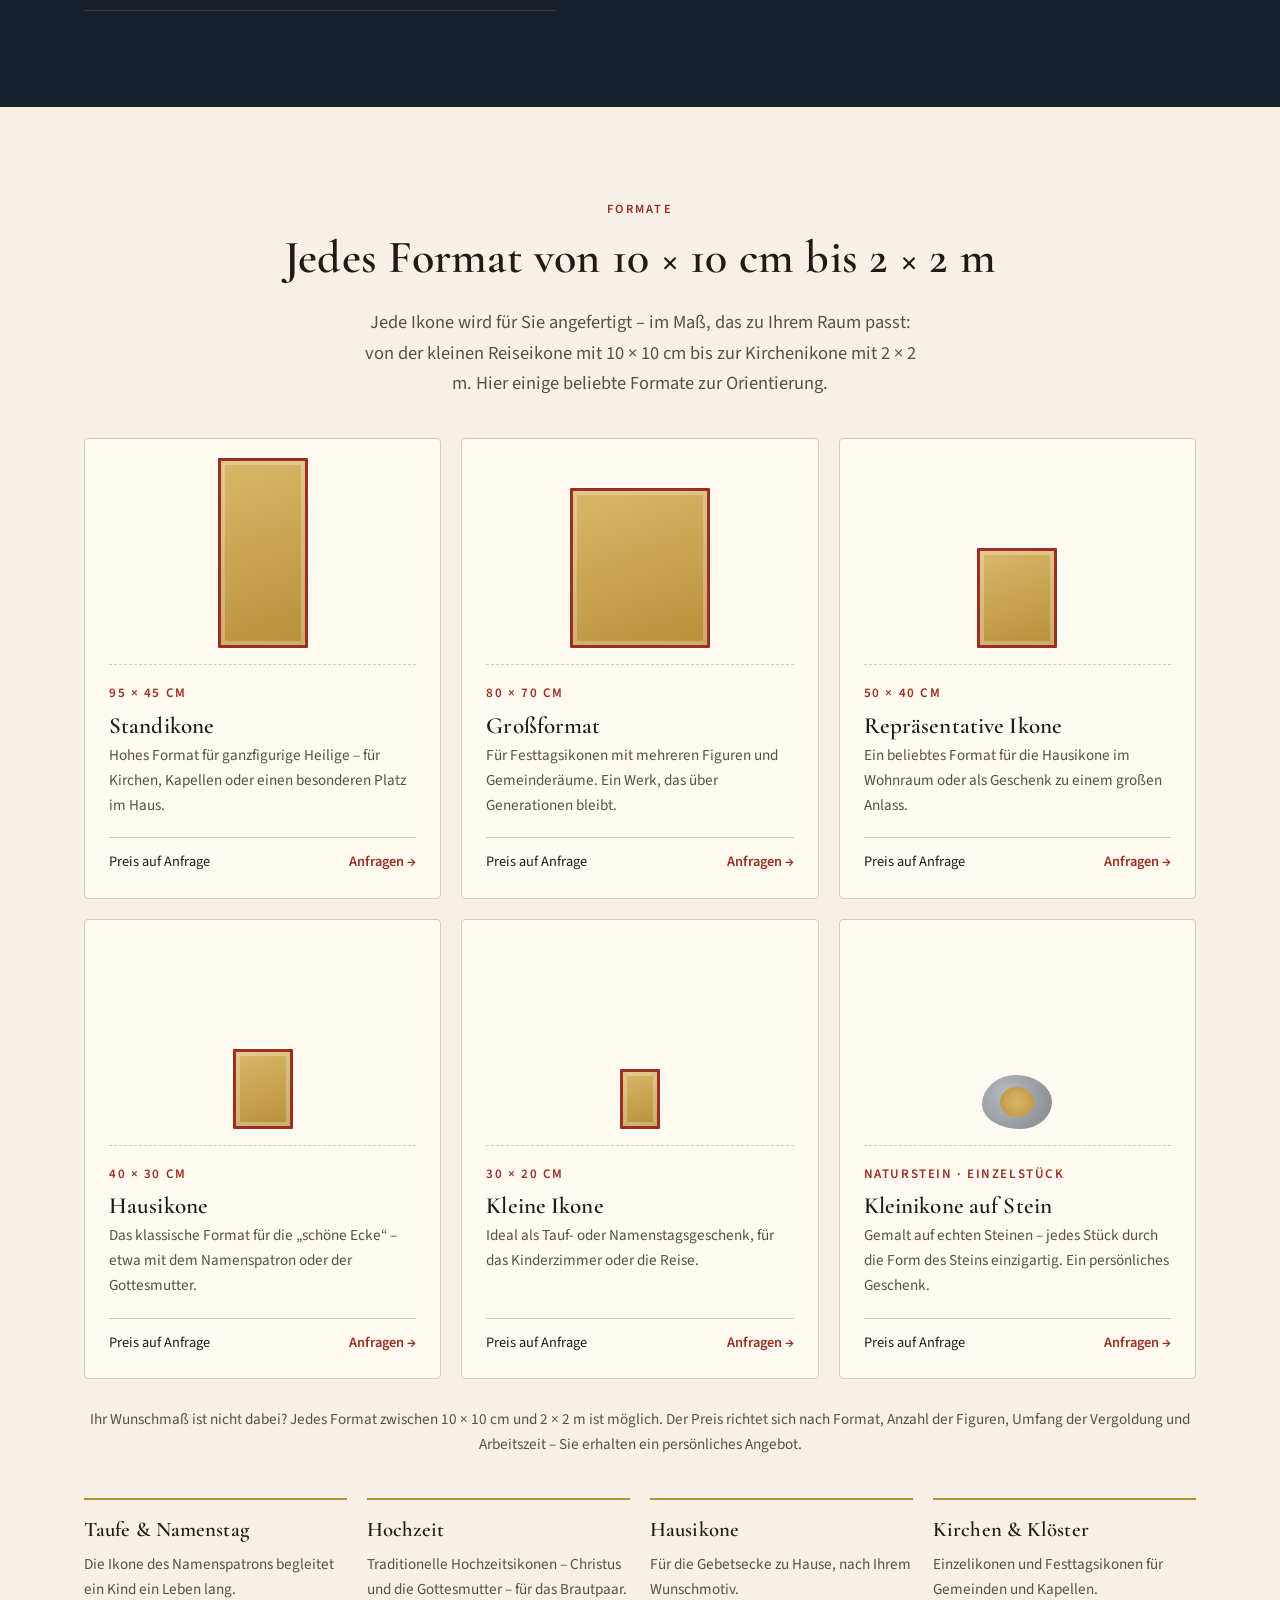
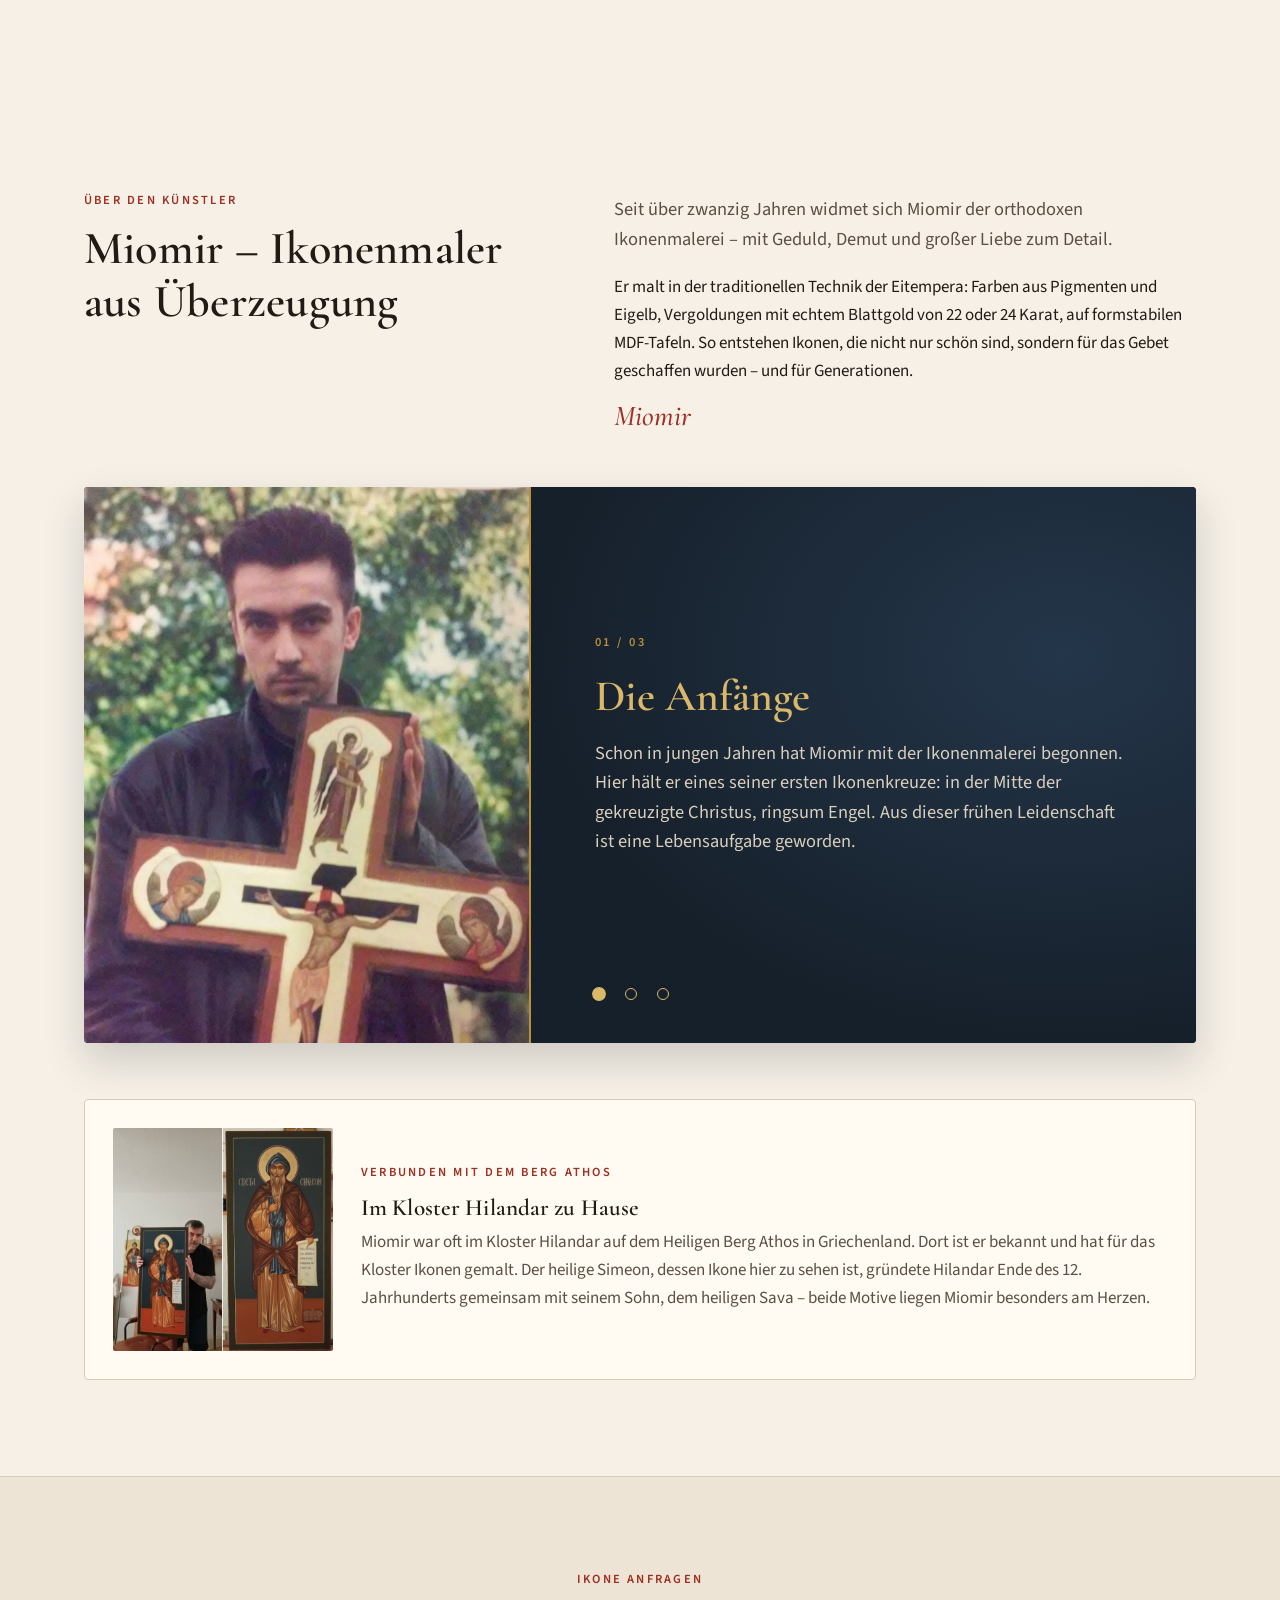
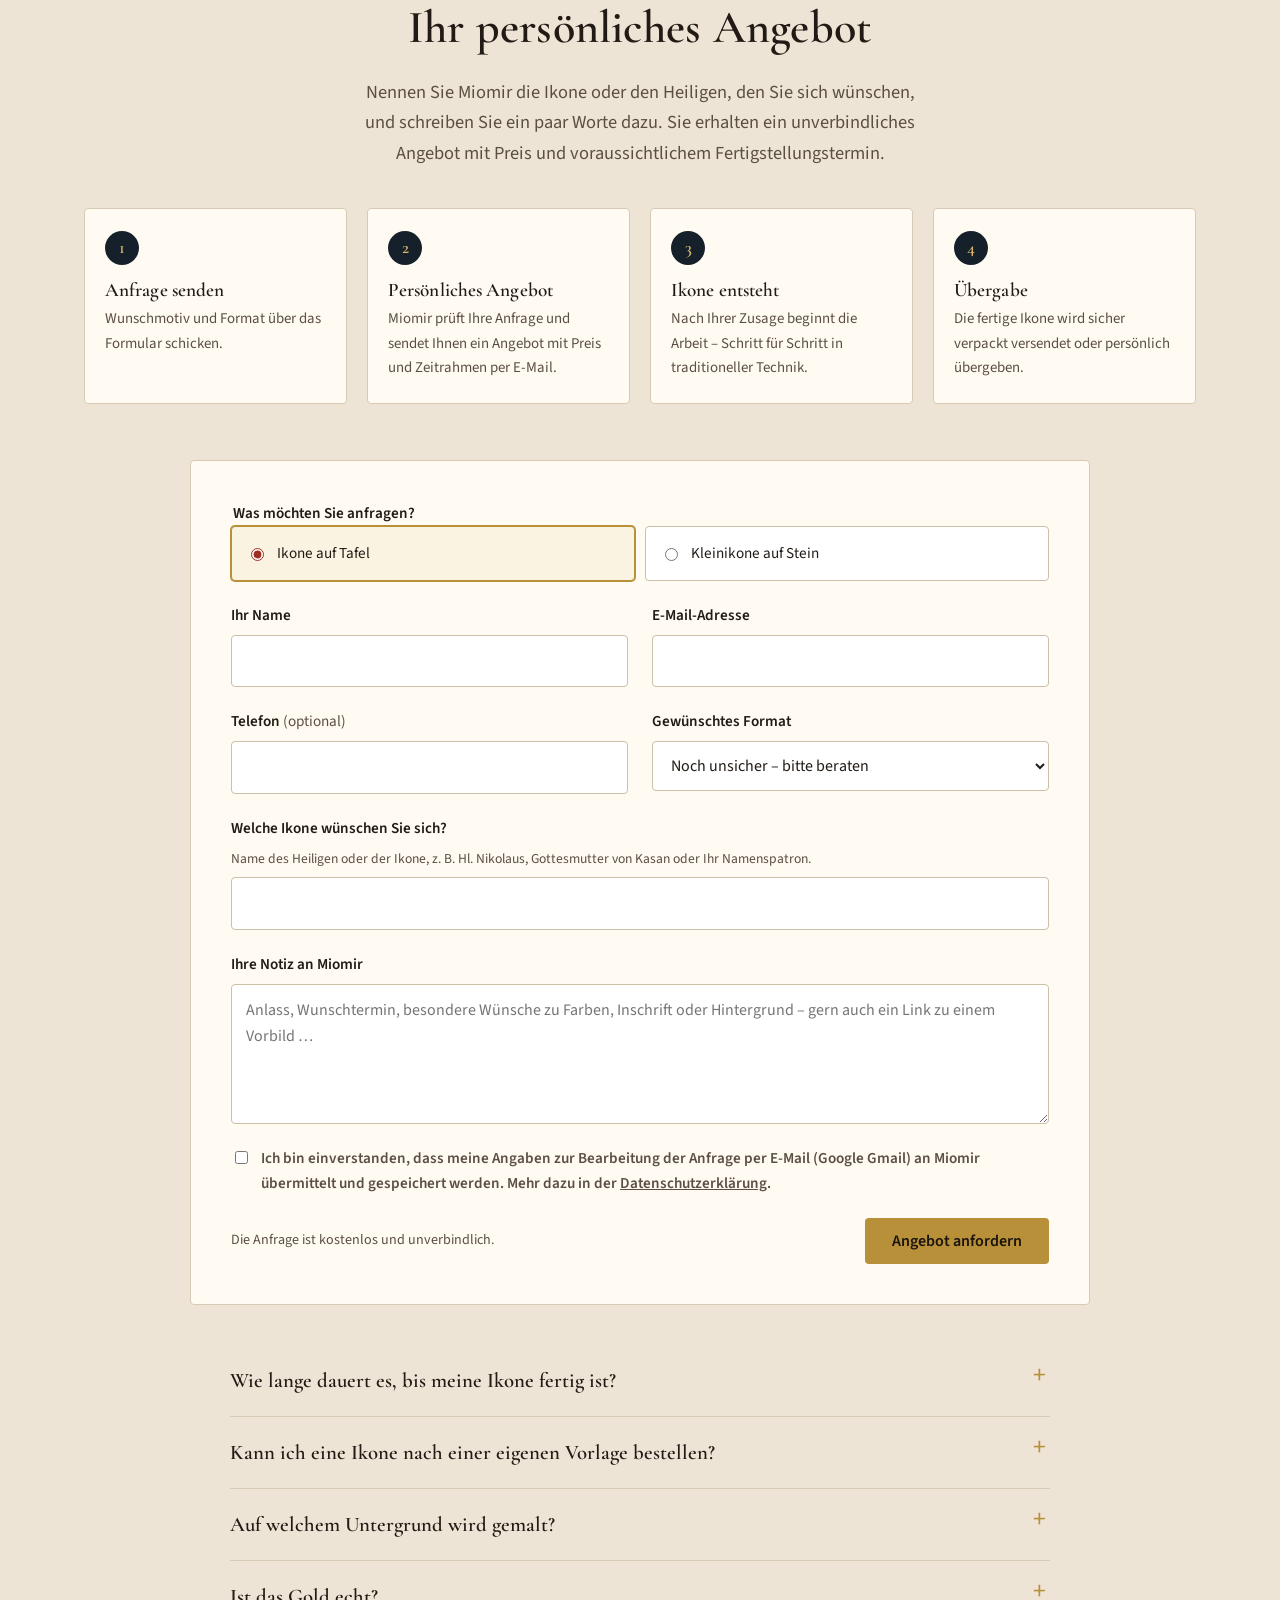
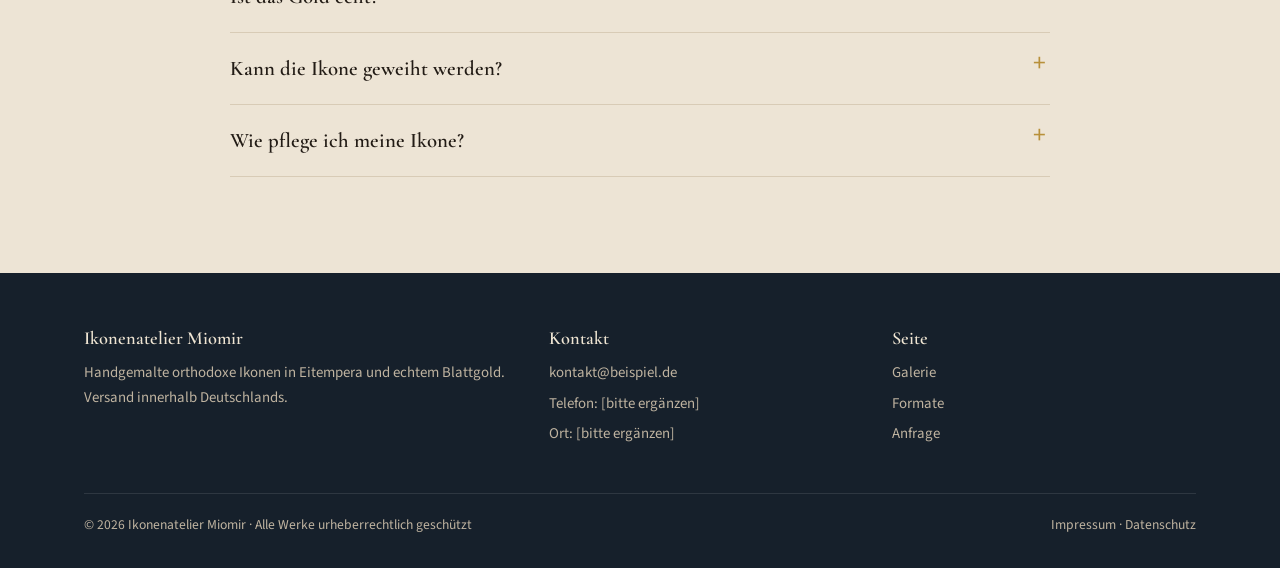
==== commit ef90e2c8: "Anfrageformular: ohne Bild-Upload, Ikone als Pflichtfeld, Versand über Google Apps Script (Gmail) Co" ====
--- a/index.html
+++ b/index.html
@@ -233,24 +233,22 @@
       <div class="center">
         <span class="eyebrow">Ikone anfragen</span>
         <h2>Ihr persönliches Angebot</h2>
-        <p class="lead">Schicken Sie Miomir ein Bild der Ikone, die Sie sich wünschen, und ein paar Worte dazu. Sie erhalten ein unverbindliches Angebot mit Preis und voraussichtlichem Fertigstellungstermin.</p>
+        <p class="lead">Nennen Sie Miomir die Ikone oder den Heiligen, den Sie sich wünschen, und schreiben Sie ein paar Worte dazu. Sie erhalten ein unverbindliches Angebot mit Preis und voraussichtlichem Fertigstellungstermin.</p>
       </div>
 
       <ol class="process">
-        <li><h3>Anfrage senden</h3><p>Wunschmotiv, Format und eine Bildvorlage über das Formular schicken.</p></li>
+        <li><h3>Anfrage senden</h3><p>Wunschmotiv und Format über das Formular schicken.</p></li>
         <li><h3>Persönliches Angebot</h3><p>Miomir prüft Ihre Anfrage und sendet Ihnen ein Angebot mit Preis und Zeitrahmen per E-Mail.</p></li>
         <li><h3>Ikone entsteht</h3><p>Nach Ihrer Zusage beginnt die Arbeit – Schritt für Schritt in traditioneller Technik.</p></li>
         <li><h3>Übergabe</h3><p>Die fertige Ikone wird sicher verpackt versendet oder persönlich übergeben.</p></li>
       </ol>
 
       <!--
-        VERSAND DER ANFRAGEN:
-        Standardmäßig gehen die Anfragen an anfrage.php (im selben Ordner). Das Skript schickt
-        sie mit den Bildern per E-Mail an Miomir – dort oben die beiden Adressen eintragen.
-        Ohne PHP-Hosting stattdessen im Skript unten FORM_ENDPOINT auf die Adresse eines
-        Formulardienstes setzen (z. B. https://formspree.io/f/xxxxxxx).
+        VERSAND DER ANFRAGEN: Das Formular schickt an eine Google-Apps-Script-Web-App, die die Anfrage
+        per Gmail an Miomir weiterleitet. Code und Anleitung: google-apps-script/Code.gs und README.md.
+        Die Adresse der Web-App steht unten im Skript bei FORM_ENDPOINT.
       -->
-      <form class="offer" id="offerForm" action="anfrage.php" method="post" enctype="multipart/form-data" novalidate>
+      <form class="offer" id="offerForm" method="post" novalidate>
         <!-- Spam-Schutz: für Menschen unsichtbar, Bots füllen es aus -->
         <div aria-hidden="true" style="position:absolute;left:-9999px;width:1px;height:1px;overflow:hidden">
           <label for="website">Bitte leer lassen</label>
@@ -292,28 +290,19 @@
           </select>
         </div>
         <div class="field full">
-          <label for="motiv">Motiv</label>
-          <input id="motiv" name="motiv" type="text" placeholder="z. B. Hl. Nikolaus, Gottesmutter von Kasan, Namenspatron …">
-        </div>
-
-        <div class="field full">
-          <span style="font-weight:600;font-size:.95rem" id="uploadLabel">Bildvorlage</span>
-          <p class="hint">Ein Foto der Ikone, die Sie sich wünschen. JPG, PNG oder WEBP, bis zu 5 Bilder.</p>
-          <label class="dropzone" id="dropzone" aria-labelledby="uploadLabel">
-            <input id="bilder" name="bilder" type="file" accept="image/*" multiple>
-            <svg width="34" height="34" viewBox="0 0 24 24" fill="none" stroke="currentColor" stroke-width="1.4" aria-hidden="true" style="color:var(--gold);margin:0 auto 8px;display:block"><rect x="3" y="3" width="18" height="18" rx="2"/><circle cx="9" cy="9" r="2"/><path d="m21 15-5-5L5 21"/></svg>
-            Bild hierher ziehen oder <strong>Datei auswählen</strong>
-          </label>
-          <div class="previews" id="previews"></div>
+          <label for="motiv">Welche Ikone wünschen Sie sich?</label>
+          <p class="hint" id="motivHint">Name des Heiligen oder der Ikone, z. B. Hl. Nikolaus, Gottesmutter von Kasan oder Ihr Namenspatron.</p>
+          <input id="motiv" name="motiv" type="text" aria-describedby="motivHint" required>
+          <span class="error">Bitte nennen Sie die gewünschte Ikone oder den Heiligen.</span>
         </div>
 
         <div class="field full">
           <label for="notiz">Ihre Notiz an Miomir</label>
-          <textarea id="notiz" name="notiz" placeholder="Anlass, Wunschtermin, besondere Wünsche zu Farben, Inschrift oder Hintergrund …"></textarea>
+          <textarea id="notiz" name="notiz" placeholder="Anlass, Wunschtermin, besondere Wünsche zu Farben, Inschrift oder Hintergrund – gern auch ein Link zu einem Vorbild …"></textarea>
         </div>
 
         <div class="field full" id="consentField">
-          <label class="consent"><input type="checkbox" id="consent" name="datenschutz" required> <span>Ich bin einverstanden, dass meine Angaben zur Bearbeitung der Anfrage gespeichert werden. Mehr dazu in der <a href="#">Datenschutzerklärung</a>.</span></label>
+          <label class="consent"><input type="checkbox" id="consent" name="datenschutz" required> <span>Ich bin einverstanden, dass meine Angaben zur Bearbeitung der Anfrage per E-Mail (Google Gmail) an Miomir übermittelt und gespeichert werden. Mehr dazu in der <a href="#">Datenschutzerklärung</a>.</span></label>
           <span class="error">Bitte bestätigen Sie die Datenschutzhinweise.</span>
         </div>
 
@@ -328,12 +317,12 @@
       <div class="thanks" id="thanks" role="status" tabindex="-1">
         <div class="ornament" style="justify-content:center">✦</div>
         <h2>Vielen Dank für Ihre Anfrage</h2>
-        <p class="lead" style="margin:0 auto">Miomir sieht sich Ihre Vorlage an und schickt Ihnen ein persönliches Angebot mit Preis und Zeitrahmen an <strong id="thanksMail"></strong>.</p>
+        <p class="lead" style="margin:0 auto">Miomir sieht sich Ihre Anfrage an und schickt Ihnen ein persönliches Angebot mit Preis und Zeitrahmen an <strong id="thanksMail"></strong>.</p>
       </div>
 
       <div class="faq">
         <details><summary>Wie lange dauert es, bis meine Ikone fertig ist?</summary><p>Das hängt von Format, Motiv und Vergoldung ab. Eine Ikone entsteht in vielen Schichten, die jeweils trocknen müssen. Den voraussichtlichen Fertigstellungstermin nennt Miomir Ihnen im Angebot.</p></details>
-        <details><summary>Kann ich eine Ikone nach einer eigenen Vorlage bestellen?</summary><p>Ja. Schicken Sie einfach ein Foto der gewünschten Ikone mit. Miomir malt sie in seiner Handschrift und in traditioneller Technik – kein Druck, keine Kopie, sondern ein Original.</p></details>
+        <details><summary>Kann ich eine Ikone nach einer eigenen Vorlage bestellen?</summary><p>Ja. Nennen Sie im Formular die gewünschte Ikone – ein Foto Ihrer Vorlage können Sie Miomir gern per E-Mail schicken, sobald er sich bei Ihnen meldet. Er malt sie in seiner Handschrift und in traditioneller Technik – kein Druck, keine Kopie, sondern ein Original.</p></details>
         <details><summary>Auf welchem Untergrund wird gemalt?</summary><p>Auf geschliffenen MDF-Platten, grundiert mit Gesso. Sie sind formstabil, verziehen sich nicht und reißen nicht – so bleibt die Malschicht auch bei großen Ikonen dauerhaft erhalten. Kleinikonen malt Miomir auch auf echten Natursteinen.</p></details>
         <details><summary>Ist das Gold echt?</summary><p>Ja. Für Nimben, Hintergründe und Ornamente verwendet Miomir echtes Blattgold mit 22 oder 24 Karat – kein Schlagmetall und keine Goldfarbe.</p></details>
         <details><summary>Kann die Ikone geweiht werden?</summary><p>Viele Kunden lassen ihre Ikone in ihrer Kirche segnen. Sprechen Sie Ihren Wunsch gern in der Anfrage an.</p></details>
@@ -376,15 +365,10 @@
 
 <script>
   // ── Versand-Einstellungen ──────────────────────────────────────────────
-  // Wohin die Anfrage geschickt wird. 'anfrage.php' = eigenes PHP-Skript beim Webhoster.
-  // Ohne PHP: Adresse eines Formulardienstes eintragen, z. B. 'https://formspree.io/f/xxxxxxx'.
-  const FORM_ENDPOINT = 'anfrage.php';
-  // Wird die Seite direkt als Datei geöffnet (Doppelklick) oder als Vorschau auf GitHub Pages
-  // gezeigt, gibt es kein PHP – dann zeigt das Formular nur die Bestätigung an, ohne etwas zu verschicken.
-  const DEMO_MODE = location.protocol === 'file:' || location.hostname.endsWith('github.io');
-  // Fotos werden vor dem Senden verkleinert (längste Seite in Pixeln), damit auch
-  // große Handyfotos zuverlässig ankommen.
-  const MAX_BILD_PIXEL = 2000;
+  // Adresse der Google-Apps-Script-Web-App (endet auf /exec). Anleitung: README.md
+  const FORM_ENDPOINT = '';
+  // Solange keine Adresse eingetragen ist, zeigt das Formular nur die Bestätigung an, ohne etwas zu verschicken.
+  const DEMO_MODE = !FORM_ENDPOINT;
 
   document.getElementById('year').textContent = new Date().getFullYear();
 
@@ -407,34 +391,12 @@
     document.querySelector(`input[name=art][value="${a.dataset.format === 'Kleinikone auf Stein' ? 'Kleinikone auf Stein' : 'Ikone auf MDF-Tafel'}"]`).checked = true;
   }));
 
-  // Bild-Upload mit Vorschau
-  const input = document.getElementById('bilder'), drop = document.getElementById('dropzone'), previews = document.getElementById('previews');
-  let files = [];
-  function render(){
-    previews.innerHTML = '';
-    files.forEach((f, i) => {
-      const fig = document.createElement('figure');
-      const img = document.createElement('img'); img.src = URL.createObjectURL(f); img.alt = 'Vorschau ' + f.name;
-      const cap = document.createElement('figcaption'); cap.textContent = f.name;
-      const rm = document.createElement('button'); rm.type = 'button'; rm.textContent = '×'; rm.setAttribute('aria-label', f.name + ' entfernen');
-      rm.onclick = () => { files.splice(i, 1); render(); };
-      fig.append(img, cap, rm); previews.append(fig);
-    });
-  }
-  function addFiles(list){
-    [...list].filter(f => f.type.startsWith('image/')).forEach(f => { if (files.length < 5) files.push(f); });
-    render();
-  }
-  input.addEventListener('change', () => { addFiles(input.files); input.value = ''; });
-  ['dragenter','dragover'].forEach(ev => drop.addEventListener(ev, e => { e.preventDefault(); drop.classList.add('drag'); }));
-  ['dragleave','drop'].forEach(ev => drop.addEventListener(ev, e => { e.preventDefault(); drop.classList.remove('drag'); }));
-  drop.addEventListener('drop', e => addFiles(e.dataTransfer.files));
-
   // Validierung (beim Verlassen eines Feldes und beim Absenden)
   const form = document.getElementById('offerForm');
   const checks = {
     name: el => el.value.trim().length > 1,
     email: el => /^[^\s@]+@[^\s@]+\.[^\s@]+$/.test(el.value.trim()),
+    motiv: el => el.value.trim().length > 1,
     consent: el => el.checked
   };
   function validate(id){
@@ -450,23 +412,6 @@
     el.addEventListener('change', () => validate(id));
   });
 
-  // Großes Foto verkleinern und als JPEG neu speichern; bei Problemen das Original senden
-  async function verkleinern(file){
-    try {
-      const bmp = await createImageBitmap(file);
-      const scale = Math.min(1, MAX_BILD_PIXEL / Math.max(bmp.width, bmp.height));
-      if (scale === 1 && file.size < 1.5 * 1024 * 1024) return file;
-      const c = document.createElement('canvas');
-      c.width = Math.round(bmp.width * scale); c.height = Math.round(bmp.height * scale);
-      const ctx = c.getContext('2d');
-      ctx.fillStyle = '#fff'; ctx.fillRect(0, 0, c.width, c.height);
-      ctx.drawImage(bmp, 0, 0, c.width, c.height);
-      const blob = await new Promise(r => c.toBlob(r, 'image/jpeg', 0.86));
-      if (!blob) return file;
-      return new File([blob], file.name.replace(/\.[^.]+$/, '') + '.jpg', { type: 'image/jpeg' });
-    } catch { return file; }
-  }
-
   const errorBox = document.getElementById('formError');
   const submitBtn = document.getElementById('submitBtn');
   function zeigeFehler(text){
@@ -485,14 +430,12 @@
       submitBtn.disabled = true;
       submitBtn.innerHTML = '<span class="spinner" aria-hidden="true"></span> Wird gesendet …';
       try {
-        const data = new FormData(form);
-        data.delete('bilder');
-        const bilder = await Promise.all(files.map(verkleinern));
-        bilder.forEach(f => data.append('bilder[]', f, f.name));
-        const res = await fetch(FORM_ENDPOINT, { method: 'POST', body: data, headers: { 'Accept': 'application/json' } });
+        // Als einfaches Formular-POST senden (kein CORS-Vorabtest nötig, so nimmt Google Apps Script es an)
+        const data = new URLSearchParams(new FormData(form));
+        const res = await fetch(FORM_ENDPOINT, { method: 'POST', body: data });
         let json = {};
         try { json = await res.json(); } catch {}
-        if (!res.ok || json.ok === false) {
+        if (!res.ok || json.ok !== true) {
           throw new Error(json.nachricht || 'Ihre Anfrage konnte gerade nicht gesendet werden. Bitte versuchen Sie es in einigen Minuten erneut oder schreiben Sie uns direkt eine E-Mail.');
         }
       } catch (err) {
--- a/style.css
+++ b/style.css
@@ -106,17 +106,6 @@
 .work figcaption b{display:block;font:600 1.2rem/1.25 var(--serif)}
 .work figcaption span{font-size:.86rem;color:var(--ink-soft)}
 .work.hidden{display:none}
-.more-works{margin-top:56px;border-top:1px solid var(--line);padding-top:40px}
-.more-works.alone{margin-top:0;border-top:0;padding-top:0}
-.more-works h3{font-size:1.7rem;text-align:center;margin-bottom:.2em}
-.more-note{text-align:center;color:var(--ink-soft);margin:0 auto 28px;max-width:60ch}
-.tiles{display:grid;grid-template-columns:repeat(auto-fill,minmax(150px,1fr));gap:16px}
-.work.tile{margin:0}
-.work.tile img{aspect-ratio:1/1;object-fit:cover}
-.work.tile figcaption{padding:10px 12px 12px}
-.work.tile figcaption b{font-size:1.02rem}
-.work.tile figcaption span{display:block;font-size:.8rem;line-height:1.35}
-@media (max-width:520px){.tiles{grid-template-columns:repeat(2,1fr);gap:12px}}
 
 /* Lightbox */
 .lightbox{position:fixed;inset:0;background:rgba(12,14,18,.92);display:none;align-items:center;justify-content:center;z-index:100;padding:24px}
@@ -227,15 +216,6 @@
 .types label:has(input:checked){border-color:var(--gold);background:#fbf3e2;box-shadow:0 0 0 1px var(--gold)}
 .types input{accent-color:var(--cinnabar)}
 @media (max-width:560px){.types{grid-template-columns:1fr}}
-.dropzone{border:1.5px dashed #c3b296;border-radius:var(--radius);background:#fff;padding:28px;text-align:center;cursor:pointer;transition:background .2s,border-color .2s}
-.dropzone.drag{background:#fbf3e2;border-color:var(--gold)}
-.dropzone strong{color:var(--cinnabar)}
-.dropzone input{position:absolute;width:1px;height:1px;opacity:0}
-.previews{display:flex;flex-wrap:wrap;gap:12px;margin-top:4px}
-.previews figure{margin:0;position:relative;width:96px}
-.previews img{width:96px;height:96px;object-fit:cover;border-radius:var(--radius);border:1px solid var(--line)}
-.previews figcaption{font-size:.72rem;color:var(--ink-soft);white-space:nowrap;overflow:hidden;text-overflow:ellipsis}
-.previews button{position:absolute;top:-8px;right:-8px;width:26px;height:26px;border-radius:50%;border:0;background:var(--ink);color:#fff;cursor:pointer;font-size:.9rem;line-height:1}
 .consent{display:flex;gap:10px;align-items:flex-start;font-size:.92rem;color:var(--ink-soft)}
 .consent input{margin-top:5px;accent-color:var(--cinnabar)}
 .form-actions{grid-column:1/-1;display:flex;flex-wrap:wrap;gap:16px;align-items:center;justify-content:space-between}
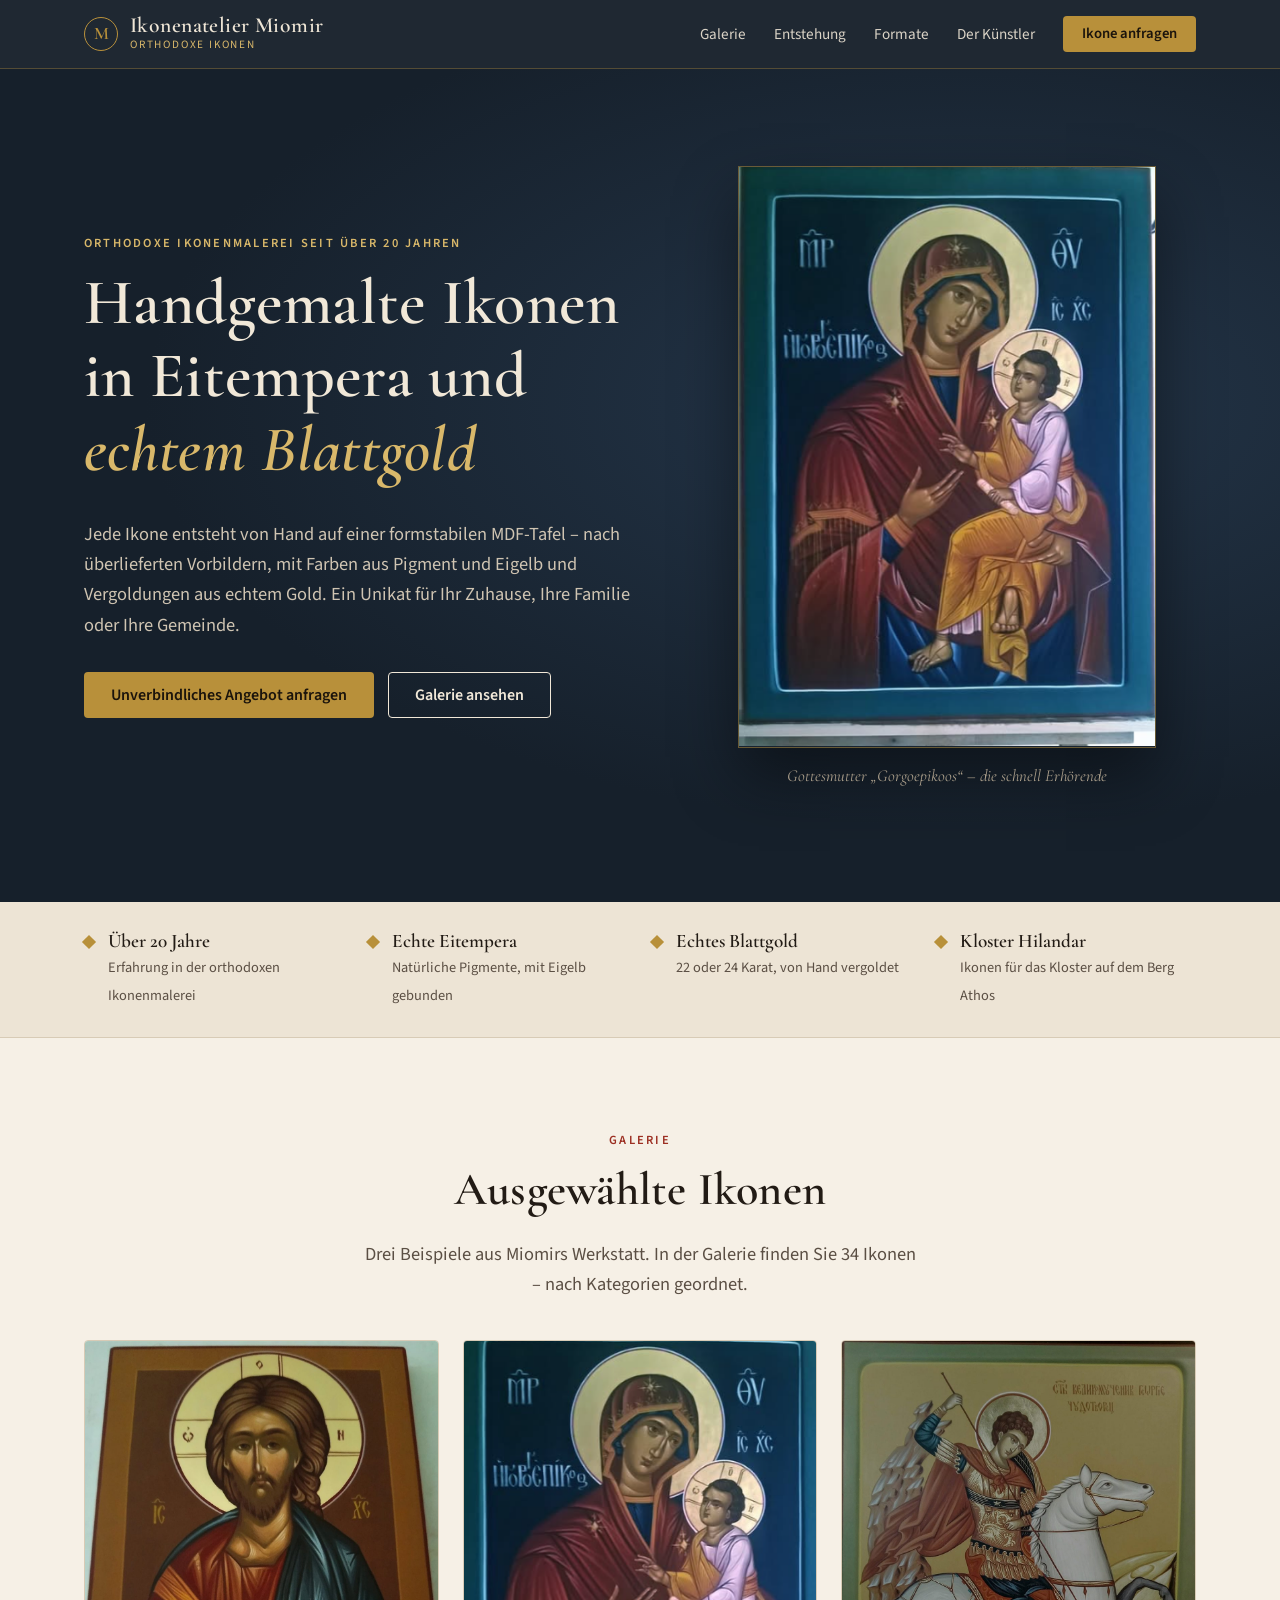
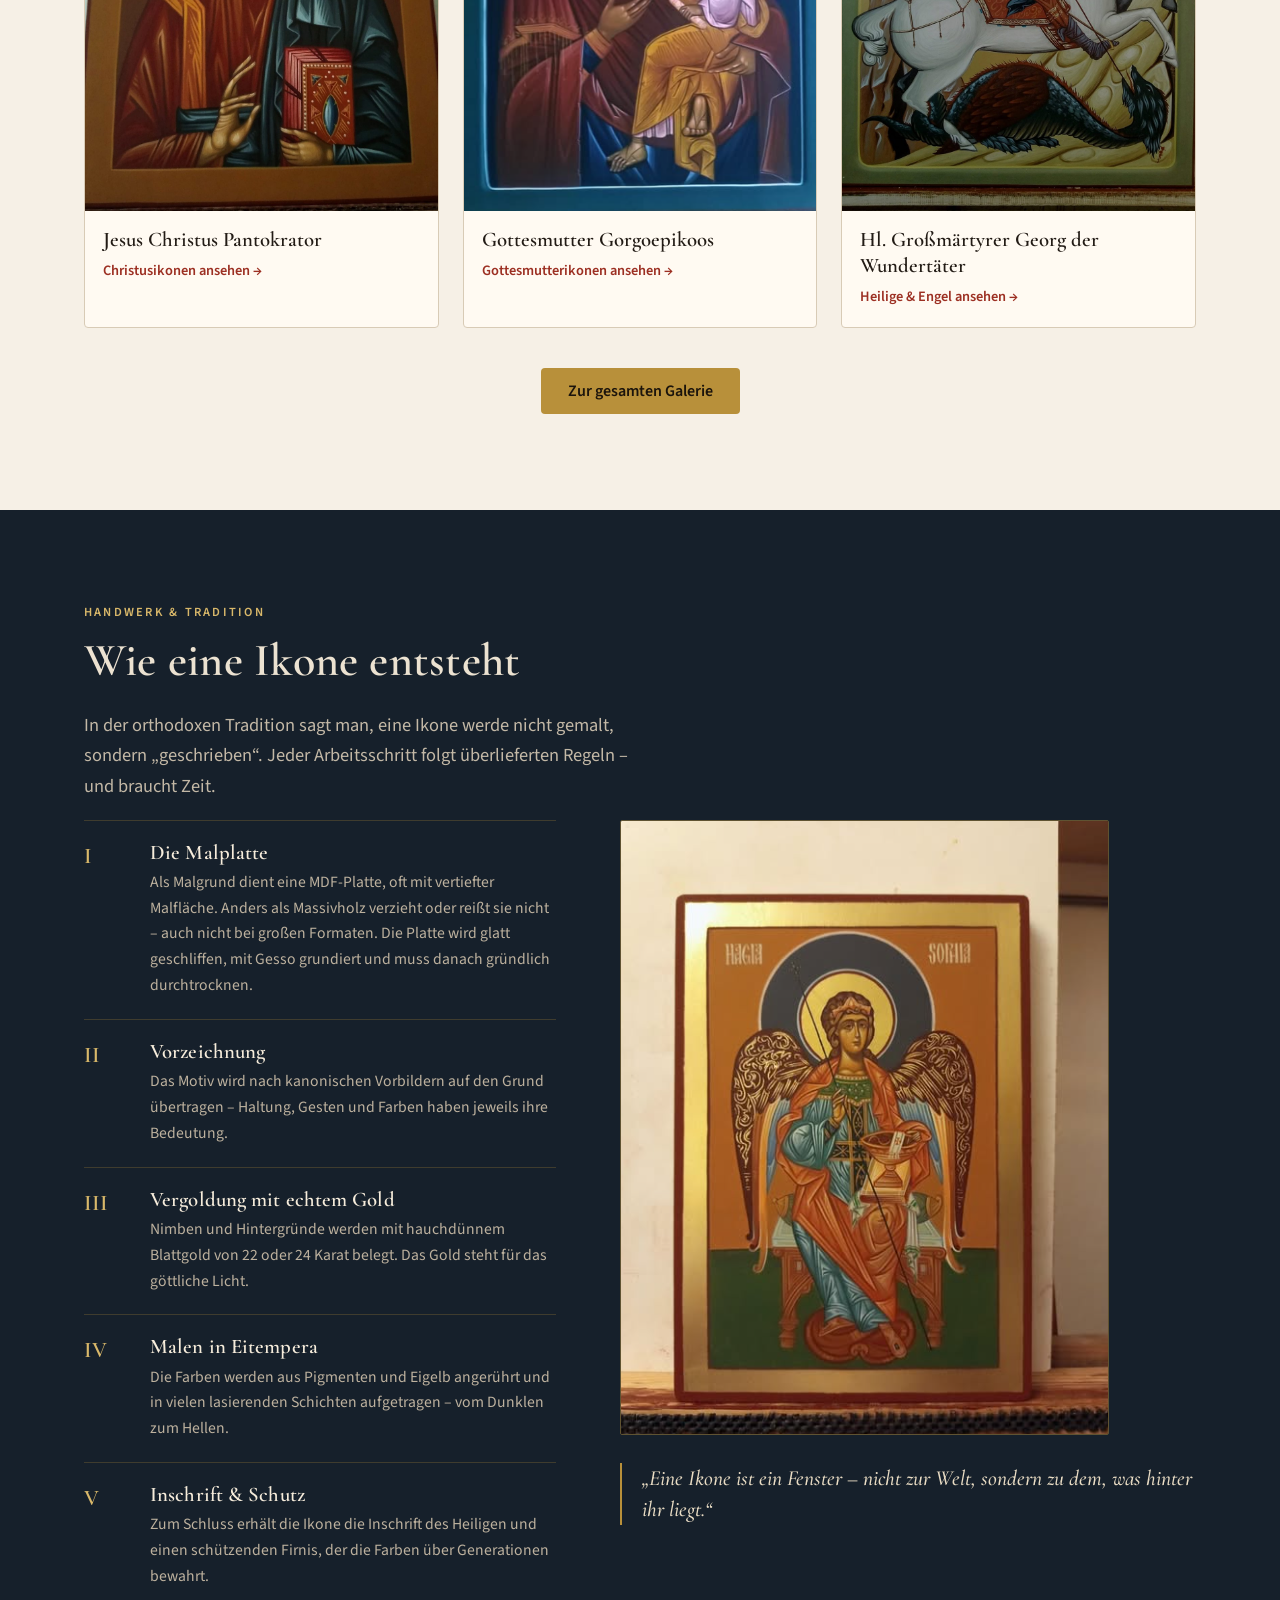
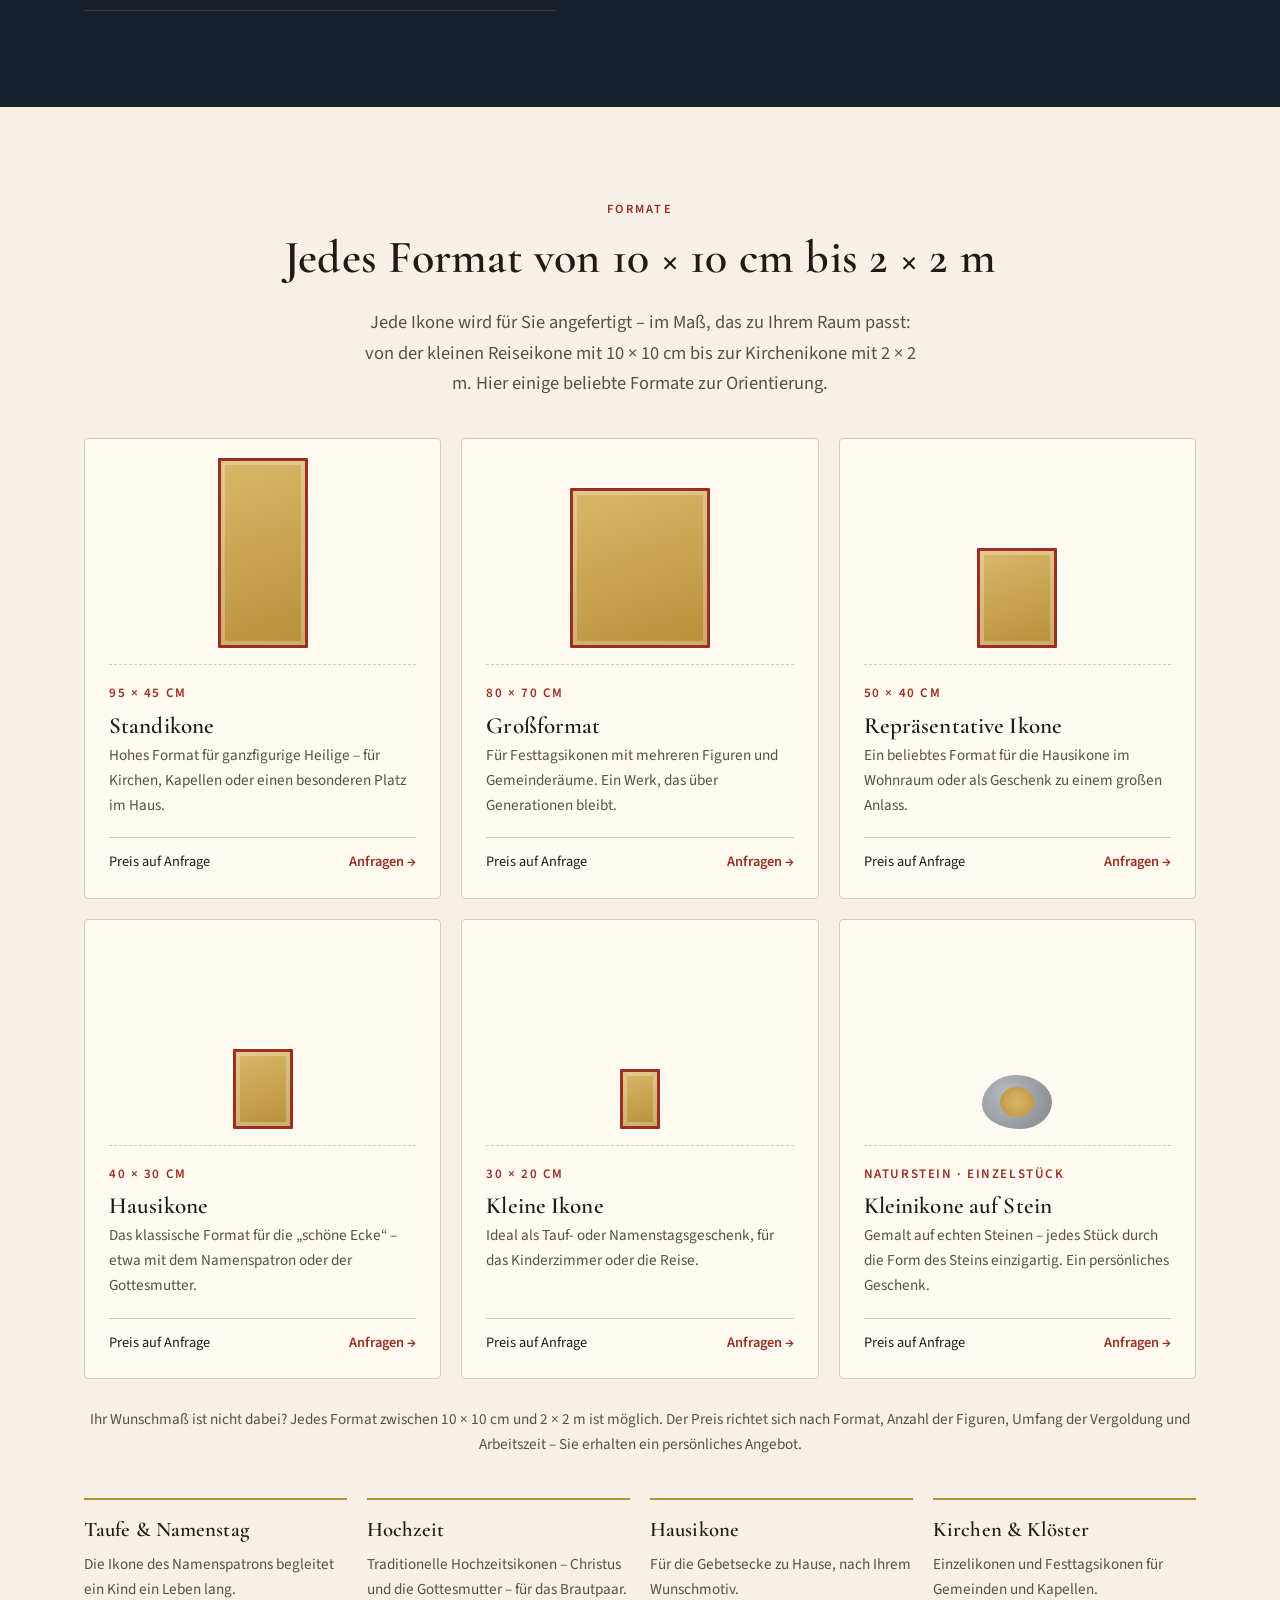
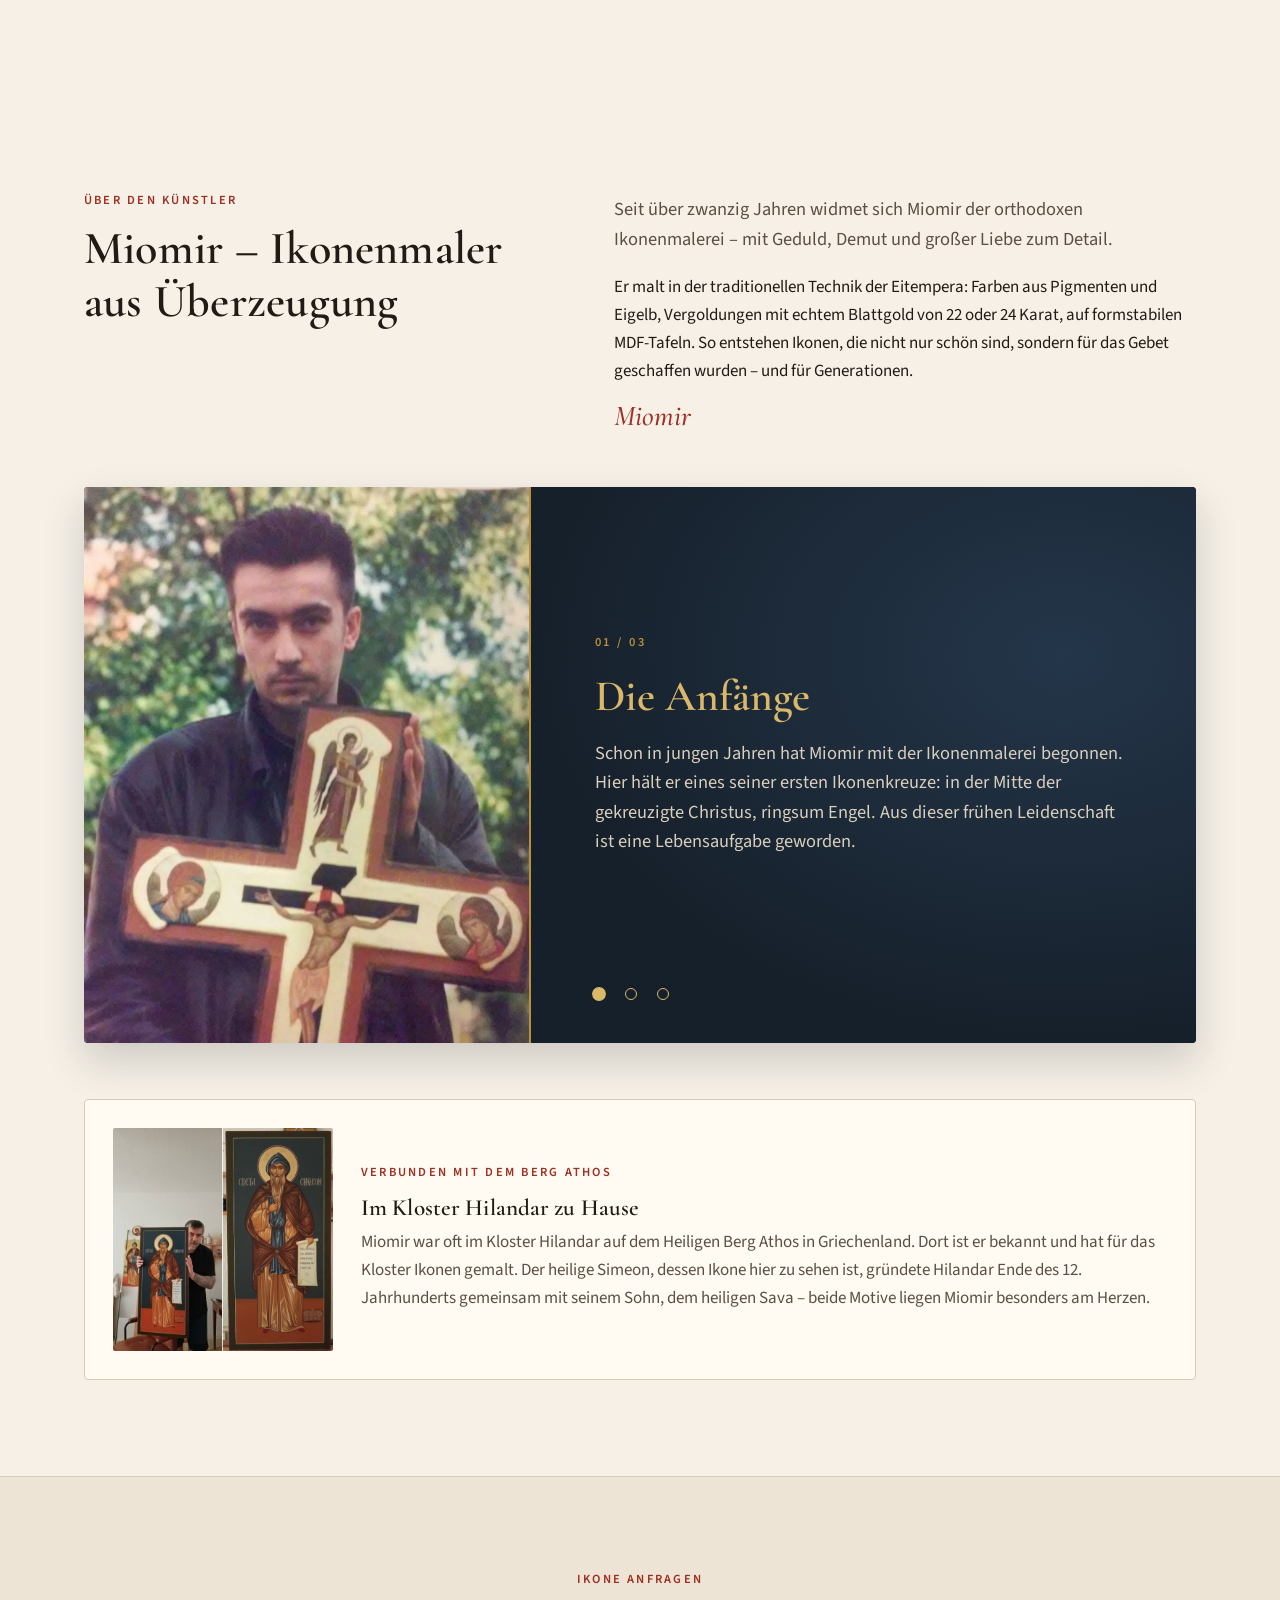
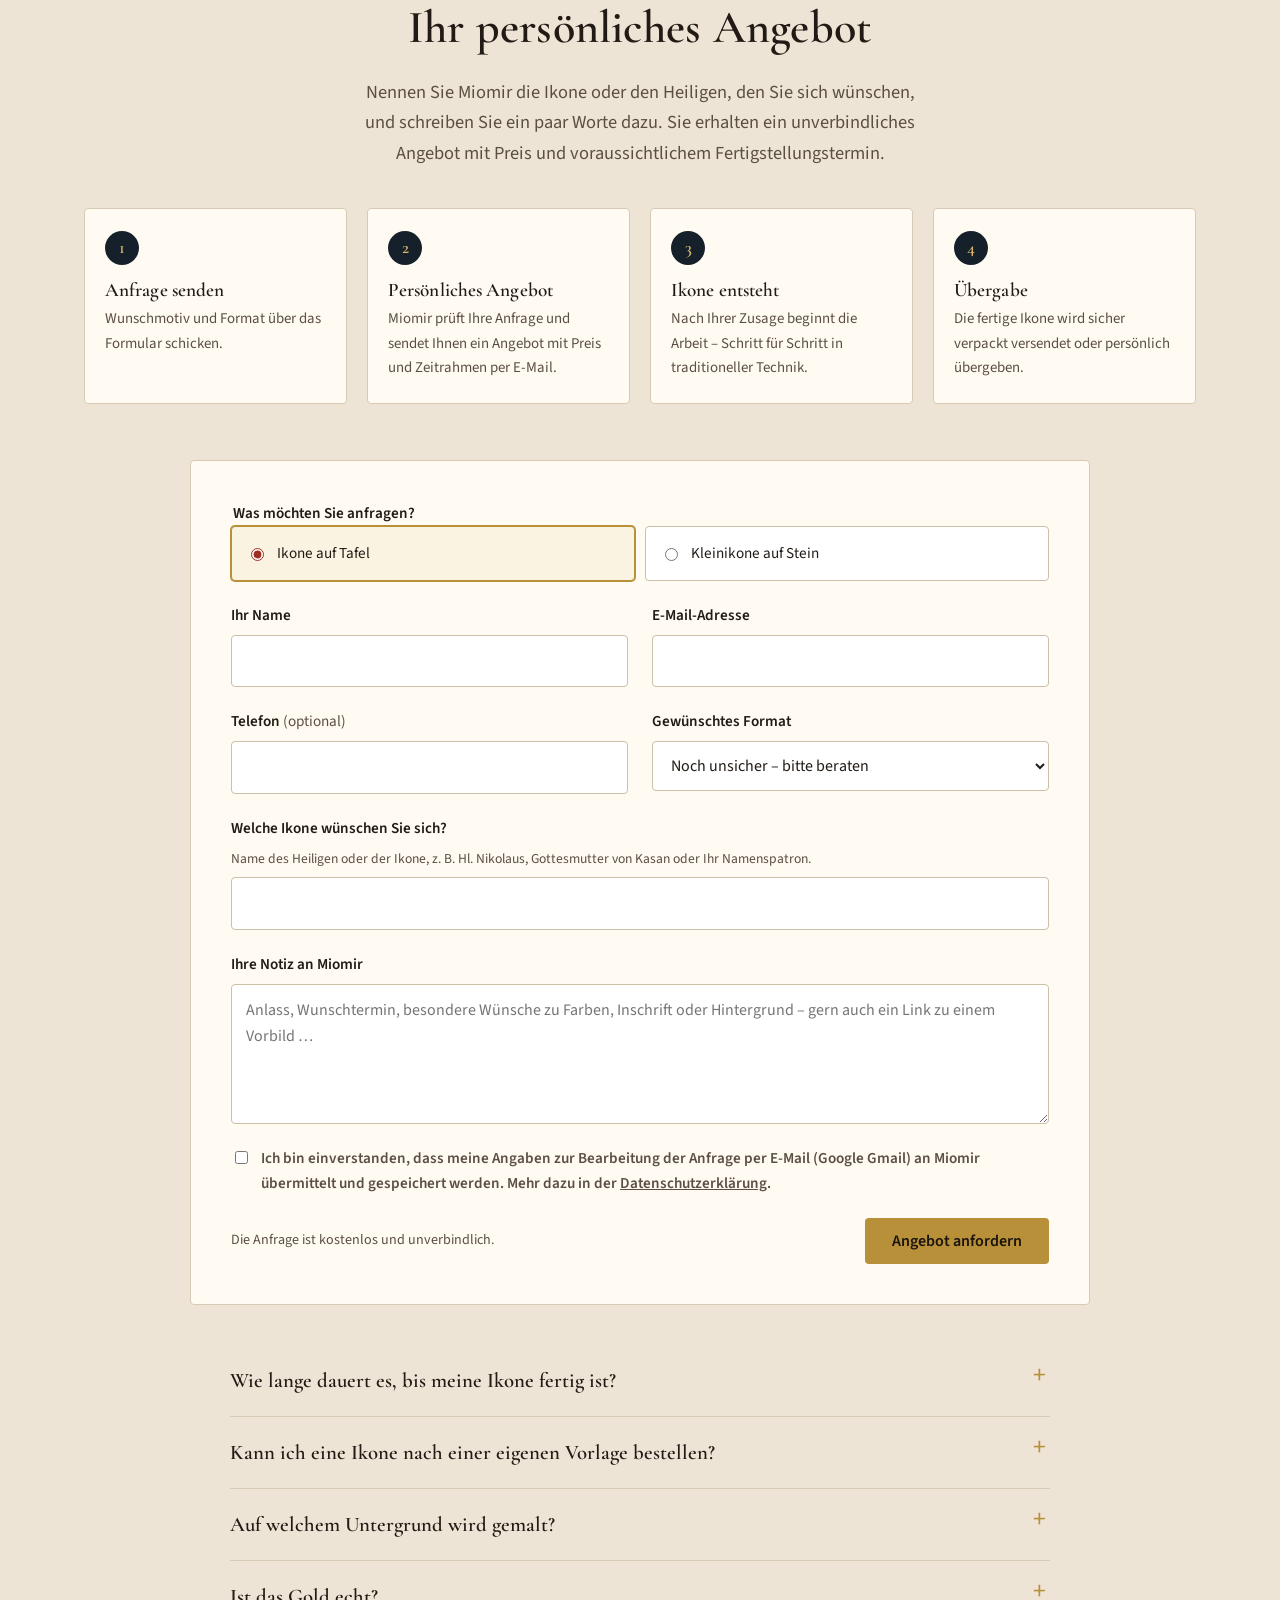
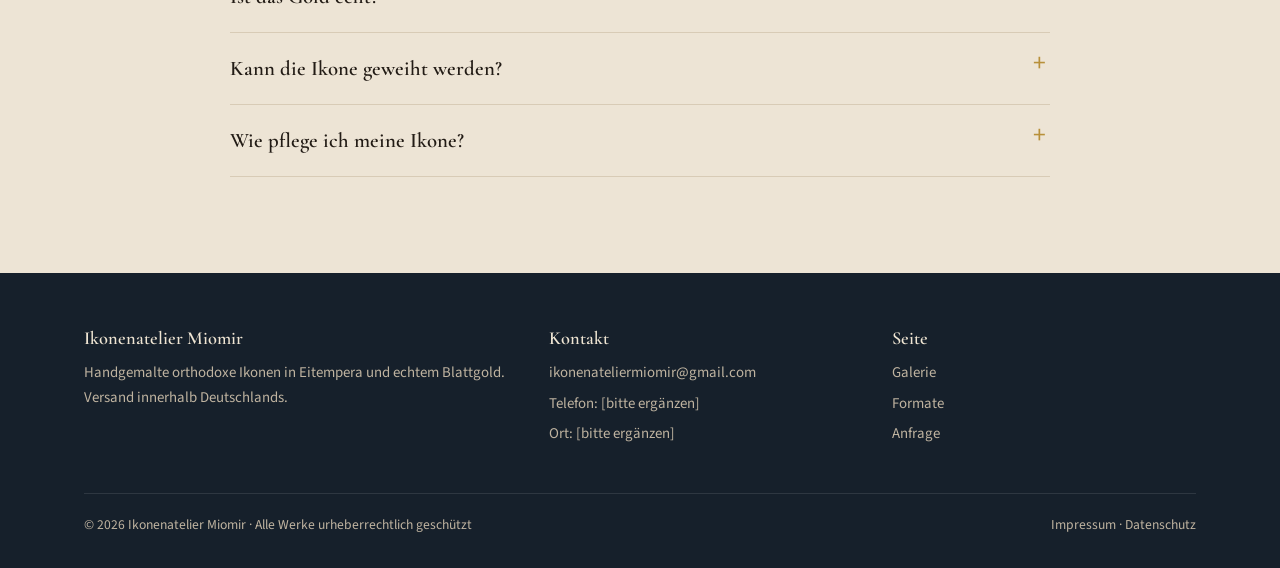
==== commit 3a612b44: "Atelier-E-Mail-Adresse eingetragen Co-Authored-By: Claude Opus 5.5 <noreply@anthropic.com>" ====
--- a/index.html
+++ b/index.html
@@ -342,7 +342,7 @@
       <div>
         <h4>Kontakt</h4>
         <ul>
-          <li><a href="mailto:kontakt@beispiel.de">kontakt@beispiel.de</a></li>
+          <li><a href="mailto:ikonenateliermiomir@gmail.com">ikonenateliermiomir@gmail.com</a></li>
           <li>Telefon: [bitte ergänzen]</li>
           <li>Ort: [bitte ergänzen]</li>
         </ul>
@@ -436,7 +436,7 @@
         let json = {};
         try { json = await res.json(); } catch {}
         if (!res.ok || json.ok !== true) {
-          throw new Error(json.nachricht || 'Ihre Anfrage konnte gerade nicht gesendet werden. Bitte versuchen Sie es in einigen Minuten erneut oder schreiben Sie uns direkt eine E-Mail.');
+          throw new Error(json.nachricht || 'Ihre Anfrage konnte gerade nicht gesendet werden. Bitte versuchen Sie es in einigen Minuten erneut oder schreiben Sie direkt eine E-Mail an ikonenateliermiomir@gmail.com.');
         }
       } catch (err) {
         const offline = err instanceof TypeError;
